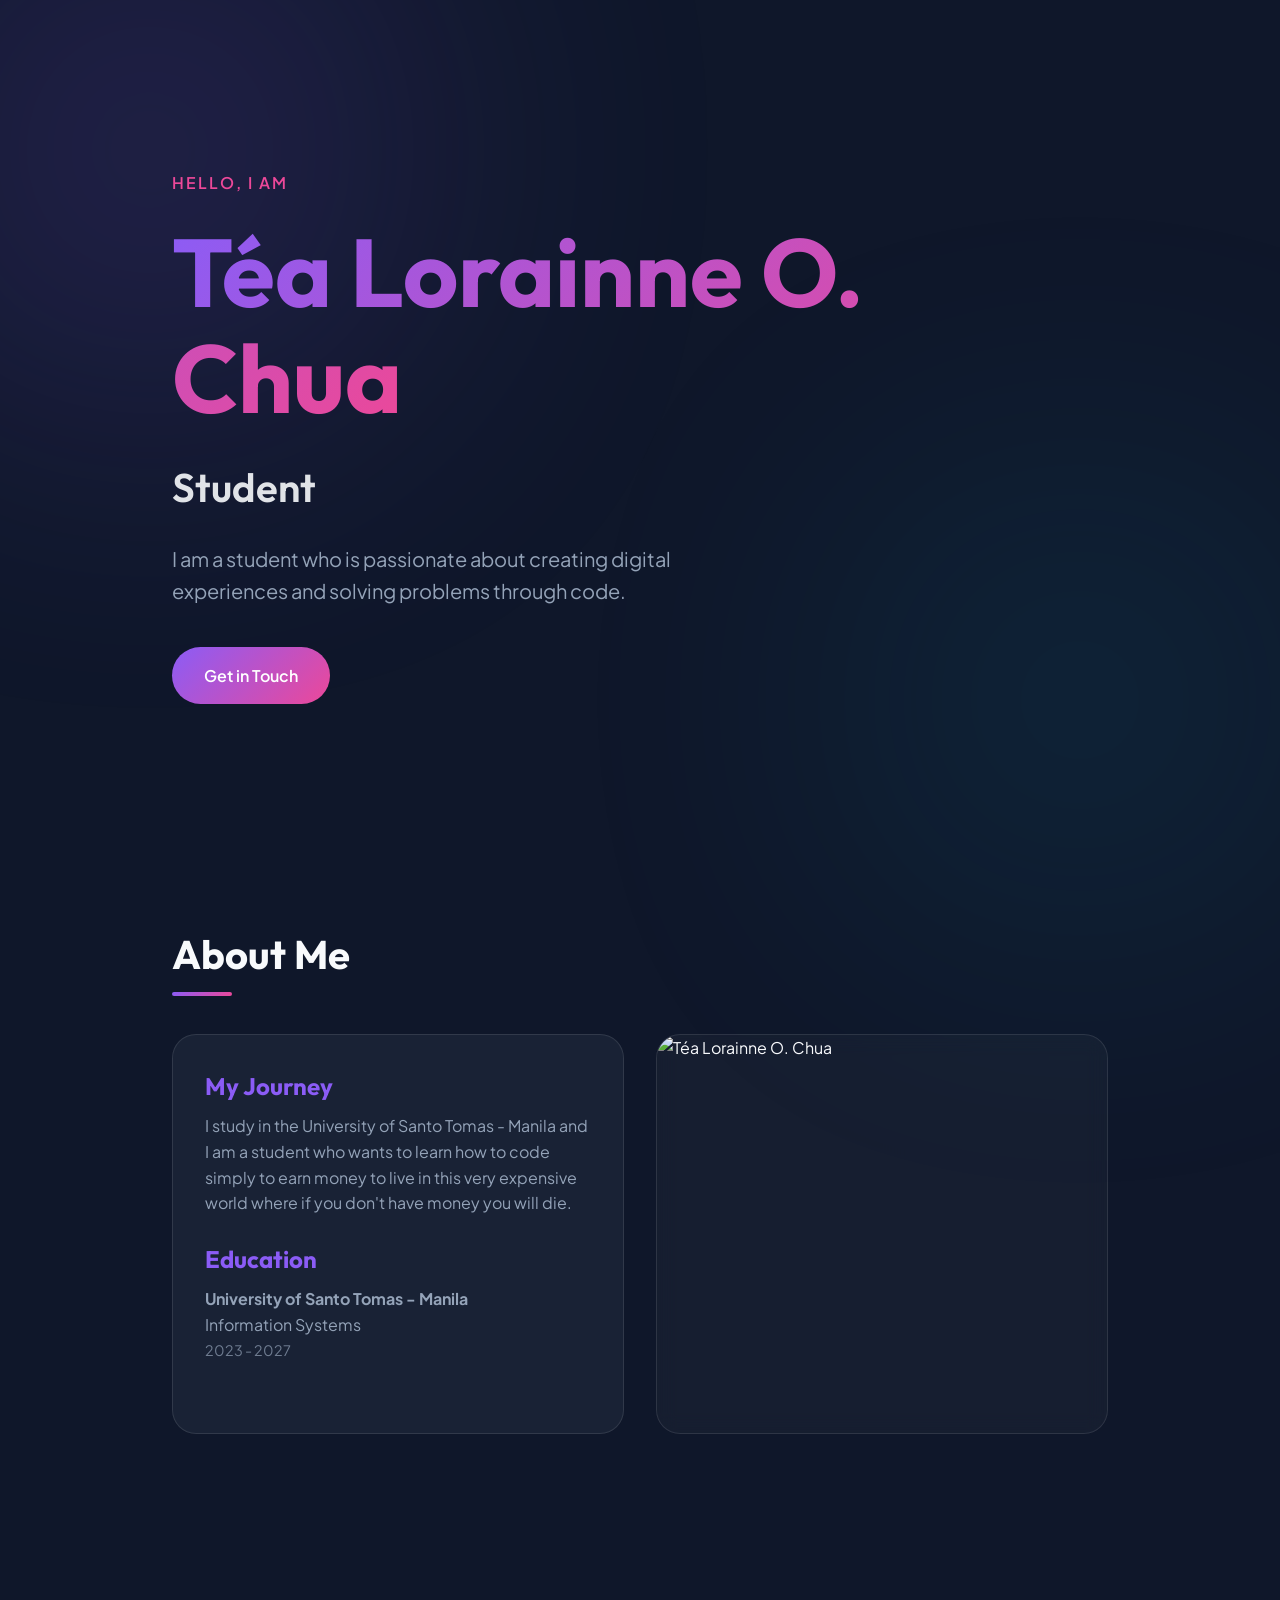
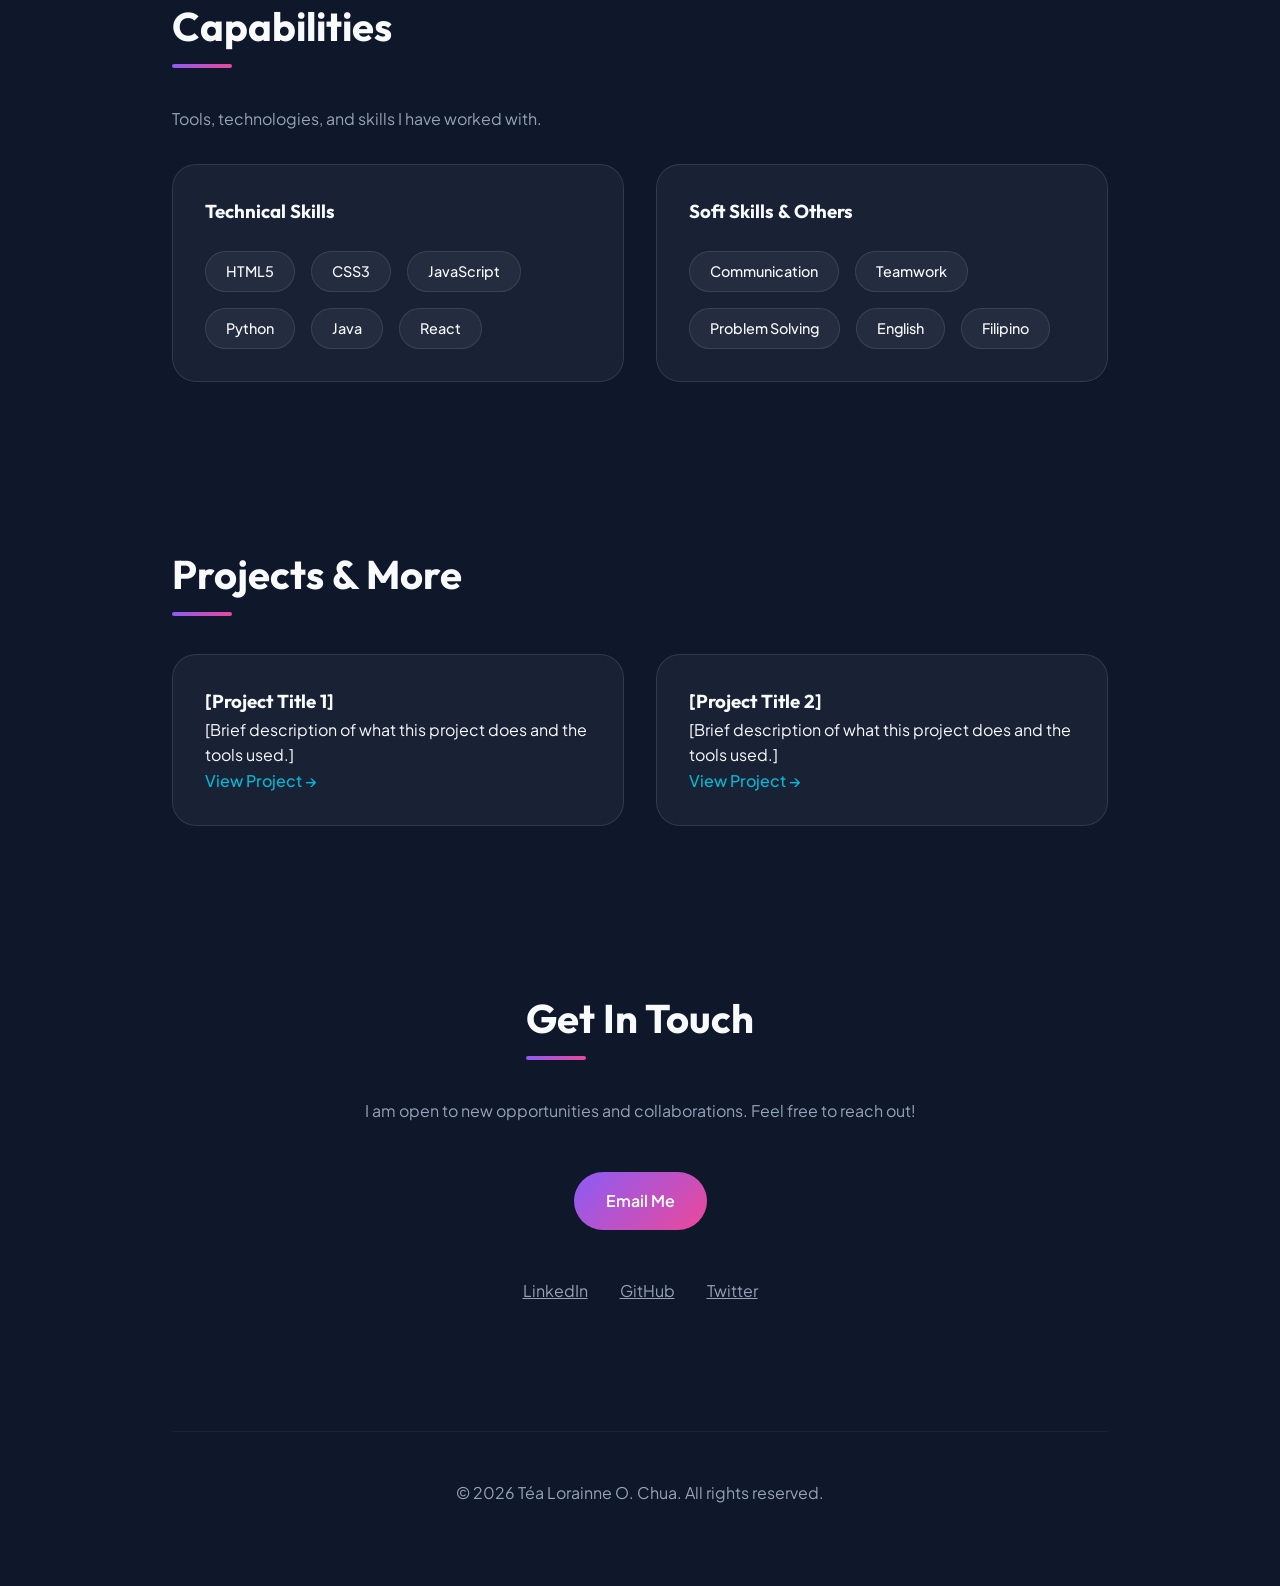
==== index.html @ 501570ed "profile" ====
<!DOCTYPE html>
<html lang="en">

<head>
    <meta charset="UTF-8">
    <meta name="viewport" content="width=device-width, initial-scale=1.0">
    <title>Portfolio - Téa Lorainne O. Chua</title>
    <!-- Using Google Fonts for modern typography -->
    <link rel="preconnect" href="https://fonts.googleapis.com">
    <link rel="preconnect" href="https://fonts.gstatic.com" crossorigin>
    <link
        href="https://fonts.googleapis.com/css2?family=Outfit:wght@300;400;600;700&family=Plus+Jakarta+Sans:wght@400;500;700&display=swap"
        rel="stylesheet">

    <style>
        :root {
            /* Modern Color Palette */
            --bg-dark: #0f172a;
            --bg-card: rgba(30, 41, 59, 0.7);
            --primary: #8b5cf6;
            /* Violet */
            --secondary: #ec4899;
            /* Pink */
            --accent: #06b6d4;
            /* Cyan */
            --text-main: #f8fafc;
            --text-muted: #94a3b8;
            --gradient-main: linear-gradient(135deg, var(--primary), var(--secondary));
        }

        * {
            margin: 0;
            padding: 0;
            box-sizing: border-box;
        }

        body {
            font-family: 'Plus Jakarta Sans', sans-serif;
            background-color: var(--bg-dark);
            color: var(--text-main);
            line-height: 1.6;
            overflow-x: hidden;
        }

        /* Background Effects */
        .bg-glow {
            position: fixed;
            width: 500px;
            height: 500px;
            background: var(--primary);
            filter: blur(150px);
            opacity: 0.2;
            border-radius: 50%;
            z-index: -1;
            top: -100px;
            left: -100px;
            animation: float 10s infinite alternate;
        }

        .bg-glow-2 {
            position: fixed;
            width: 400px;
            height: 400px;
            background: var(--accent);
            filter: blur(150px);
            opacity: 0.15;
            border-radius: 50%;
            z-index: -1;
            bottom: 0;
            right: 0;
            animation: float 12s infinite alternate-reverse;
        }

        @keyframes float {
            0% {
                transform: translate(0, 0);
            }

            100% {
                transform: translate(50px, 50px);
            }
        }

        /* Container */
        .container {
            max-width: 1000px;
            margin: 0 auto;
            padding: 2rem;
        }

        /* Typography */
        h1,
        h2,
        h3 {
            font-family: 'Outfit', sans-serif;
            color: var(--text-main);
        }

        .gradient-text {
            background: var(--gradient-main);
            -webkit-background-clip: text;
            -webkit-text-fill-color: transparent;
            background-clip: text;
        }

        /* Hero Section */
        header {
            min-height: 90vh;
            display: flex;
            flex-direction: column;
            justify-content: center;
            align-items: flex-start;
            gap: 1.5rem;
            animation: fadeIn 1s ease-out;
        }

        header h1 {
            font-size: clamp(3rem, 8vw, 6rem);
            line-height: 1.1;
            font-weight: 700;
        }

        header h2 {
            font-size: clamp(1.5rem, 4vw, 2.5rem);
            font-weight: 600;
            opacity: 0.9;
        }

        header p.tagline {
            font-size: 1.25rem;
            color: var(--text-muted);
            max-width: 600px;
        }

        .cta-button {
            display: inline-block;
            margin-top: 1rem;
            padding: 1rem 2rem;
            background: var(--gradient-main);
            color: white;
            text-decoration: none;
            font-weight: 600;
            border-radius: 50px;
            transition: transform 0.3s ease, box-shadow 0.3s ease;
            border: none;
            cursor: pointer;
        }

        .cta-button:hover {
            transform: translateY(-2px);
            box-shadow: 0 10px 20px rgba(139, 92, 246, 0.3);
        }

        /* Sections General */
        section {
            padding: 5rem 0;
        }

        .section-title {
            font-size: 2.5rem;
            margin-bottom: 3rem;
            position: relative;
            display: inline-block;
        }

        .section-title::after {
            content: '';
            position: absolute;
            left: 0;
            bottom: -10px;
            width: 60px;
            height: 4px;
            background: var(--gradient-main);
            border-radius: 2px;
        }

        /* Grid Layouts */
        .grid-2 {
            display: grid;
            grid-template-columns: repeat(auto-fit, minmax(300px, 1fr));
            gap: 2rem;
        }

        /* Cards */
        .card {
            background: var(--bg-card);
            backdrop-filter: blur(10px);
            border: 1px solid rgba(255, 255, 255, 0.1);
            padding: 2rem;
            border-radius: 1.5rem;
            transition: transform 0.3s ease, border-color 0.3s ease;
        }

        .card:hover {
            transform: translateY(-5px);
            border-color: rgba(139, 92, 246, 0.5);
        }

        /* About & School */
        .info-group h3 {
            font-size: 1.5rem;
            margin-bottom: 0.5rem;
            color: var(--primary);
        }

        .info-group p {
            color: var(--text-muted);
            margin-bottom: 1.5rem;
        }

        /* Capabilities / Skills */
        .skills-container {
            display: flex;
            flex-wrap: wrap;
            gap: 1rem;
        }

        .skill-tag {
            background: rgba(255, 255, 255, 0.05);
            border: 1px solid rgba(255, 255, 255, 0.1);
            padding: 0.5rem 1.25rem;
            border-radius: 50px;
            font-size: 0.9rem;
            font-weight: 500;
            transition: all 0.3s ease;
        }

        .skill-tag:hover {
            background: var(--primary);
            color: white;
            border-color: var(--primary);
        }

        /* Footer */
        footer {
            padding: 3rem 0;
            text-align: center;
            border-top: 1px solid rgba(255, 255, 255, 0.05);
            margin-top: 3rem;
            color: var(--text-muted);
        }

        /* Animations */
        @keyframes fadeIn {
            from {
                opacity: 0;
                transform: translateY(20px);
            }

            to {
                opacity: 1;
                transform: translateY(0);
            }
        }

        /* Responsive Adjustments */
        @media (max-width: 768px) {
            header h1 {
                font-size: 3.5rem;
            }

            .section-title {
                font-size: 2rem;
            }
        }
    </style>
</head>

<body>

    <!-- Ambient Background Effects -->
    <div class="bg-glow"></div>
    <div class="bg-glow-2"></div>

    <div class="container">

        <!-- Hero Section -->
        <header>
            <p style="color: var(--secondary); font-weight: 600; letter-spacing: 2px; text-transform: uppercase;">Hello,
                I am</p>
            <h1><span class="gradient-text">Téa Lorainne O. Chua</span></h1>
            <h2>Student</h2>
            <p class="tagline">
                I am a student who is passionate about creating digital experiences and solving problems through code.
            </p>
            <a href="#contact" class="cta-button">Get in Touch</a>
        </header>

        <!-- About & Education Section -->
        <section id="about">
            <h2 class="section-title">About Me</h2>
            <div class="grid-2">
                <div class="card">
                    <div class="info-group">
                        <h3>My Journey</h3>
                        <p>
                            I study in the University of Santo Tomas - Manila and I am a student who wants to learn how
                            to code simply to earn money to live in this very expensive world where if you don't have
                            money you will die.
                        </p>
                    </div>
                    <div class="info-group">
                        <h3>Education</h3>
                        <p><strong>University of Santo Tomas - Manila</strong><br>
                            Information Systems<br>
                            <span style="font-size: 0.9em; opacity: 0.7;">2023 - 2027</span>
                        </p>
                    </div>
                </div>

                <div class="card"
                    style="display: flex; align-items: center; justify-content: center; min-height: 400px; background: rgba(255,255,255,0.03); overflow: hidden; padding: 0;">
                    <img src="./assets/profile.jpg" alt="Téa Lorainne O. Chua"
                        style="width: 100%; height: 100%; object-fit: cover;">
                </div>
            </div>
        </section>

        <!-- Capabilities / Skills Section -->
        <section id="capabilities">
            <h2 class="section-title">Capabilities</h2>
            <p style="margin-bottom: 2rem; color: var(--text-muted); max-width: 600px;">
                Tools, technologies, and skills I have worked with.
            </p>

            <div class="grid-2">
                <div class="card">
                    <h3>Technical Skills</h3>
                    <div class="skills-container" style="margin-top: 1.5rem;">
                        <span class="skill-tag">HTML5</span>
                        <span class="skill-tag">CSS3</span>
                        <span class="skill-tag">JavaScript</span>
                        <span class="skill-tag">Python</span>
                        <span class="skill-tag">Java</span>
                        <span class="skill-tag">React</span>
                    </div>
                </div>

                <div class="card">
                    <h3>Soft Skills & Others</h3>
                    <div class="skills-container" style="margin-top: 1.5rem;">
                        <span class="skill-tag">Communication</span>
                        <span class="skill-tag">Teamwork</span>
                        <span class="skill-tag">Problem Solving</span>
                        <span class="skill-tag">English</span>
                        <span class="skill-tag">Filipino</span>
                    </div>
                </div>
            </div>
        </section>

        <!-- More / Portfolio Section -->
        <section id="projects">
            <h2 class="section-title">Projects & More</h2>
            <div class="grid-2">
                <!-- Project Card 1 -->
                <div class="card">
                    <h3>[Project Title 1]</h3>
                    <p>[Brief description of what this project does and the tools used.]</p>
                    <a href="#" style="color: var(--accent); text-decoration: none; font-weight: 500;">View Project
                        &rarr;</a>
                </div>

                <!-- Project Card 2 -->
                <div class="card">
                    <h3>[Project Title 2]</h3>
                    <p>[Brief description of what this project does and the tools used.]</p>
                    <a href="#" style="color: var(--accent); text-decoration: none; font-weight: 500;">View Project
                        &rarr;</a>
                </div>
            </div>
        </section>

        <!-- Contact Section -->
        <section id="contact" style="text-align: center; max-width: 600px; margin: 0 auto;">
            <h2 class="section-title">Get In Touch</h2>
            <p style="color: var(--text-muted); margin-bottom: 2rem;">
                I am open to new opportunities and collaborations. Feel free to reach out!
            </p>
            <a href="mailto:tealorainne.chua.cics@ust.edu.ph" class="cta-button">Email Me</a>

            <div style="margin-top: 3rem; display: flex; justify-content: center; gap: 2rem;">
                <!-- Social Links Placeholders -->
                <a href="#" style="color: var(--text-muted); transition: color 0.3s;"
                    onmouseover="this.style.color='var(--text-main)'"
                    onmouseout="this.style.color='var(--text-muted)'">LinkedIn</a>
                <a href="#" style="color: var(--text-muted); transition: color 0.3s;"
                    onmouseover="this.style.color='var(--text-main)'"
                    onmouseout="this.style.color='var(--text-muted)'">GitHub</a>
                <a href="#" style="color: var(--text-muted); transition: color 0.3s;"
                    onmouseover="this.style.color='var(--text-main)'"
                    onmouseout="this.style.color='var(--text-muted)'">Twitter</a>
            </div>
        </section>

        <footer>
            <p>&copy; 2026 Téa Lorainne O. Chua. All rights reserved.</p>
        </footer>

    </div>

</body>

</html>
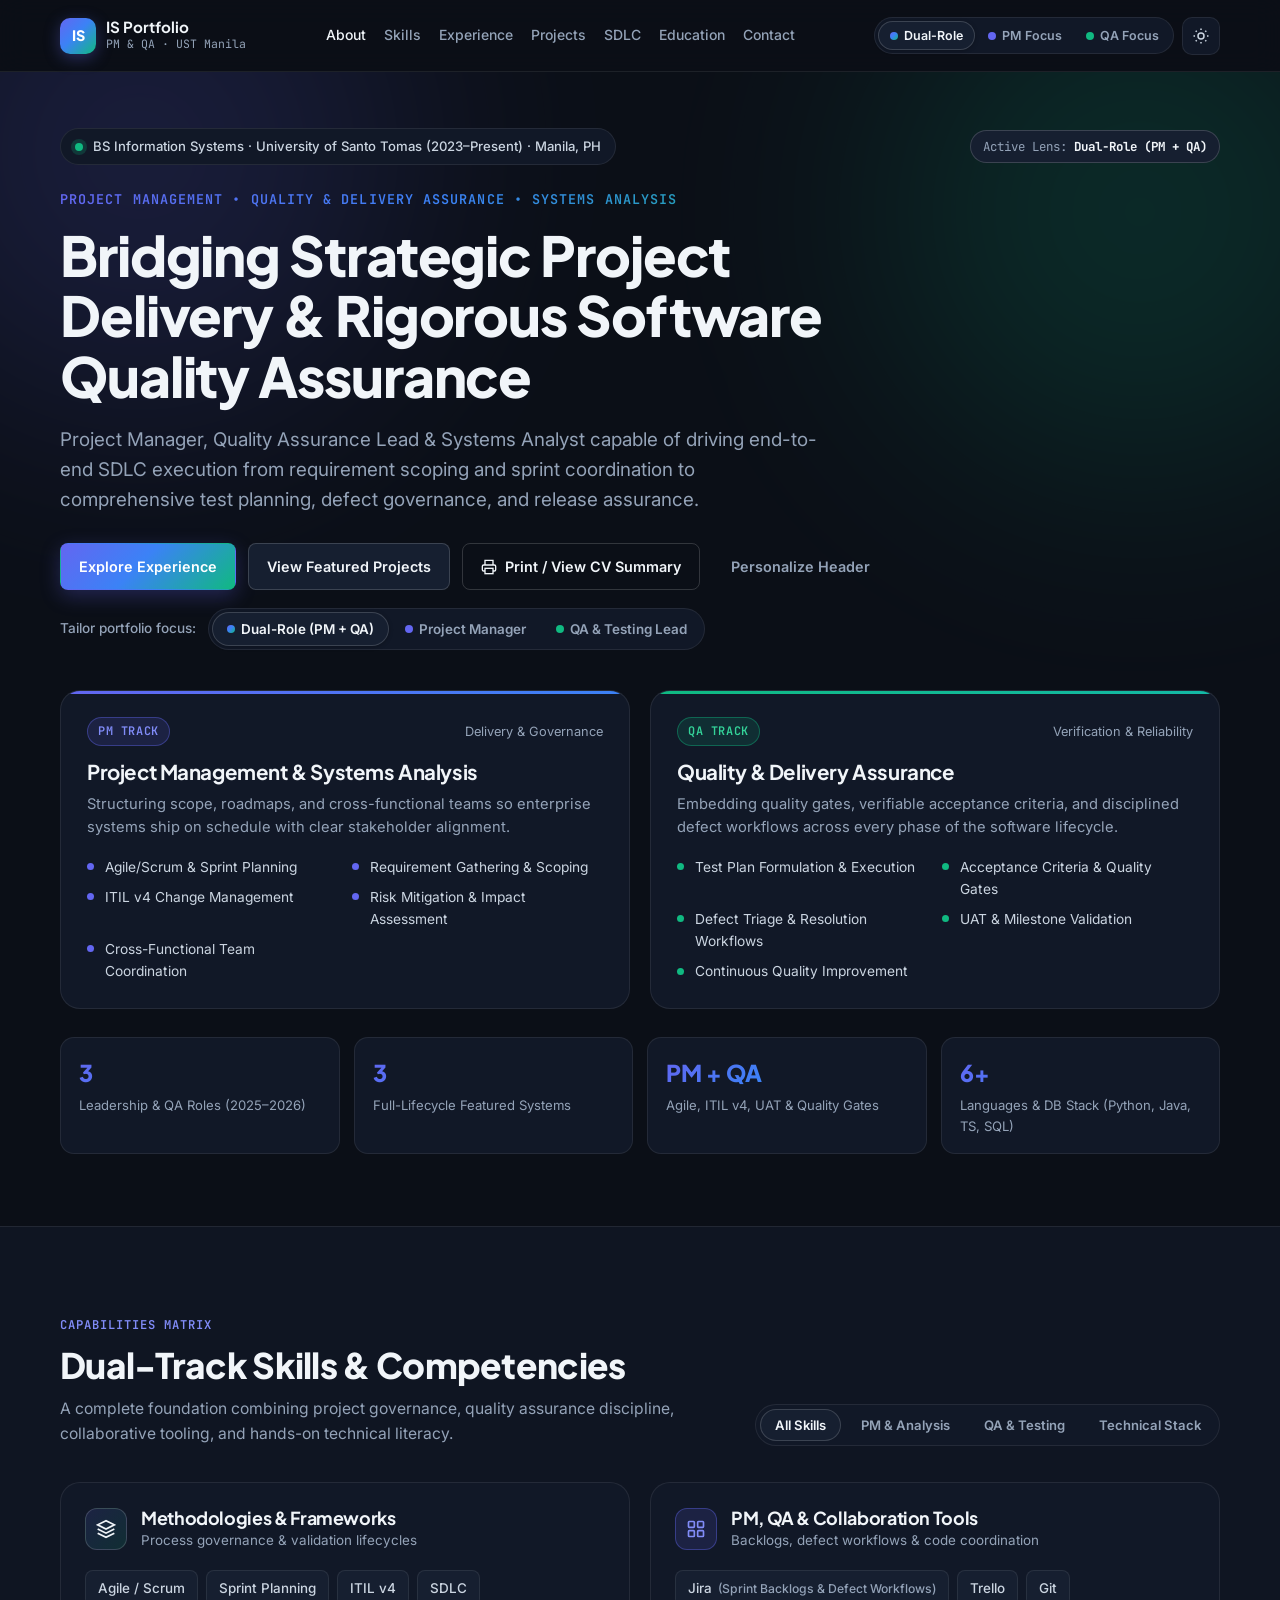
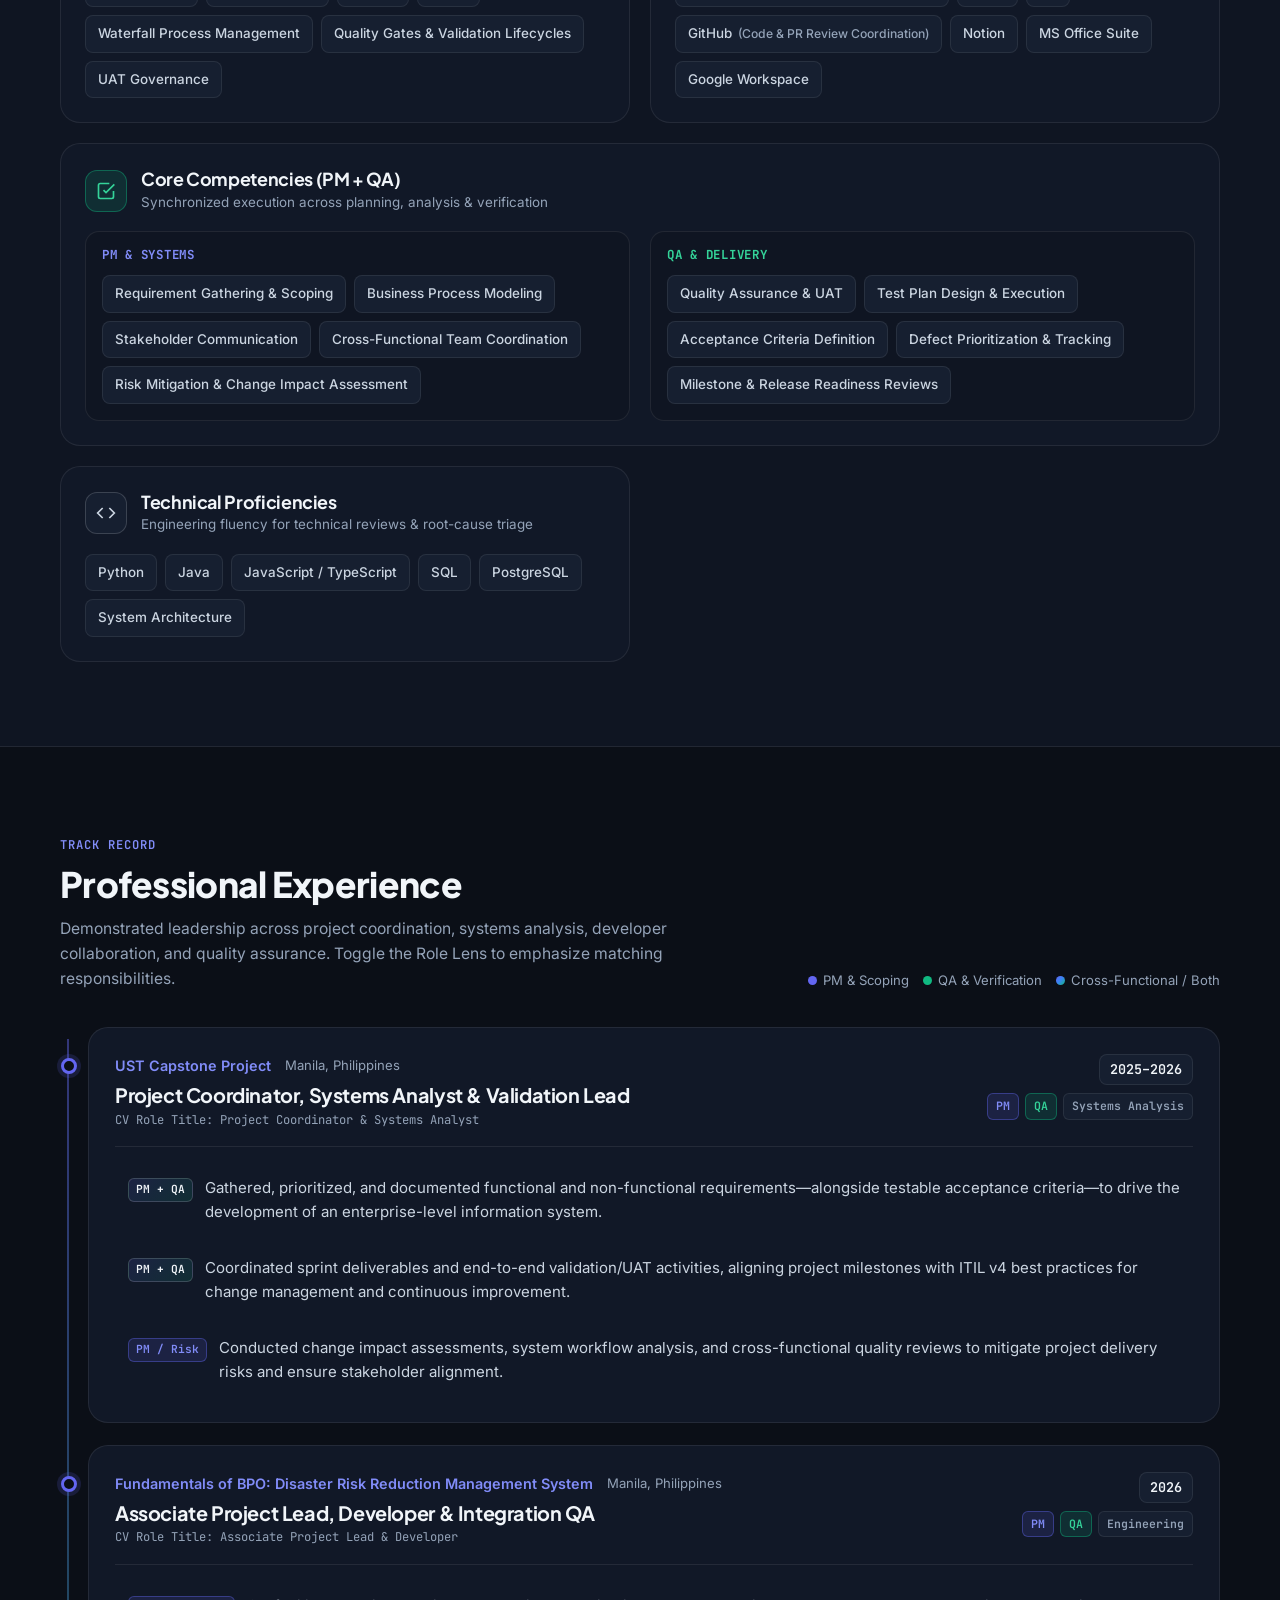
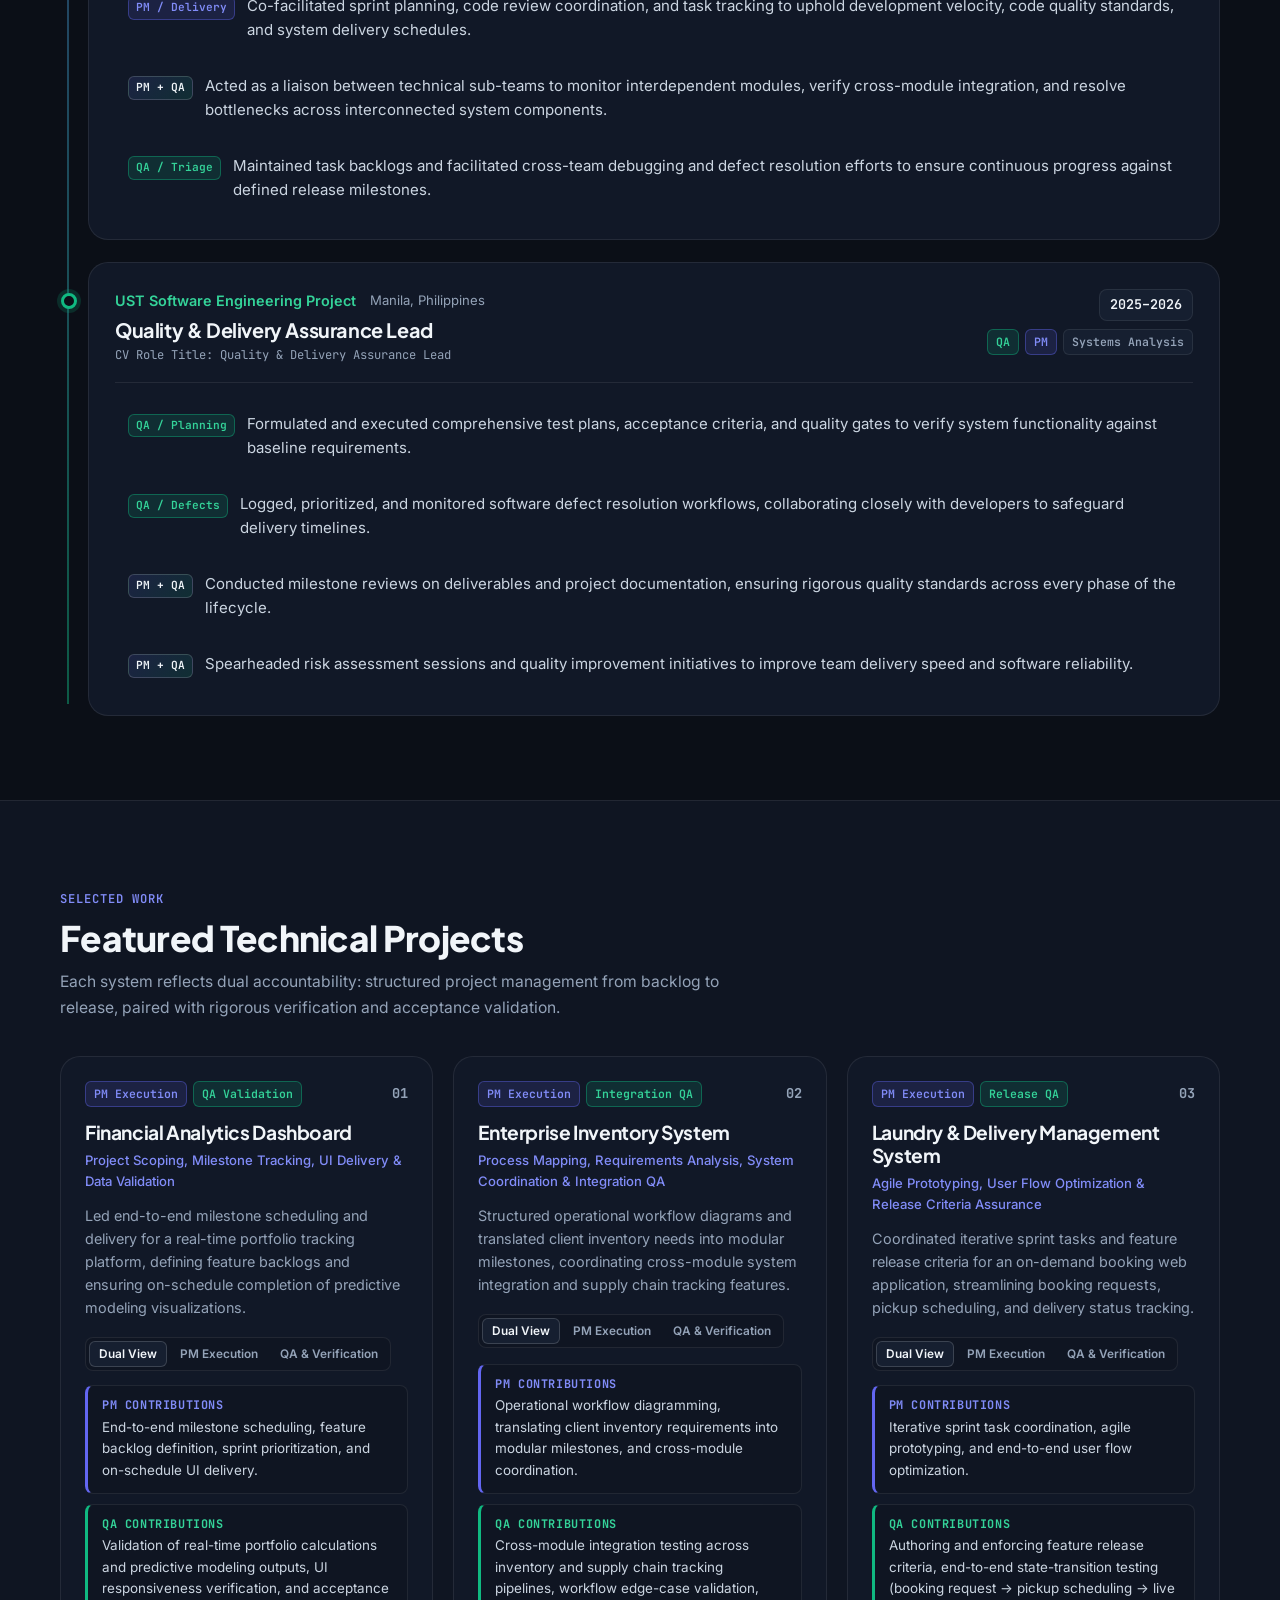
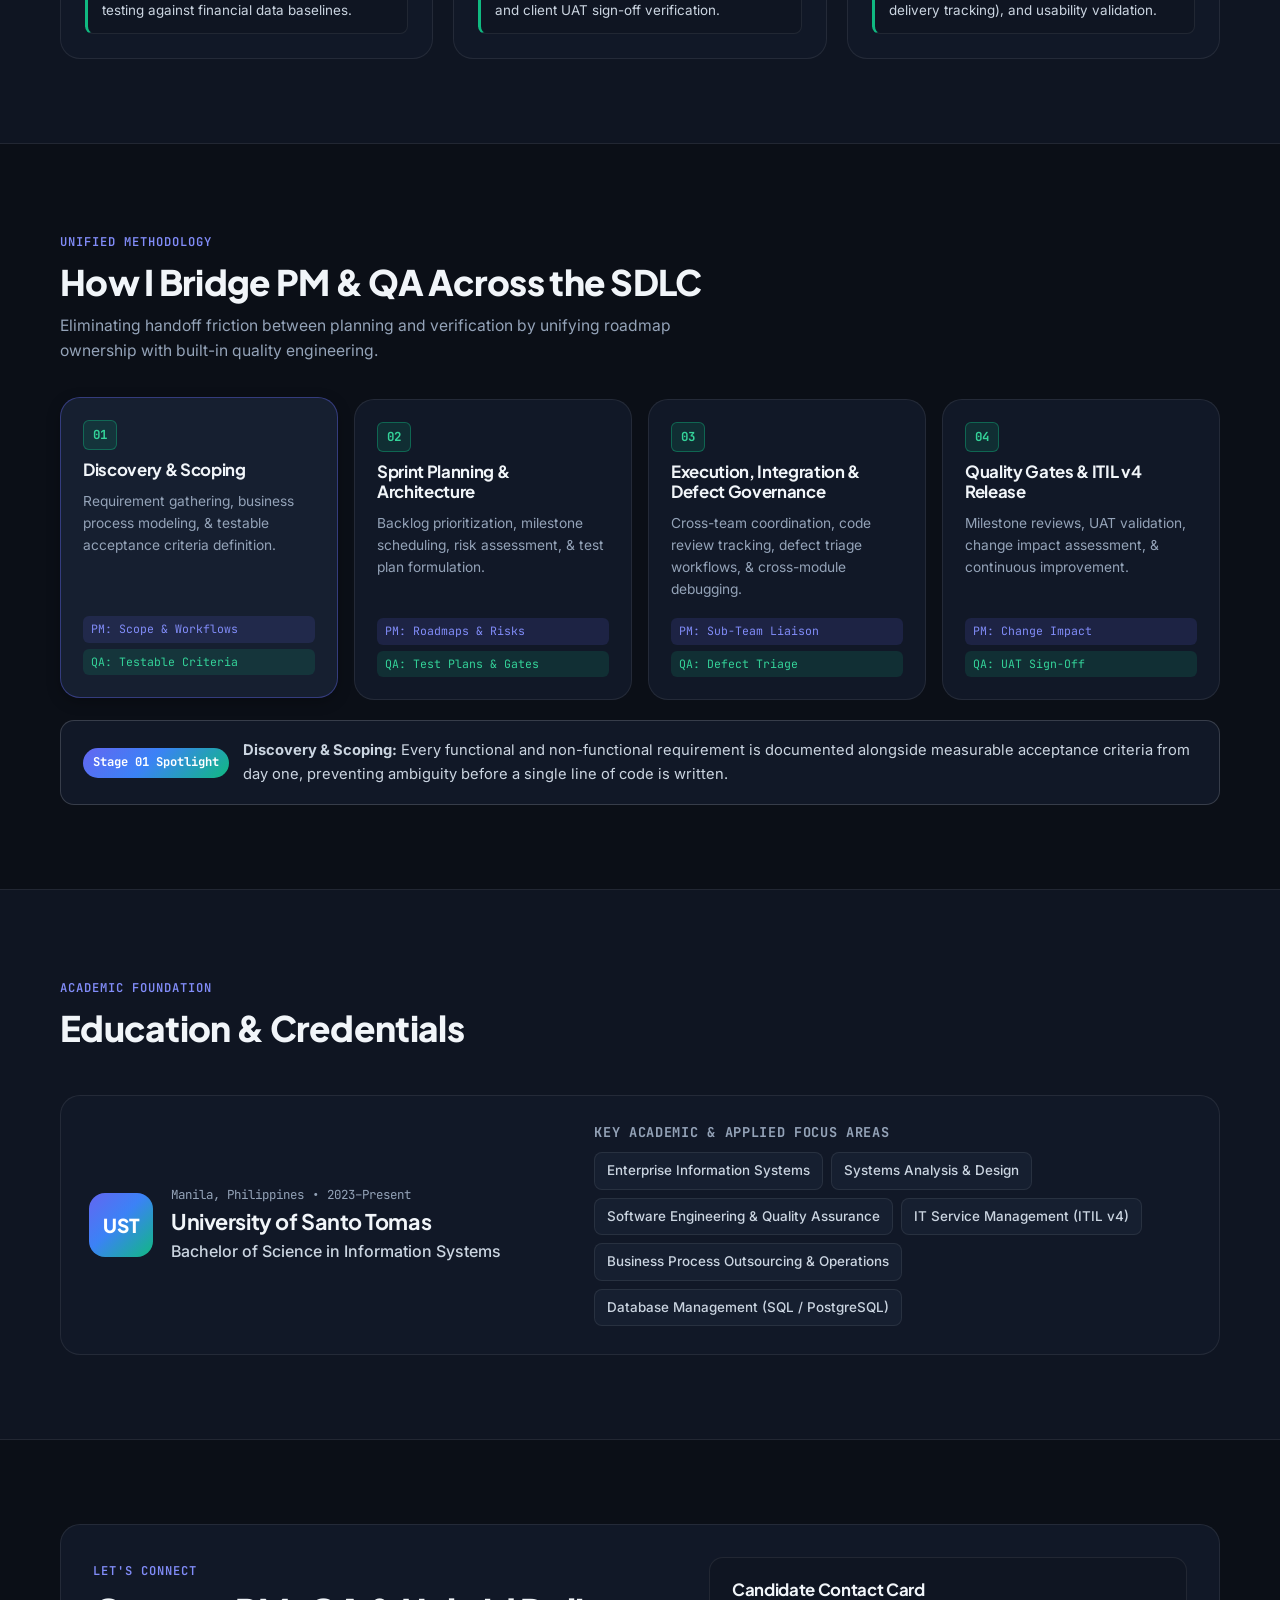
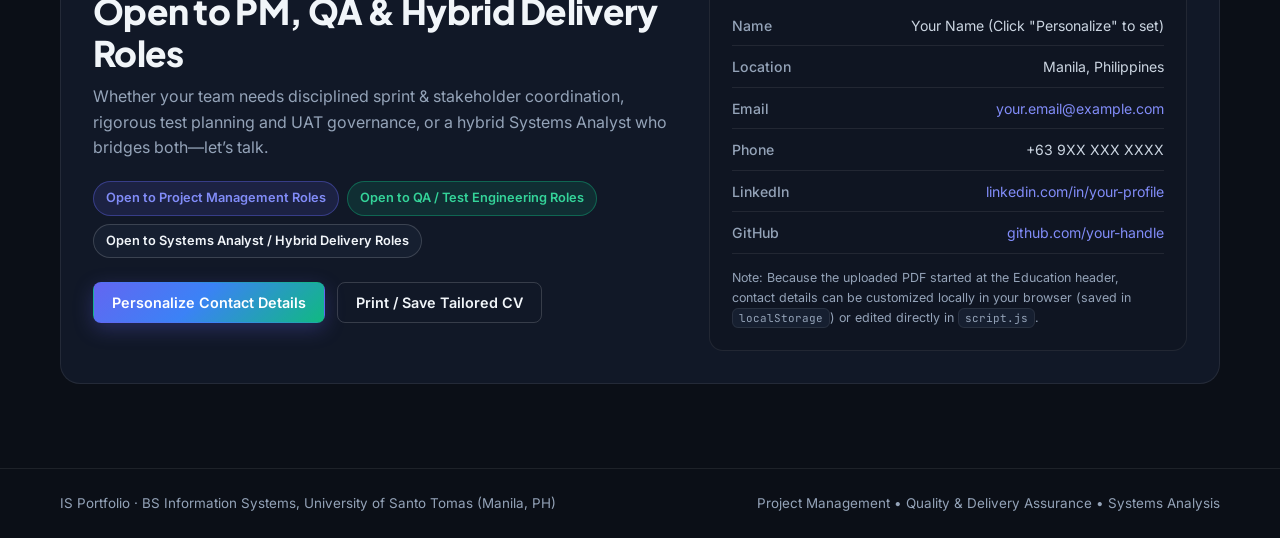
==== commit 7e99f8bc: "portfolio" ====
--- a/index.html
+++ b/index.html
@@ -1,404 +1,882 @@
 <!DOCTYPE html>
-<html lang="en">
-
+<html lang="en" data-theme="dark" data-lens="both">
 <head>
-    <meta charset="UTF-8">
-    <meta name="viewport" content="width=device-width, initial-scale=1.0">
-    <title>Portfolio - Téa Lorainne O. Chua</title>
-    <!-- Using Google Fonts for modern typography -->
-    <link rel="preconnect" href="https://fonts.googleapis.com">
-    <link rel="preconnect" href="https://fonts.gstatic.com" crossorigin>
-    <link
-        href="https://fonts.googleapis.com/css2?family=Outfit:wght@300;400;600;700&family=Plus+Jakarta+Sans:wght@400;500;700&display=swap"
-        rel="stylesheet">
-
-    <style>
-        :root {
-            /* Modern Color Palette */
-            --bg-dark: #0f172a;
-            --bg-card: rgba(30, 41, 59, 0.7);
-            --primary: #8b5cf6;
-            /* Violet */
-            --secondary: #ec4899;
-            /* Pink */
-            --accent: #06b6d4;
-            /* Cyan */
-            --text-main: #f8fafc;
-            --text-muted: #94a3b8;
-            --gradient-main: linear-gradient(135deg, var(--primary), var(--secondary));
-        }
-
-        * {
-            margin: 0;
-            padding: 0;
-            box-sizing: border-box;
-        }
-
-        body {
-            font-family: 'Plus Jakarta Sans', sans-serif;
-            background-color: var(--bg-dark);
-            color: var(--text-main);
-            line-height: 1.6;
-            overflow-x: hidden;
-        }
-
-        /* Background Effects */
-        .bg-glow {
-            position: fixed;
-            width: 500px;
-            height: 500px;
-            background: var(--primary);
-            filter: blur(150px);
-            opacity: 0.2;
-            border-radius: 50%;
-            z-index: -1;
-            top: -100px;
-            left: -100px;
-            animation: float 10s infinite alternate;
-        }
-
-        .bg-glow-2 {
-            position: fixed;
-            width: 400px;
-            height: 400px;
-            background: var(--accent);
-            filter: blur(150px);
-            opacity: 0.15;
-            border-radius: 50%;
-            z-index: -1;
-            bottom: 0;
-            right: 0;
-            animation: float 12s infinite alternate-reverse;
-        }
-
-        @keyframes float {
-            0% {
-                transform: translate(0, 0);
-            }
-
-            100% {
-                transform: translate(50px, 50px);
-            }
-        }
-
-        /* Container */
-        .container {
-            max-width: 1000px;
-            margin: 0 auto;
-            padding: 2rem;
-        }
-
-        /* Typography */
-        h1,
-        h2,
-        h3 {
-            font-family: 'Outfit', sans-serif;
-            color: var(--text-main);
-        }
-
-        .gradient-text {
-            background: var(--gradient-main);
-            -webkit-background-clip: text;
-            -webkit-text-fill-color: transparent;
-            background-clip: text;
-        }
-
-        /* Hero Section */
-        header {
-            min-height: 90vh;
-            display: flex;
-            flex-direction: column;
-            justify-content: center;
-            align-items: flex-start;
-            gap: 1.5rem;
-            animation: fadeIn 1s ease-out;
-        }
-
-        header h1 {
-            font-size: clamp(3rem, 8vw, 6rem);
-            line-height: 1.1;
-            font-weight: 700;
-        }
-
-        header h2 {
-            font-size: clamp(1.5rem, 4vw, 2.5rem);
-            font-weight: 600;
-            opacity: 0.9;
-        }
-
-        header p.tagline {
-            font-size: 1.25rem;
-            color: var(--text-muted);
-            max-width: 600px;
-        }
-
-        .cta-button {
-            display: inline-block;
-            margin-top: 1rem;
-            padding: 1rem 2rem;
-            background: var(--gradient-main);
-            color: white;
-            text-decoration: none;
-            font-weight: 600;
-            border-radius: 50px;
-            transition: transform 0.3s ease, box-shadow 0.3s ease;
-            border: none;
-            cursor: pointer;
-        }
-
-        .cta-button:hover {
-            transform: translateY(-2px);
-            box-shadow: 0 10px 20px rgba(139, 92, 246, 0.3);
-        }
-
-        /* Sections General */
-        section {
-            padding: 5rem 0;
-        }
-
-        .section-title {
-            font-size: 2.5rem;
-            margin-bottom: 3rem;
-            position: relative;
-            display: inline-block;
-        }
-
-        .section-title::after {
-            content: '';
-            position: absolute;
-            left: 0;
-            bottom: -10px;
-            width: 60px;
-            height: 4px;
-            background: var(--gradient-main);
-            border-radius: 2px;
-        }
-
-        /* Grid Layouts */
-        .grid-2 {
-            display: grid;
-            grid-template-columns: repeat(auto-fit, minmax(300px, 1fr));
-            gap: 2rem;
-        }
-
-        /* Cards */
-        .card {
-            background: var(--bg-card);
-            backdrop-filter: blur(10px);
-            border: 1px solid rgba(255, 255, 255, 0.1);
-            padding: 2rem;
-            border-radius: 1.5rem;
-            transition: transform 0.3s ease, border-color 0.3s ease;
-        }
-
-        .card:hover {
-            transform: translateY(-5px);
-            border-color: rgba(139, 92, 246, 0.5);
-        }
-
-        /* About & School */
-        .info-group h3 {
-            font-size: 1.5rem;
-            margin-bottom: 0.5rem;
-            color: var(--primary);
-        }
-
-        .info-group p {
-            color: var(--text-muted);
-            margin-bottom: 1.5rem;
-        }
-
-        /* Capabilities / Skills */
-        .skills-container {
-            display: flex;
-            flex-wrap: wrap;
-            gap: 1rem;
-        }
-
-        .skill-tag {
-            background: rgba(255, 255, 255, 0.05);
-            border: 1px solid rgba(255, 255, 255, 0.1);
-            padding: 0.5rem 1.25rem;
-            border-radius: 50px;
-            font-size: 0.9rem;
-            font-weight: 500;
-            transition: all 0.3s ease;
-        }
-
-        .skill-tag:hover {
-            background: var(--primary);
-            color: white;
-            border-color: var(--primary);
-        }
-
-        /* Footer */
-        footer {
-            padding: 3rem 0;
-            text-align: center;
-            border-top: 1px solid rgba(255, 255, 255, 0.05);
-            margin-top: 3rem;
-            color: var(--text-muted);
-        }
-
-        /* Animations */
-        @keyframes fadeIn {
-            from {
-                opacity: 0;
-                transform: translateY(20px);
-            }
-
-            to {
-                opacity: 1;
-                transform: translateY(0);
-            }
-        }
-
-        /* Responsive Adjustments */
-        @media (max-width: 768px) {
-            header h1 {
-                font-size: 3.5rem;
-            }
-
-            .section-title {
-                font-size: 2rem;
-            }
-        }
-    </style>
+  <meta charset="UTF-8" />
+  <meta name="viewport" content="width=device-width, initial-scale=1.0" />
+  <title>Portfolio · Project Management &amp; Quality Assurance</title>
+  <meta
+    name="description"
+    content="Dual-role portfolio showcasing expertise in Project Management, Systems Analysis, and Quality &amp; Delivery Assurance. BS Information Systems at University of Santo Tomas, Manila."
+  />
+  <link rel="preconnect" href="https://fonts.googleapis.com" />
+  <link rel="preconnect" href="https://fonts.gstatic.com" crossorigin />
+  <link
+    href="https://fonts.googleapis.com/css2?family=Inter:wght@400;500;600;700&family=Plus+Jakarta+Sans:wght@600;700;800&family=JetBrains+Mono:wght@400;500;600&display=swap"
+    rel="stylesheet"
+  />
+  <link rel="stylesheet" href="styles.css" />
 </head>
-
 <body>
-
-    <!-- Ambient Background Effects -->
-    <div class="bg-glow"></div>
-    <div class="bg-glow-2"></div>
-
-    <div class="container">
-
-        <!-- Hero Section -->
-        <header>
-            <p style="color: var(--secondary); font-weight: 600; letter-spacing: 2px; text-transform: uppercase;">Hello,
-                I am</p>
-            <h1><span class="gradient-text">Téa Lorainne O. Chua</span></h1>
-            <h2>Student</h2>
-            <p class="tagline">
-                I am a student who is passionate about creating digital experiences and solving problems through code.
-            </p>
-            <a href="#contact" class="cta-button">Get in Touch</a>
-        </header>
-
-        <!-- About & Education Section -->
-        <section id="about">
-            <h2 class="section-title">About Me</h2>
-            <div class="grid-2">
-                <div class="card">
-                    <div class="info-group">
-                        <h3>My Journey</h3>
-                        <p>
-                            I study in the University of Santo Tomas - Manila and I am a student who wants to learn how
-                            to code simply to earn money to live in this very expensive world where if you don't have
-                            money you will die.
-                        </p>
-                    </div>
-                    <div class="info-group">
-                        <h3>Education</h3>
-                        <p><strong>University of Santo Tomas - Manila</strong><br>
-                            Information Systems<br>
-                            <span style="font-size: 0.9em; opacity: 0.7;">2023 - 2027</span>
-                        </p>
-                    </div>
+  <a class="skip-link" href="#main-content">Skip to content</a>
+
+  <!-- Sticky Top Navigation Bar -->
+  <header class="site-header" id="site-header">
+    <div class="container header-inner">
+      <a href="#about" class="brand" aria-label="Portfolio Home">
+        <span class="brand-mark" aria-hidden="true">IS</span>
+        <span class="brand-text">
+          <span class="brand-name" data-profile="displayName">IS Portfolio</span>
+          <span class="brand-sub">PM &amp; QA · UST Manila</span>
+        </span>
+      </a>
+
+      <nav class="main-nav" aria-label="Primary Navigation">
+        <a href="#about">About</a>
+        <a href="#competencies">Skills</a>
+        <a href="#experience">Experience</a>
+        <a href="#projects">Projects</a>
+        <a href="#lifecycle">SDLC</a>
+        <a href="#education">Education</a>
+        <a href="#contact">Contact</a>
+      </nav>
+
+      <div class="header-controls">
+        <!-- Global Role Lens Switcher -->
+        <div class="lens-switcher" role="group" aria-label="Role Perspective Switcher">
+          <button type="button" class="lens-btn is-active" data-lens-target="both" aria-pressed="true">
+            <span class="lens-dot lens-dot-both" aria-hidden="true"></span>
+            <span>Dual-Role</span>
+          </button>
+          <button type="button" class="lens-btn" data-lens-target="pm" aria-pressed="false">
+            <span class="lens-dot lens-dot-pm" aria-hidden="true"></span>
+            <span>PM Focus</span>
+          </button>
+          <button type="button" class="lens-btn" data-lens-target="qa" aria-pressed="false">
+            <span class="lens-dot lens-dot-qa" aria-hidden="true"></span>
+            <span>QA Focus</span>
+          </button>
+        </div>
+
+        <button
+          type="button"
+          class="icon-btn"
+          id="theme-toggle"
+          aria-label="Toggle dark or light theme"
+          title="Toggle theme"
+        >
+          <svg class="icon-sun" viewBox="0 0 24 24" fill="none" stroke="currentColor" stroke-width="2" aria-hidden="true">
+            <circle cx="12" cy="12" r="4"></circle>
+            <path d="M12 2v2M12 20v2M4.93 4.93l1.41 1.41M17.66 17.66l1.41 1.41M2 12h2M20 12h2M6.34 17.66l-1.41 1.41M19.07 4.93l-1.41 1.41"></path>
+          </svg>
+          <svg class="icon-moon" viewBox="0 0 24 24" fill="none" stroke="currentColor" stroke-width="2" aria-hidden="true">
+            <path d="M21 12.79A9 9 0 1 1 11.21 3 7 7 0 0 0 21 12.79z"></path>
+          </svg>
+        </button>
+
+        <button
+          type="button"
+          class="icon-btn mobile-menu-btn"
+          id="mobile-menu-toggle"
+          aria-label="Open navigation menu"
+          aria-expanded="false"
+          aria-controls="mobile-drawer"
+        >
+          <svg viewBox="0 0 24 24" fill="none" stroke="currentColor" stroke-width="2" aria-hidden="true">
+            <path d="M4 6h16M4 12h16M4 18h16"></path>
+          </svg>
+        </button>
+      </div>
+    </div>
+
+    <!-- Mobile Navigation Drawer -->
+    <div class="mobile-drawer" id="mobile-drawer" hidden>
+      <div class="container mobile-drawer-inner">
+        <nav class="mobile-nav" aria-label="Mobile Navigation">
+          <a href="#about">About</a>
+          <a href="#competencies">Skills &amp; Competencies</a>
+          <a href="#experience">Professional Experience</a>
+          <a href="#projects">Featured Projects</a>
+          <a href="#lifecycle">PM &times; QA Workflow</a>
+          <a href="#education">Education</a>
+          <a href="#contact">Contact &amp; Customize</a>
+        </nav>
+      </div>
+    </div>
+  </header>
+
+  <main id="main-content">
+    <!-- Hero Section -->
+    <section class="hero section" id="about">
+      <div class="hero-glow hero-glow-pm" aria-hidden="true"></div>
+      <div class="hero-glow hero-glow-qa" aria-hidden="true"></div>
+
+      <div class="container">
+        <div class="hero-top">
+          <div class="status-pill">
+            <span class="pulse-dot" aria-hidden="true"></span>
+            <span>BS Information Systems &middot; University of Santo Tomas (2023&ndash;Present) &middot; Manila, PH</span>
+          </div>
+
+          <div class="hero-lens-pill" id="hero-lens-badge">
+            Active Lens: <strong id="active-lens-label">Dual-Role (PM + QA)</strong>
+          </div>
+        </div>
+
+        <div class="hero-content">
+          <p class="hero-eyebrow" id="hero-eyebrow">
+            Project Management &bull; Quality &amp; Delivery Assurance &bull; Systems Analysis
+          </p>
+          <h1 class="hero-title" id="hero-title">
+            Bridging Strategic Project Delivery &amp; Rigorous Software Quality Assurance
+          </h1>
+          <p class="hero-subtitle" id="hero-subtitle">
+            Project Manager, Quality Assurance Lead &amp; Systems Analyst capable of driving end-to-end SDLC execution from requirement scoping and sprint coordination to comprehensive test planning, defect governance, and release assurance.
+          </p>
+
+          <!-- Hero Role Lens Switcher (accessible inline mirror) -->
+          <div class="hero-controls">
+            <div class="cta-group">
+              <a href="#experience" class="btn btn-primary">Explore Experience</a>
+              <a href="#projects" class="btn btn-secondary">View Featured Projects</a>
+              <button type="button" class="btn btn-outline" id="hero-print-btn">
+                <svg viewBox="0 0 24 24" fill="none" stroke="currentColor" stroke-width="2" aria-hidden="true">
+                  <path d="M6 9V2h12v7"></path>
+                  <path d="M6 18H4a2 2 0 0 1-2-2v-5a2 2 0 0 1 2-2h16a2 2 0 0 1 2 2v5a2 2 0 0 1-2 2h-2"></path>
+                  <rect x="6" y="14" width="12" height="8"></rect>
+                </svg>
+                <span>Print / View CV Summary</span>
+              </button>
+              <button type="button" class="btn btn-ghost" id="open-customizer-hero">
+                Personalize Header
+              </button>
+            </div>
+
+            <div class="inline-lens-bar" aria-label="Switch Role Focus">
+              <span class="inline-lens-label">Tailor portfolio focus:</span>
+              <div class="lens-switcher lens-switcher-lg" role="group" aria-label="Hero Role Perspective Switcher">
+                <button type="button" class="lens-btn is-active" data-lens-target="both" aria-pressed="true">
+                  <span class="lens-dot lens-dot-both" aria-hidden="true"></span>
+                  <span>Dual-Role (PM + QA)</span>
+                </button>
+                <button type="button" class="lens-btn" data-lens-target="pm" aria-pressed="false">
+                  <span class="lens-dot lens-dot-pm" aria-hidden="true"></span>
+                  <span>Project Manager</span>
+                </button>
+                <button type="button" class="lens-btn" data-lens-target="qa" aria-pressed="false">
+                  <span class="lens-dot lens-dot-qa" aria-hidden="true"></span>
+                  <span>QA &amp; Testing Lead</span>
+                </button>
+              </div>
+            </div>
+          </div>
+        </div>
+
+        <!-- Dual-Value Proposition Cards -->
+        <div class="value-prop-grid">
+          <article class="prop-card prop-card-pm" data-prop-role="pm">
+            <div class="prop-header">
+              <span class="role-badge role-badge-pm">PM Track</span>
+              <span class="prop-meta">Delivery &amp; Governance</span>
+            </div>
+            <h2>Project Management &amp; Systems Analysis</h2>
+            <p class="prop-desc">
+              Structuring scope, roadmaps, and cross-functional teams so enterprise systems ship on schedule with clear stakeholder alignment.
+            </p>
+            <ul class="prop-list">
+              <li>Agile/Scrum &amp; Sprint Planning</li>
+              <li>Requirement Gathering &amp; Scoping</li>
+              <li>ITIL v4 Change Management</li>
+              <li>Risk Mitigation &amp; Impact Assessment</li>
+              <li>Cross-Functional Team Coordination</li>
+            </ul>
+          </article>
+
+          <article class="prop-card prop-card-qa" data-prop-role="qa">
+            <div class="prop-header">
+              <span class="role-badge role-badge-qa">QA Track</span>
+              <span class="prop-meta">Verification &amp; Reliability</span>
+            </div>
+            <h2>Quality &amp; Delivery Assurance</h2>
+            <p class="prop-desc">
+              Embedding quality gates, verifiable acceptance criteria, and disciplined defect workflows across every phase of the software lifecycle.
+            </p>
+            <ul class="prop-list">
+              <li>Test Plan Formulation &amp; Execution</li>
+              <li>Acceptance Criteria &amp; Quality Gates</li>
+              <li>Defect Triage &amp; Resolution Workflows</li>
+              <li>UAT &amp; Milestone Validation</li>
+              <li>Continuous Quality Improvement</li>
+            </ul>
+          </article>
+        </div>
+
+        <!-- Quick Snapshot Metrics Strip -->
+        <div class="metrics-strip" aria-label="Portfolio Highlights">
+          <div class="metric-item">
+            <span class="metric-value">3</span>
+            <span class="metric-label">Leadership &amp; QA Roles (2025&ndash;2026)</span>
+          </div>
+          <div class="metric-item">
+            <span class="metric-value">3</span>
+            <span class="metric-label">Full-Lifecycle Featured Systems</span>
+          </div>
+          <div class="metric-item">
+            <span class="metric-value">PM + QA</span>
+            <span class="metric-label">Agile, ITIL v4, UAT &amp; Quality Gates</span>
+          </div>
+          <div class="metric-item">
+            <span class="metric-value">6+</span>
+            <span class="metric-label">Languages &amp; DB Stack (Python, Java, TS, SQL)</span>
+          </div>
+        </div>
+      </div>
+    </section>
+
+    <!-- Dual-Track Technical Skills & Competencies -->
+    <section class="section section-alt" id="competencies">
+      <div class="container">
+        <div class="section-header">
+          <div>
+            <span class="section-tag">Capabilities Matrix</span>
+            <h2 class="section-title">Dual-Track Skills &amp; Competencies</h2>
+            <p class="section-subtitle">
+              A complete foundation combining project governance, quality assurance discipline, collaborative tooling, and hands-on technical literacy.
+            </p>
+          </div>
+
+          <!-- Skill Filter Controls -->
+          <div class="filter-bar" role="group" aria-label="Filter skills by domain">
+            <button type="button" class="filter-btn is-active" data-skill-filter="all" aria-pressed="true">All Skills</button>
+            <button type="button" class="filter-btn" data-skill-filter="pm" aria-pressed="false">PM &amp; Analysis</button>
+            <button type="button" class="filter-btn" data-skill-filter="qa" aria-pressed="false">QA &amp; Testing</button>
+            <button type="button" class="filter-btn" data-skill-filter="tech" aria-pressed="false">Technical Stack</button>
+          </div>
+        </div>
+
+        <div class="skills-grid">
+          <!-- 1. Methodologies & Frameworks -->
+          <article class="skill-card" data-skill-card="methodologies">
+            <div class="skill-card-head">
+              <div class="skill-icon skill-icon-hybrid" aria-hidden="true">
+                <svg viewBox="0 0 24 24" fill="none" stroke="currentColor" stroke-width="2">
+                  <path d="M12 2L2 7l10 5 10-5-10-5z"></path>
+                  <path d="M2 17l10 5 10-5"></path>
+                  <path d="M2 12l10 5 10-5"></path>
+                </svg>
+              </div>
+              <div>
+                <h3>Methodologies &amp; Frameworks</h3>
+                <p>Process governance &amp; validation lifecycles</p>
+              </div>
+            </div>
+            <div class="pill-group">
+              <span class="skill-pill" data-track="pm">Agile / Scrum</span>
+              <span class="skill-pill" data-track="pm">Sprint Planning</span>
+              <span class="skill-pill" data-track="both">ITIL v4</span>
+              <span class="skill-pill" data-track="both">SDLC</span>
+              <span class="skill-pill" data-track="pm">Waterfall Process Management</span>
+              <span class="skill-pill" data-track="qa">Quality Gates &amp; Validation Lifecycles</span>
+              <span class="skill-pill" data-track="qa">UAT Governance</span>
+            </div>
+          </article>
+
+          <!-- 2. Project Management, QA & Collaboration Tools -->
+          <article class="skill-card" data-skill-card="tools">
+            <div class="skill-card-head">
+              <div class="skill-icon skill-icon-pm" aria-hidden="true">
+                <svg viewBox="0 0 24 24" fill="none" stroke="currentColor" stroke-width="2">
+                  <rect x="3" y="3" width="7" height="7" rx="1"></rect>
+                  <rect x="14" y="3" width="7" height="7" rx="1"></rect>
+                  <rect x="3" y="14" width="7" height="7" rx="1"></rect>
+                  <rect x="14" y="14" width="7" height="7" rx="1"></rect>
+                </svg>
+              </div>
+              <div>
+                <h3>PM, QA &amp; Collaboration Tools</h3>
+                <p>Backlogs, defect workflows &amp; code coordination</p>
+              </div>
+            </div>
+            <div class="pill-group">
+              <span class="skill-pill" data-track="both">Jira <small>(Sprint Backlogs &amp; Defect Workflows)</small></span>
+              <span class="skill-pill" data-track="pm">Trello</span>
+              <span class="skill-pill" data-track="tech">Git</span>
+              <span class="skill-pill" data-track="both">GitHub <small>(Code &amp; PR Review Coordination)</small></span>
+              <span class="skill-pill" data-track="both">Notion</span>
+              <span class="skill-pill" data-track="pm">MS Office Suite</span>
+              <span class="skill-pill" data-track="pm">Google Workspace</span>
+            </div>
+          </article>
+
+          <!-- 3. Core Competencies (PM + QA) -->
+          <article class="skill-card skill-card-wide" data-skill-card="competencies">
+            <div class="skill-card-head">
+              <div class="skill-icon skill-icon-qa" aria-hidden="true">
+                <svg viewBox="0 0 24 24" fill="none" stroke="currentColor" stroke-width="2">
+                  <path d="M9 11l3 3L22 4"></path>
+                  <path d="M21 12v7a2 2 0 0 1-2 2H5a2 2 0 0 1-2-2V5a2 2 0 0 1 2-2h11"></path>
+                </svg>
+              </div>
+              <div>
+                <h3>Core Competencies (PM + QA)</h3>
+                <p>Synchronized execution across planning, analysis &amp; verification</p>
+              </div>
+            </div>
+
+            <div class="competency-split">
+              <div class="competency-col" data-subtrack="pm">
+                <h4 class="competency-label competency-label-pm">PM &amp; Systems</h4>
+                <div class="pill-group">
+                  <span class="skill-pill" data-track="pm">Requirement Gathering &amp; Scoping</span>
+                  <span class="skill-pill" data-track="pm">Business Process Modeling</span>
+                  <span class="skill-pill" data-track="pm">Stakeholder Communication</span>
+                  <span class="skill-pill" data-track="pm">Cross-Functional Team Coordination</span>
+                  <span class="skill-pill" data-track="both">Risk Mitigation &amp; Change Impact Assessment</span>
                 </div>
-
-                <div class="card"
-                    style="display: flex; align-items: center; justify-content: center; min-height: 400px; background: rgba(255,255,255,0.03); overflow: hidden; padding: 0;">
-                    <img src="./assets/profile.jpg" alt="Téa Lorainne O. Chua"
-                        style="width: 100%; height: 100%; object-fit: cover;">
+              </div>
+              <div class="competency-col" data-subtrack="qa">
+                <h4 class="competency-label competency-label-qa">QA &amp; Delivery</h4>
+                <div class="pill-group">
+                  <span class="skill-pill" data-track="qa">Quality Assurance &amp; UAT</span>
+                  <span class="skill-pill" data-track="qa">Test Plan Design &amp; Execution</span>
+                  <span class="skill-pill" data-track="qa">Acceptance Criteria Definition</span>
+                  <span class="skill-pill" data-track="qa">Defect Prioritization &amp; Tracking</span>
+                  <span class="skill-pill" data-track="both">Milestone &amp; Release Readiness Reviews</span>
                 </div>
-            </div>
-        </section>
-
-        <!-- Capabilities / Skills Section -->
-        <section id="capabilities">
-            <h2 class="section-title">Capabilities</h2>
-            <p style="margin-bottom: 2rem; color: var(--text-muted); max-width: 600px;">
-                Tools, technologies, and skills I have worked with.
-            </p>
-
-            <div class="grid-2">
-                <div class="card">
-                    <h3>Technical Skills</h3>
-                    <div class="skills-container" style="margin-top: 1.5rem;">
-                        <span class="skill-tag">HTML5</span>
-                        <span class="skill-tag">CSS3</span>
-                        <span class="skill-tag">JavaScript</span>
-                        <span class="skill-tag">Python</span>
-                        <span class="skill-tag">Java</span>
-                        <span class="skill-tag">React</span>
-                    </div>
+              </div>
+            </div>
+          </article>
+
+          <!-- 4. Technical Proficiencies -->
+          <article class="skill-card" data-skill-card="technical">
+            <div class="skill-card-head">
+              <div class="skill-icon skill-icon-tech" aria-hidden="true">
+                <svg viewBox="0 0 24 24" fill="none" stroke="currentColor" stroke-width="2">
+                  <polyline points="16 18 22 12 16 6"></polyline>
+                  <polyline points="8 6 2 12 8 18"></polyline>
+                </svg>
+              </div>
+              <div>
+                <h3>Technical Proficiencies</h3>
+                <p>Engineering fluency for technical reviews &amp; root-cause triage</p>
+              </div>
+            </div>
+            <div class="pill-group">
+              <span class="skill-pill" data-track="tech">Python</span>
+              <span class="skill-pill" data-track="tech">Java</span>
+              <span class="skill-pill" data-track="tech">JavaScript / TypeScript</span>
+              <span class="skill-pill" data-track="tech">SQL</span>
+              <span class="skill-pill" data-track="tech">PostgreSQL</span>
+              <span class="skill-pill" data-track="tech">System Architecture</span>
+            </div>
+          </article>
+        </div>
+      </div>
+    </section>
+
+    <!-- Professional Experience Timeline -->
+    <section class="section" id="experience">
+      <div class="container">
+        <div class="section-header">
+          <div>
+            <span class="section-tag">Track Record</span>
+            <h2 class="section-title">Professional Experience</h2>
+            <p class="section-subtitle">
+              Demonstrated leadership across project coordination, systems analysis, developer collaboration, and quality assurance. Toggle the Role Lens to emphasize matching responsibilities.
+            </p>
+          </div>
+          <div class="legend-pills" aria-label="Role highlight legend">
+            <span class="legend-item"><span class="legend-dot legend-dot-pm"></span>PM &amp; Scoping</span>
+            <span class="legend-item"><span class="legend-dot legend-dot-qa"></span>QA &amp; Verification</span>
+            <span class="legend-item"><span class="legend-dot legend-dot-both"></span>Cross-Functional / Both</span>
+          </div>
+        </div>
+
+        <div class="timeline">
+          <!-- Experience 1: UST Capstone Project -->
+          <article class="timeline-card" data-exp-tags="pm,qa,systems">
+            <div class="timeline-marker" aria-hidden="true"></div>
+            <div class="timeline-header">
+              <div>
+                <div class="timeline-meta-row">
+                  <span class="timeline-org">UST Capstone Project</span>
+                  <span class="timeline-loc">Manila, Philippines</span>
                 </div>
-
-                <div class="card">
-                    <h3>Soft Skills & Others</h3>
-                    <div class="skills-container" style="margin-top: 1.5rem;">
-                        <span class="skill-tag">Communication</span>
-                        <span class="skill-tag">Teamwork</span>
-                        <span class="skill-tag">Problem Solving</span>
-                        <span class="skill-tag">English</span>
-                        <span class="skill-tag">Filipino</span>
-                    </div>
+                <h3 class="timeline-role">
+                  Project Coordinator, Systems Analyst &amp; Validation Lead
+                </h3>
+                <p class="timeline-pdf-note">CV Role Title: Project Coordinator &amp; Systems Analyst</p>
+              </div>
+              <div class="timeline-right">
+                <span class="timeline-date">2025&ndash;2026</span>
+                <div class="role-tag-row">
+                  <span class="role-tag role-tag-pm">PM</span>
+                  <span class="role-tag role-tag-qa">QA</span>
+                  <span class="role-tag role-tag-neutral">Systems Analysis</span>
                 </div>
-            </div>
-        </section>
-
-        <!-- More / Portfolio Section -->
-        <section id="projects">
-            <h2 class="section-title">Projects & More</h2>
-            <div class="grid-2">
-                <!-- Project Card 1 -->
-                <div class="card">
-                    <h3>[Project Title 1]</h3>
-                    <p>[Brief description of what this project does and the tools used.]</p>
-                    <a href="#" style="color: var(--accent); text-decoration: none; font-weight: 500;">View Project
-                        &rarr;</a>
+              </div>
+            </div>
+
+            <ul class="exp-bullets">
+              <li class="exp-bullet" data-role="both">
+                <span class="bullet-badge">PM + QA</span>
+                <span>Gathered, prioritized, and documented functional and non-functional requirements&mdash;alongside testable acceptance criteria&mdash;to drive the development of an enterprise-level information system.</span>
+              </li>
+              <li class="exp-bullet" data-role="both">
+                <span class="bullet-badge">PM + QA</span>
+                <span>Coordinated sprint deliverables and end-to-end validation/UAT activities, aligning project milestones with ITIL v4 best practices for change management and continuous improvement.</span>
+              </li>
+              <li class="exp-bullet" data-role="pm">
+                <span class="bullet-badge">PM / Risk</span>
+                <span>Conducted change impact assessments, system workflow analysis, and cross-functional quality reviews to mitigate project delivery risks and ensure stakeholder alignment.</span>
+              </li>
+            </ul>
+          </article>
+
+          <!-- Experience 2: Fundamentals of BPO -->
+          <article class="timeline-card" data-exp-tags="pm,qa,engineering">
+            <div class="timeline-marker" aria-hidden="true"></div>
+            <div class="timeline-header">
+              <div>
+                <div class="timeline-meta-row">
+                  <span class="timeline-org">Fundamentals of BPO: Disaster Risk Reduction Management System</span>
+                  <span class="timeline-loc">Manila, Philippines</span>
                 </div>
-
-                <!-- Project Card 2 -->
-                <div class="card">
-                    <h3>[Project Title 2]</h3>
-                    <p>[Brief description of what this project does and the tools used.]</p>
-                    <a href="#" style="color: var(--accent); text-decoration: none; font-weight: 500;">View Project
-                        &rarr;</a>
+                <h3 class="timeline-role">
+                  Associate Project Lead, Developer &amp; Integration QA
+                </h3>
+                <p class="timeline-pdf-note">CV Role Title: Associate Project Lead &amp; Developer</p>
+              </div>
+              <div class="timeline-right">
+                <span class="timeline-date">2026</span>
+                <div class="role-tag-row">
+                  <span class="role-tag role-tag-pm">PM</span>
+                  <span class="role-tag role-tag-qa">QA</span>
+                  <span class="role-tag role-tag-neutral">Engineering</span>
                 </div>
-            </div>
-        </section>
-
-        <!-- Contact Section -->
-        <section id="contact" style="text-align: center; max-width: 600px; margin: 0 auto;">
-            <h2 class="section-title">Get In Touch</h2>
-            <p style="color: var(--text-muted); margin-bottom: 2rem;">
-                I am open to new opportunities and collaborations. Feel free to reach out!
-            </p>
-            <a href="mailto:tealorainne.chua.cics@ust.edu.ph" class="cta-button">Email Me</a>
-
-            <div style="margin-top: 3rem; display: flex; justify-content: center; gap: 2rem;">
-                <!-- Social Links Placeholders -->
-                <a href="#" style="color: var(--text-muted); transition: color 0.3s;"
-                    onmouseover="this.style.color='var(--text-main)'"
-                    onmouseout="this.style.color='var(--text-muted)'">LinkedIn</a>
-                <a href="#" style="color: var(--text-muted); transition: color 0.3s;"
-                    onmouseover="this.style.color='var(--text-main)'"
-                    onmouseout="this.style.color='var(--text-muted)'">GitHub</a>
-                <a href="#" style="color: var(--text-muted); transition: color 0.3s;"
-                    onmouseover="this.style.color='var(--text-main)'"
-                    onmouseout="this.style.color='var(--text-muted)'">Twitter</a>
-            </div>
-        </section>
-
-        <footer>
-            <p>&copy; 2026 Téa Lorainne O. Chua. All rights reserved.</p>
-        </footer>
-
+              </div>
+            </div>
+
+            <ul class="exp-bullets">
+              <li class="exp-bullet" data-role="pm">
+                <span class="bullet-badge">PM / Delivery</span>
+                <span>Co-facilitated sprint planning, code review coordination, and task tracking to uphold development velocity, code quality standards, and system delivery schedules.</span>
+              </li>
+              <li class="exp-bullet" data-role="both">
+                <span class="bullet-badge">PM + QA</span>
+                <span>Acted as a liaison between technical sub-teams to monitor interdependent modules, verify cross-module integration, and resolve bottlenecks across interconnected system components.</span>
+              </li>
+              <li class="exp-bullet" data-role="qa">
+                <span class="bullet-badge">QA / Triage</span>
+                <span>Maintained task backlogs and facilitated cross-team debugging and defect resolution efforts to ensure continuous progress against defined release milestones.</span>
+              </li>
+            </ul>
+          </article>
+
+          <!-- Experience 3: UST Software Engineering Project -->
+          <article class="timeline-card timeline-card-qa-anchor" data-exp-tags="qa,pm">
+            <div class="timeline-marker" aria-hidden="true"></div>
+            <div class="timeline-header">
+              <div>
+                <div class="timeline-meta-row">
+                  <span class="timeline-org">UST Software Engineering Project</span>
+                  <span class="timeline-loc">Manila, Philippines</span>
+                </div>
+                <h3 class="timeline-role">
+                  Quality &amp; Delivery Assurance Lead
+                </h3>
+                <p class="timeline-pdf-note">CV Role Title: Quality &amp; Delivery Assurance Lead</p>
+              </div>
+              <div class="timeline-right">
+                <span class="timeline-date">2025&ndash;2026</span>
+                <div class="role-tag-row">
+                  <span class="role-tag role-tag-qa">QA</span>
+                  <span class="role-tag role-tag-pm">PM</span>
+                  <span class="role-tag role-tag-neutral">Systems Analysis</span>
+                </div>
+              </div>
+            </div>
+
+            <ul class="exp-bullets">
+              <li class="exp-bullet" data-role="qa">
+                <span class="bullet-badge">QA / Planning</span>
+                <span>Formulated and executed comprehensive test plans, acceptance criteria, and quality gates to verify system functionality against baseline requirements.</span>
+              </li>
+              <li class="exp-bullet" data-role="qa">
+                <span class="bullet-badge">QA / Defects</span>
+                <span>Logged, prioritized, and monitored software defect resolution workflows, collaborating closely with developers to safeguard delivery timelines.</span>
+              </li>
+              <li class="exp-bullet" data-role="both">
+                <span class="bullet-badge">PM + QA</span>
+                <span>Conducted milestone reviews on deliverables and project documentation, ensuring rigorous quality standards across every phase of the lifecycle.</span>
+              </li>
+              <li class="exp-bullet" data-role="both">
+                <span class="bullet-badge">PM + QA</span>
+                <span>Spearheaded risk assessment sessions and quality improvement initiatives to improve team delivery speed and software reliability.</span>
+              </li>
+            </ul>
+          </article>
+        </div>
+      </div>
+    </section>
+
+    <!-- Featured Technical Projects -->
+    <section class="section section-alt" id="projects">
+      <div class="container">
+        <div class="section-header">
+          <div>
+            <span class="section-tag">Selected Work</span>
+            <h2 class="section-title">Featured Technical Projects</h2>
+            <p class="section-subtitle">
+              Each system reflects dual accountability: structured project management from backlog to release, paired with rigorous verification and acceptance validation.
+            </p>
+          </div>
+        </div>
+
+        <div class="projects-grid">
+          <!-- Project 1: Financial Analytics Dashboard -->
+          <article class="project-card" data-project-id="financial">
+            <div class="project-top">
+              <div class="project-badges">
+                <span class="role-tag role-tag-pm">PM Execution</span>
+                <span class="role-tag role-tag-qa">QA Validation</span>
+              </div>
+              <span class="project-index">01</span>
+            </div>
+
+            <h3 class="project-title">Financial Analytics Dashboard</h3>
+            <p class="project-subtitle">Project Scoping, Milestone Tracking, UI Delivery &amp; Data Validation</p>
+            <p class="project-summary">
+              Led end-to-end milestone scheduling and delivery for a real-time portfolio tracking platform, defining feature backlogs and ensuring on-schedule completion of predictive modeling visualizations.
+            </p>
+
+            <div class="project-tabs" role="tablist" aria-label="Financial Analytics Dashboard contributions">
+              <button type="button" class="proj-tab is-active" data-proj-tab="both" role="tab" aria-selected="true">Dual View</button>
+              <button type="button" class="proj-tab" data-proj-tab="pm" role="tab" aria-selected="false">PM Execution</button>
+              <button type="button" class="proj-tab" data-proj-tab="qa" role="tab" aria-selected="false">QA &amp; Verification</button>
+            </div>
+
+            <div class="project-breakdown">
+              <div class="breakdown-panel breakdown-pm" data-panel="pm">
+                <h4>PM Contributions</h4>
+                <p>End-to-end milestone scheduling, feature backlog definition, sprint prioritization, and on-schedule UI delivery.</p>
+              </div>
+              <div class="breakdown-panel breakdown-qa" data-panel="qa">
+                <h4>QA Contributions</h4>
+                <p>Validation of real-time portfolio calculations and predictive modeling outputs, UI responsiveness verification, and acceptance testing against financial data baselines.</p>
+              </div>
+            </div>
+          </article>
+
+          <!-- Project 2: Enterprise Inventory System -->
+          <article class="project-card" data-project-id="inventory">
+            <div class="project-top">
+              <div class="project-badges">
+                <span class="role-tag role-tag-pm">PM Execution</span>
+                <span class="role-tag role-tag-qa">Integration QA</span>
+              </div>
+              <span class="project-index">02</span>
+            </div>
+
+            <h3 class="project-title">Enterprise Inventory System</h3>
+            <p class="project-subtitle">Process Mapping, Requirements Analysis, System Coordination &amp; Integration QA</p>
+            <p class="project-summary">
+              Structured operational workflow diagrams and translated client inventory needs into modular milestones, coordinating cross-module system integration and supply chain tracking features.
+            </p>
+
+            <div class="project-tabs" role="tablist" aria-label="Enterprise Inventory System contributions">
+              <button type="button" class="proj-tab is-active" data-proj-tab="both" role="tab" aria-selected="true">Dual View</button>
+              <button type="button" class="proj-tab" data-proj-tab="pm" role="tab" aria-selected="false">PM Execution</button>
+              <button type="button" class="proj-tab" data-proj-tab="qa" role="tab" aria-selected="false">QA &amp; Verification</button>
+            </div>
+
+            <div class="project-breakdown">
+              <div class="breakdown-panel breakdown-pm" data-panel="pm">
+                <h4>PM Contributions</h4>
+                <p>Operational workflow diagramming, translating client inventory requirements into modular milestones, and cross-module coordination.</p>
+              </div>
+              <div class="breakdown-panel breakdown-qa" data-panel="qa">
+                <h4>QA Contributions</h4>
+                <p>Cross-module integration testing across inventory and supply chain tracking pipelines, workflow edge-case validation, and client UAT sign-off verification.</p>
+              </div>
+            </div>
+          </article>
+
+          <!-- Project 3: Laundry & Delivery Management System -->
+          <article class="project-card" data-project-id="laundry">
+            <div class="project-top">
+              <div class="project-badges">
+                <span class="role-tag role-tag-pm">PM Execution</span>
+                <span class="role-tag role-tag-qa">Release QA</span>
+              </div>
+              <span class="project-index">03</span>
+            </div>
+
+            <h3 class="project-title">Laundry &amp; Delivery Management System</h3>
+            <p class="project-subtitle">Agile Prototyping, User Flow Optimization &amp; Release Criteria Assurance</p>
+            <p class="project-summary">
+              Coordinated iterative sprint tasks and feature release criteria for an on-demand booking web application, streamlining booking requests, pickup scheduling, and delivery status tracking.
+            </p>
+
+            <div class="project-tabs" role="tablist" aria-label="Laundry & Delivery Management System contributions">
+              <button type="button" class="proj-tab is-active" data-proj-tab="both" role="tab" aria-selected="true">Dual View</button>
+              <button type="button" class="proj-tab" data-proj-tab="pm" role="tab" aria-selected="false">PM Execution</button>
+              <button type="button" class="proj-tab" data-proj-tab="qa" role="tab" aria-selected="false">QA &amp; Verification</button>
+            </div>
+
+            <div class="project-breakdown">
+              <div class="breakdown-panel breakdown-pm" data-panel="pm">
+                <h4>PM Contributions</h4>
+                <p>Iterative sprint task coordination, agile prototyping, and end-to-end user flow optimization.</p>
+              </div>
+              <div class="breakdown-panel breakdown-qa" data-panel="qa">
+                <h4>QA Contributions</h4>
+                <p>Authoring and enforcing feature release criteria, end-to-end state-transition testing (booking request &rarr; pickup scheduling &rarr; live delivery tracking), and usability validation.</p>
+              </div>
+            </div>
+          </article>
+        </div>
+      </div>
+    </section>
+
+    <!-- How I Bridge PM & QA — SDLC Workflow Section -->
+    <section class="section" id="lifecycle">
+      <div class="container">
+        <div class="section-header">
+          <div>
+            <span class="section-tag">Unified Methodology</span>
+            <h2 class="section-title">How I Bridge PM &amp; QA Across the SDLC</h2>
+            <p class="section-subtitle">
+              Eliminating handoff friction between planning and verification by unifying roadmap ownership with built-in quality engineering.
+            </p>
+          </div>
+        </div>
+
+        <div class="lifecycle-grid">
+          <article class="stage-card is-active" data-stage="1" tabindex="0">
+            <div class="stage-num">01</div>
+            <h3>Discovery &amp; Scoping</h3>
+            <p class="stage-copy">Requirement gathering, business process modeling, &amp; testable acceptance criteria definition.</p>
+            <div class="stage-split">
+              <span class="stage-chip chip-pm">PM: Scope &amp; Workflows</span>
+              <span class="stage-chip chip-qa">QA: Testable Criteria</span>
+            </div>
+          </article>
+
+          <article class="stage-card" data-stage="2" tabindex="0">
+            <div class="stage-num">02</div>
+            <h3>Sprint Planning &amp; Architecture</h3>
+            <p class="stage-copy">Backlog prioritization, milestone scheduling, risk assessment, &amp; test plan formulation.</p>
+            <div class="stage-split">
+              <span class="stage-chip chip-pm">PM: Roadmaps &amp; Risks</span>
+              <span class="stage-chip chip-qa">QA: Test Plans &amp; Gates</span>
+            </div>
+          </article>
+
+          <article class="stage-card" data-stage="3" tabindex="0">
+            <div class="stage-num">03</div>
+            <h3>Execution, Integration &amp; Defect Governance</h3>
+            <p class="stage-copy">Cross-team coordination, code review tracking, defect triage workflows, &amp; cross-module debugging.</p>
+            <div class="stage-split">
+              <span class="stage-chip chip-pm">PM: Sub-Team Liaison</span>
+              <span class="stage-chip chip-qa">QA: Defect Triage</span>
+            </div>
+          </article>
+
+          <article class="stage-card" data-stage="4" tabindex="0">
+            <div class="stage-num">04</div>
+            <h3>Quality Gates &amp; ITIL v4 Release</h3>
+            <p class="stage-copy">Milestone reviews, UAT validation, change impact assessment, &amp; continuous improvement.</p>
+            <div class="stage-split">
+              <span class="stage-chip chip-pm">PM: Change Impact</span>
+              <span class="stage-chip chip-qa">QA: UAT Sign-Off</span>
+            </div>
+          </article>
+        </div>
+
+        <!-- Interactive Stage Detail Bar -->
+        <div class="stage-detail-bar" id="stage-detail-bar" aria-live="polite">
+          <div class="stage-detail-badge">Stage 01 Spotlight</div>
+          <p id="stage-detail-text">
+            <strong>Discovery &amp; Scoping:</strong> Every functional and non-functional requirement is documented alongside measurable acceptance criteria from day one, preventing ambiguity before a single line of code is written.
+          </p>
+        </div>
+      </div>
+    </section>
+
+    <!-- Education & Credentials -->
+    <section class="section section-alt" id="education">
+      <div class="container">
+        <div class="section-header">
+          <div>
+            <span class="section-tag">Academic Foundation</span>
+            <h2 class="section-title">Education &amp; Credentials</h2>
+          </div>
+        </div>
+
+        <article class="edu-card">
+          <div class="edu-main">
+            <div class="edu-crest" aria-hidden="true">UST</div>
+            <div>
+              <div class="edu-meta">
+                <span>Manila, Philippines</span>
+                <span aria-hidden="true">&bull;</span>
+                <span>2023&ndash;Present</span>
+              </div>
+              <h3 class="edu-school">University of Santo Tomas</h3>
+              <p class="edu-degree">Bachelor of Science in Information Systems</p>
+            </div>
+          </div>
+
+          <div class="edu-focus">
+            <h4>Key Academic &amp; Applied Focus Areas</h4>
+            <div class="pill-group">
+              <span class="skill-pill">Enterprise Information Systems</span>
+              <span class="skill-pill">Systems Analysis &amp; Design</span>
+              <span class="skill-pill">Software Engineering &amp; Quality Assurance</span>
+              <span class="skill-pill">IT Service Management (ITIL v4)</span>
+              <span class="skill-pill">Business Process Outsourcing &amp; Operations</span>
+              <span class="skill-pill">Database Management (SQL / PostgreSQL)</span>
+            </div>
+          </div>
+        </article>
+      </div>
+    </section>
+
+    <!-- Contact & Profile Customizer Section -->
+    <section class="section" id="contact">
+      <div class="container">
+        <div class="contact-card">
+          <div class="contact-info">
+            <span class="section-tag">Let's Connect</span>
+            <h2 class="section-title">Open to PM, QA &amp; Hybrid Delivery Roles</h2>
+            <p class="contact-lead">
+              Whether your team needs disciplined sprint &amp; stakeholder coordination, rigorous test planning and UAT governance, or a hybrid Systems Analyst who bridges both&mdash;let&rsquo;s talk.
+            </p>
+
+            <div class="availability-badges">
+              <span class="avail-badge avail-pm">Open to Project Management Roles</span>
+              <span class="avail-badge avail-qa">Open to QA / Test Engineering Roles</span>
+              <span class="avail-badge avail-hybrid">Open to Systems Analyst / Hybrid Delivery Roles</span>
+            </div>
+
+            <div class="contact-actions">
+              <button type="button" class="btn btn-primary" id="open-customizer-btn">
+                Personalize Contact Details
+              </button>
+              <button type="button" class="btn btn-outline" id="contact-print-btn">
+                Print / Save Tailored CV
+              </button>
+            </div>
+          </div>
+
+          <div class="contact-details-panel">
+            <h3>Candidate Contact Card</h3>
+            <dl class="contact-list">
+              <div class="contact-row">
+                <dt>Name</dt>
+                <dd data-profile="fullName">Your Name (Click &ldquo;Personalize&rdquo; to set)</dd>
+              </div>
+              <div class="contact-row">
+                <dt>Location</dt>
+                <dd data-profile="location">Manila, Philippines</dd>
+              </div>
+              <div class="contact-row">
+                <dt>Email</dt>
+                <dd>
+                  <a href="#contact" id="profile-email-link" data-profile="email">your.email@example.com</a>
+                </dd>
+              </div>
+              <div class="contact-row">
+                <dt>Phone</dt>
+                <dd data-profile="phone">+63 9XX XXX XXXX</dd>
+              </div>
+              <div class="contact-row">
+                <dt>LinkedIn</dt>
+                <dd>
+                  <a href="#contact" id="profile-linkedin-link" target="_blank" rel="noopener noreferrer" data-profile="linkedin">linkedin.com/in/your-profile</a>
+                </dd>
+              </div>
+              <div class="contact-row">
+                <dt>GitHub</dt>
+                <dd>
+                  <a href="#contact" id="profile-github-link" target="_blank" rel="noopener noreferrer" data-profile="github">github.com/your-handle</a>
+                </dd>
+              </div>
+            </dl>
+            <p class="contact-note">
+              Note: Because the uploaded PDF started at the Education header, contact details can be customized locally in your browser (saved in <code>localStorage</code>) or edited directly in <code>script.js</code>.
+            </p>
+          </div>
+        </div>
+      </div>
+    </section>
+  </main>
+
+  <footer class="site-footer">
+    <div class="container footer-inner">
+      <p>
+        <span data-profile="displayName">IS Portfolio</span> &middot; BS Information Systems, University of Santo Tomas (Manila, PH)
+      </p>
+      <p class="footer-roles">
+        Project Management &bull; Quality &amp; Delivery Assurance &bull; Systems Analysis
+      </p>
     </div>
-
+  </footer>
+
+  <!-- Personalize Contact Details Modal -->
+  <div class="modal-backdrop" id="customizer-modal" hidden role="dialog" aria-modal="true" aria-labelledby="modal-title">
+    <div class="modal-dialog">
+      <div class="modal-header">
+        <div>
+          <h2 id="modal-title">Personalize Contact Details</h2>
+          <p>Updates are saved locally in your browser so you can print or share immediately.</p>
+        </div>
+        <button type="button" class="icon-btn" id="close-customizer-btn" aria-label="Close modal">
+          <svg viewBox="0 0 24 24" fill="none" stroke="currentColor" stroke-width="2" aria-hidden="true">
+            <path d="M18 6L6 18M6 6l12 12"></path>
+          </svg>
+        </button>
+      </div>
+
+      <form id="customizer-form" class="modal-form">
+        <div class="form-grid">
+          <label class="form-field">
+            <span>Full Name</span>
+            <input type="text" name="fullName" id="input-fullName" placeholder="e.g., Juan Dela Cruz" />
+          </label>
+          <label class="form-field">
+            <span>Location</span>
+            <input type="text" name="location" id="input-location" placeholder="Manila, Philippines" />
+          </label>
+          <label class="form-field">
+            <span>Email Address</span>
+            <input type="email" name="email" id="input-email" placeholder="name@example.com" />
+          </label>
+          <label class="form-field">
+            <span>Phone Number</span>
+            <input type="text" name="phone" id="input-phone" placeholder="+63 9XX XXX XXXX" />
+          </label>
+          <label class="form-field">
+            <span>LinkedIn URL</span>
+            <input type="url" name="linkedin" id="input-linkedin" placeholder="https://linkedin.com/in/username" />
+          </label>
+          <label class="form-field">
+            <span>GitHub URL</span>
+            <input type="url" name="github" id="input-github" placeholder="https://github.com/username" />
+          </label>
+        </div>
+
+        <div class="modal-actions">
+          <button type="button" class="btn btn-ghost" id="reset-profile-btn">Reset Defaults</button>
+          <div class="modal-actions-right">
+            <button type="button" class="btn btn-secondary" id="cancel-customizer-btn">Cancel</button>
+            <button type="submit" class="btn btn-primary">Save Details</button>
+          </div>
+        </div>
+      </form>
+    </div>
+  </div>
+
+  <script src="script.js"></script>
 </body>
-
 </html>
--- a/styles.css
+++ b/styles.css
@@ -0,0 +1,1860 @@
+/* ==========================================================================
+   Dual-Role Portfolio Design System (PM & QA)
+   ========================================================================== */
+
+:root {
+  /* Dark Theme (Default) */
+  --bg: #0b0f17;
+  --bg-alt: #0f1522;
+  --surface: #111827;
+  --surface-elevated: #161f30;
+  --surface-hover: #1c273c;
+  --text: #f1f5f9;
+  --text-muted: #94a3b8;
+  --text-soft: #cbd5e1;
+  --border: rgba(255, 255, 255, 0.08);
+  --border-strong: rgba(255, 255, 255, 0.16);
+
+  /* Dual Role Accents */
+  --pm: #6366f1;
+  --pm-bright: #818cf8;
+  --pm-blue: #3b82f6;
+  --pm-soft: rgba(99, 102, 241, 0.14);
+  --pm-border: rgba(99, 102, 241, 0.4);
+
+  --qa: #10b981;
+  --qa-bright: #34d399;
+  --qa-teal: #14b8a6;
+  --qa-soft: rgba(16, 185, 129, 0.14);
+  --qa-border: rgba(16, 185, 129, 0.4);
+
+  --hybrid-grad: linear-gradient(135deg, #6366f1 0%, #3b82f6 45%, #10b981 100%);
+  --pm-grad: linear-gradient(135deg, #6366f1 0%, #3b82f6 100%);
+  --qa-grad: linear-gradient(135deg, #10b981 0%, #14b8a6 100%);
+
+  --shadow-sm: 0 4px 14px rgba(0, 0, 0, 0.25);
+  --shadow-md: 0 12px 32px rgba(0, 0, 0, 0.35);
+  --shadow-lg: 0 24px 60px rgba(0, 0, 0, 0.48);
+
+  --radius-sm: 8px;
+  --radius-md: 14px;
+  --radius-lg: 20px;
+  --radius-pill: 999px;
+
+  --font-sans: "Inter", -apple-system, BlinkMacSystemFont, "Segoe UI", Roboto, sans-serif;
+  --font-display: "Plus Jakarta Sans", "Inter", sans-serif;
+  --font-mono: "JetBrains Mono", ui-monospace, SFMono-Regular, Menlo, monospace;
+
+  --header-height: 72px;
+  --transition: 220ms cubic-bezier(0.22, 1, 0.36, 1);
+}
+
+[data-theme="light"] {
+  --bg: #f8fafc;
+  --bg-alt: #f1f5f9;
+  --surface: #ffffff;
+  --surface-elevated: #ffffff;
+  --surface-hover: #f8fafc;
+  --text: #0f172a;
+  --text-muted: #475569;
+  --text-soft: #334155;
+  --border: rgba(15, 23, 42, 0.1);
+  --border-strong: rgba(15, 23, 42, 0.2);
+
+  --pm: #4f46e5;
+  --pm-bright: #4338ca;
+  --pm-soft: rgba(79, 70, 229, 0.1);
+  --pm-border: rgba(79, 70, 229, 0.35);
+
+  --qa: #059669;
+  --qa-bright: #047857;
+  --qa-soft: rgba(5, 150, 105, 0.1);
+  --qa-border: rgba(5, 150, 105, 0.35);
+
+  --shadow-sm: 0 2px 10px rgba(15, 23, 42, 0.06);
+  --shadow-md: 0 10px 28px rgba(15, 23, 42, 0.08);
+  --shadow-lg: 0 20px 44px rgba(15, 23, 42, 0.12);
+}
+
+*,
+*::before,
+*::after {
+  box-sizing: border-box;
+}
+
+html {
+  scroll-behavior: smooth;
+  scroll-padding-top: calc(var(--header-height) + 18px);
+}
+
+body {
+  margin: 0;
+  font-family: var(--font-sans);
+  background-color: var(--bg);
+  color: var(--text);
+  line-height: 1.6;
+  -webkit-font-smoothing: antialiased;
+  overflow-x: hidden;
+  transition: background-color var(--transition), color var(--transition);
+}
+
+h1, h2, h3, h4 {
+  font-family: var(--font-display);
+  margin: 0;
+  line-height: 1.2;
+  letter-spacing: -0.02em;
+}
+
+p {
+  margin: 0;
+}
+
+a {
+  color: inherit;
+  text-decoration: none;
+}
+
+button {
+  font-family: inherit;
+  cursor: pointer;
+}
+
+code {
+  font-family: var(--font-mono);
+  font-size: 0.88em;
+  padding: 2px 6px;
+  border-radius: 6px;
+  background: var(--surface-elevated);
+  border: 1px solid var(--border);
+}
+
+.skip-link {
+  position: absolute;
+  left: -9999px;
+  top: 0;
+  z-index: 1000;
+  background: var(--pm);
+  color: #ffffff;
+  padding: 10px 16px;
+  border-radius: var(--radius-sm);
+}
+
+.skip-link:focus {
+  left: 16px;
+  top: 16px;
+}
+
+.container {
+  width: min(1160px, 100% - 40px);
+  margin-inline: auto;
+}
+
+.section {
+  padding: 84px 0;
+  position: relative;
+}
+
+.section-alt {
+  background-color: var(--bg-alt);
+  border-top: 1px solid var(--border);
+  border-bottom: 1px solid var(--border);
+}
+
+/* ==========================================================================
+   Header & Navigation
+   ========================================================================== */
+
+.site-header {
+  position: sticky;
+  top: 0;
+  z-index: 100;
+  height: var(--header-height);
+  background: rgba(11, 15, 23, 0.82);
+  backdrop-filter: blur(14px);
+  -webkit-backdrop-filter: blur(14px);
+  border-bottom: 1px solid var(--border);
+}
+
+[data-theme="light"] .site-header {
+  background: rgba(248, 250, 252, 0.88);
+}
+
+.header-inner {
+  height: 100%;
+  display: flex;
+  align-items: center;
+  justify-content: space-between;
+  gap: 16px;
+}
+
+.brand {
+  display: inline-flex;
+  align-items: center;
+  gap: 10px;
+  flex-shrink: 0;
+}
+
+.brand-mark {
+  width: 36px;
+  height: 36px;
+  border-radius: 10px;
+  background: var(--hybrid-grad);
+  color: #ffffff;
+  font-family: var(--font-display);
+  font-weight: 800;
+  font-size: 0.9rem;
+  display: grid;
+  place-items: center;
+  box-shadow: 0 4px 16px rgba(99, 102, 241, 0.35);
+}
+
+.brand-text {
+  display: flex;
+  flex-direction: column;
+}
+
+.brand-name {
+  font-family: var(--font-display);
+  font-weight: 700;
+  font-size: 0.95rem;
+  line-height: 1.15;
+}
+
+.brand-sub {
+  font-size: 0.72rem;
+  color: var(--text-muted);
+  font-family: var(--font-mono);
+}
+
+.main-nav {
+  display: flex;
+  align-items: center;
+  gap: 18px;
+}
+
+.main-nav a {
+  font-size: 0.875rem;
+  font-weight: 500;
+  color: var(--text-muted);
+  transition: color var(--transition);
+  white-space: nowrap;
+}
+
+.main-nav a:hover,
+.main-nav a.is-active {
+  color: var(--text);
+}
+
+.header-controls {
+  display: flex;
+  align-items: center;
+  gap: 8px;
+}
+
+/* Role Lens Switcher */
+.lens-switcher {
+  display: inline-flex;
+  align-items: center;
+  padding: 3px;
+  background: var(--surface);
+  border: 1px solid var(--border);
+  border-radius: var(--radius-pill);
+  gap: 2px;
+}
+
+.lens-btn {
+  display: inline-flex;
+  align-items: center;
+  gap: 6px;
+  border: none;
+  background: transparent;
+  color: var(--text-muted);
+  font-size: 0.78rem;
+  font-weight: 600;
+  padding: 6px 11px;
+  border-radius: var(--radius-pill);
+  transition: all var(--transition);
+  white-space: nowrap;
+}
+
+.lens-btn:hover {
+  color: var(--text);
+}
+
+.lens-btn.is-active {
+  background: var(--surface-elevated);
+  color: var(--text);
+  box-shadow: 0 1px 4px rgba(0, 0, 0, 0.25);
+  border: 1px solid var(--border-strong);
+}
+
+.lens-switcher-lg .lens-btn {
+  padding: 8px 14px;
+  font-size: 0.84rem;
+}
+
+.lens-dot {
+  width: 8px;
+  height: 8px;
+  border-radius: 50%;
+  flex-shrink: 0;
+}
+
+.lens-dot-both {
+  background: var(--hybrid-grad);
+}
+
+.lens-dot-pm {
+  background: var(--pm);
+}
+
+.lens-dot-qa {
+  background: var(--qa);
+}
+
+.icon-btn {
+  width: 38px;
+  height: 38px;
+  border-radius: 10px;
+  border: 1px solid var(--border);
+  background: var(--surface);
+  color: var(--text-soft);
+  display: grid;
+  place-items: center;
+  transition: all var(--transition);
+}
+
+.icon-btn:hover {
+  background: var(--surface-elevated);
+  color: var(--text);
+  border-color: var(--border-strong);
+}
+
+.icon-btn svg {
+  width: 18px;
+  height: 18px;
+}
+
+[data-theme="dark"] .icon-sun { display: block; }
+[data-theme="dark"] .icon-moon { display: none; }
+[data-theme="light"] .icon-sun { display: none; }
+[data-theme="light"] .icon-moon { display: block; }
+
+.mobile-menu-btn {
+  display: none;
+}
+
+.mobile-drawer {
+  background: var(--surface);
+  border-bottom: 1px solid var(--border);
+  padding: 16px 0;
+}
+
+.mobile-nav {
+  display: flex;
+  flex-direction: column;
+  gap: 10px;
+}
+
+.mobile-nav a {
+  padding: 8px 12px;
+  border-radius: var(--radius-sm);
+  font-weight: 500;
+  color: var(--text-soft);
+}
+
+.mobile-nav a:hover {
+  background: var(--surface-elevated);
+  color: var(--text);
+}
+
+/* ==========================================================================
+   Buttons
+   ========================================================================== */
+
+.btn {
+  display: inline-flex;
+  align-items: center;
+  justify-content: center;
+  gap: 8px;
+  font-size: 0.9rem;
+  font-weight: 600;
+  padding: 11px 18px;
+  border-radius: var(--radius-sm);
+  border: 1px solid transparent;
+  transition: all var(--transition);
+  white-space: nowrap;
+}
+
+.btn svg {
+  width: 16px;
+  height: 16px;
+}
+
+.btn-primary {
+  background: var(--hybrid-grad);
+  color: #ffffff;
+  box-shadow: 0 6px 20px rgba(99, 102, 241, 0.28);
+}
+
+[data-lens="pm"] .btn-primary {
+  background: var(--pm-grad);
+}
+
+[data-lens="qa"] .btn-primary {
+  background: var(--qa-grad);
+}
+
+.btn-primary:hover {
+  transform: translateY(-1px);
+  filter: brightness(1.06);
+}
+
+.btn-secondary {
+  background: var(--surface-elevated);
+  color: var(--text);
+  border-color: var(--border-strong);
+}
+
+.btn-secondary:hover {
+  background: var(--surface-hover);
+  transform: translateY(-1px);
+}
+
+.btn-outline {
+  background: transparent;
+  color: var(--text);
+  border-color: var(--border-strong);
+}
+
+.btn-outline:hover {
+  background: var(--surface);
+}
+
+.btn-ghost {
+  background: transparent;
+  color: var(--text-muted);
+}
+
+.btn-ghost:hover {
+  color: var(--text);
+  background: var(--surface);
+}
+
+/* ==========================================================================
+   Hero Section
+   ========================================================================== */
+
+.hero {
+  padding-top: 56px;
+  padding-bottom: 72px;
+  overflow: hidden;
+}
+
+.hero-glow {
+  position: absolute;
+  width: 520px;
+  height: 520px;
+  border-radius: 50%;
+  filter: blur(120px);
+  opacity: 0.16;
+  pointer-events: none;
+  z-index: 0;
+  transition: opacity var(--transition);
+}
+
+.hero-glow-pm {
+  top: -180px;
+  left: -120px;
+  background: var(--pm);
+}
+
+.hero-glow-qa {
+  top: -120px;
+  right: -120px;
+  background: var(--qa);
+}
+
+[data-lens="pm"] .hero-glow-qa { opacity: 0.05; }
+[data-lens="qa"] .hero-glow-pm { opacity: 0.05; }
+[data-theme="light"] .hero-glow { opacity: 0.1; }
+
+.hero .container {
+  position: relative;
+  z-index: 1;
+}
+
+.hero-top {
+  display: flex;
+  flex-wrap: wrap;
+  align-items: center;
+  justify-content: space-between;
+  gap: 12px;
+  margin-bottom: 24px;
+}
+
+.status-pill {
+  display: inline-flex;
+  align-items: center;
+  gap: 10px;
+  padding: 7px 14px;
+  border-radius: var(--radius-pill);
+  background: var(--surface);
+  border: 1px solid var(--border);
+  font-size: 0.82rem;
+  color: var(--text-soft);
+  font-weight: 500;
+}
+
+.pulse-dot {
+  width: 8px;
+  height: 8px;
+  border-radius: 50%;
+  background: var(--qa);
+  box-shadow: 0 0 0 4px rgba(16, 185, 129, 0.2);
+}
+
+.hero-lens-pill {
+  font-family: var(--font-mono);
+  font-size: 0.78rem;
+  padding: 6px 12px;
+  border-radius: var(--radius-pill);
+  background: var(--surface-elevated);
+  border: 1px solid var(--border-strong);
+  color: var(--text-muted);
+}
+
+.hero-lens-pill strong {
+  color: var(--text);
+}
+
+.hero-content {
+  max-width: 860px;
+}
+
+.hero-eyebrow {
+  font-family: var(--font-mono);
+  font-size: 0.84rem;
+  font-weight: 600;
+  text-transform: uppercase;
+  letter-spacing: 0.08em;
+  background: var(--hybrid-grad);
+  -webkit-background-clip: text;
+  background-clip: text;
+  color: transparent;
+  margin-bottom: 14px;
+}
+
+[data-lens="pm"] .hero-eyebrow {
+  background: var(--pm-grad);
+  -webkit-background-clip: text;
+  background-clip: text;
+}
+
+[data-lens="qa"] .hero-eyebrow {
+  background: var(--qa-grad);
+  -webkit-background-clip: text;
+  background-clip: text;
+}
+
+.hero-title {
+  font-size: clamp(2.1rem, 4.4vw, 3.45rem);
+  font-weight: 800;
+  line-height: 1.1;
+  margin-bottom: 18px;
+}
+
+.hero-subtitle {
+  font-size: clamp(1.02rem, 1.5vw, 1.18rem);
+  color: var(--text-muted);
+  max-width: 760px;
+  margin-bottom: 28px;
+}
+
+.hero-controls {
+  display: flex;
+  flex-direction: column;
+  gap: 18px;
+  margin-bottom: 40px;
+}
+
+.cta-group {
+  display: flex;
+  flex-wrap: wrap;
+  gap: 12px;
+}
+
+.inline-lens-bar {
+  display: flex;
+  flex-wrap: wrap;
+  align-items: center;
+  gap: 12px;
+}
+
+.inline-lens-label {
+  font-size: 0.85rem;
+  font-weight: 500;
+  color: var(--text-muted);
+}
+
+/* Value Proposition Grid */
+.value-prop-grid {
+  display: grid;
+  grid-template-columns: repeat(2, minmax(0, 1fr));
+  gap: 20px;
+  margin-bottom: 28px;
+}
+
+.prop-card {
+  background: var(--surface);
+  border: 1px solid var(--border);
+  border-radius: var(--radius-lg);
+  padding: 26px;
+  position: relative;
+  overflow: hidden;
+  transition: transform var(--transition), border-color var(--transition), opacity var(--transition), box-shadow var(--transition);
+}
+
+.prop-card::before {
+  content: "";
+  position: absolute;
+  inset: 0 0 auto 0;
+  height: 3px;
+}
+
+.prop-card-pm::before {
+  background: var(--pm-grad);
+}
+
+.prop-card-qa::before {
+  background: var(--qa-grad);
+}
+
+.prop-card:hover {
+  transform: translateY(-2px);
+  box-shadow: var(--shadow-md);
+}
+
+.prop-header {
+  display: flex;
+  align-items: center;
+  justify-content: space-between;
+  gap: 10px;
+  margin-bottom: 14px;
+}
+
+.role-badge {
+  font-family: var(--font-mono);
+  font-size: 0.74rem;
+  font-weight: 600;
+  padding: 4px 10px;
+  border-radius: var(--radius-pill);
+  text-transform: uppercase;
+  letter-spacing: 0.05em;
+}
+
+.role-badge-pm {
+  background: var(--pm-soft);
+  color: var(--pm-bright);
+  border: 1px solid var(--pm-border);
+}
+
+.role-badge-qa {
+  background: var(--qa-soft);
+  color: var(--qa-bright);
+  border: 1px solid var(--qa-border);
+}
+
+.prop-meta {
+  font-size: 0.8rem;
+  color: var(--text-muted);
+}
+
+.prop-card h2 {
+  font-size: 1.28rem;
+  margin-bottom: 8px;
+}
+
+.prop-desc {
+  font-size: 0.92rem;
+  color: var(--text-muted);
+  margin-bottom: 16px;
+}
+
+.prop-list {
+  margin: 0;
+  padding: 0;
+  list-style: none;
+  display: grid;
+  grid-template-columns: repeat(auto-fit, minmax(210px, 1fr));
+  gap: 8px 14px;
+}
+
+.prop-list li {
+  font-size: 0.86rem;
+  color: var(--text-soft);
+  padding-left: 18px;
+  position: relative;
+}
+
+.prop-list li::before {
+  content: "";
+  position: absolute;
+  left: 0;
+  top: 0.55em;
+  width: 7px;
+  height: 7px;
+  border-radius: 50%;
+}
+
+.prop-card-pm .prop-list li::before { background: var(--pm); }
+.prop-card-qa .prop-list li::before { background: var(--qa); }
+
+/* Lens emphasis on Value Prop cards */
+[data-lens="pm"] .prop-card-pm {
+  border-color: var(--pm-border);
+  box-shadow: 0 0 0 1px var(--pm-border), var(--shadow-md);
+}
+[data-lens="pm"] .prop-card-qa {
+  opacity: 0.62;
+}
+[data-lens="qa"] .prop-card-qa {
+  border-color: var(--qa-border);
+  box-shadow: 0 0 0 1px var(--qa-border), var(--shadow-md);
+}
+[data-lens="qa"] .prop-card-pm {
+  opacity: 0.62;
+}
+
+/* Metrics Strip */
+.metrics-strip {
+  display: grid;
+  grid-template-columns: repeat(4, minmax(0, 1fr));
+  gap: 14px;
+}
+
+.metric-item {
+  background: var(--surface);
+  border: 1px solid var(--border);
+  border-radius: var(--radius-md);
+  padding: 16px 18px;
+  display: flex;
+  flex-direction: column;
+  gap: 4px;
+}
+
+.metric-value {
+  font-family: var(--font-display);
+  font-size: 1.45rem;
+  font-weight: 800;
+  background: var(--hybrid-grad);
+  -webkit-background-clip: text;
+  background-clip: text;
+  color: transparent;
+}
+
+.metric-label {
+  font-size: 0.82rem;
+  color: var(--text-muted);
+}
+
+/* ==========================================================================
+   Section Headers & Filters
+   ========================================================================== */
+
+.section-header {
+  display: flex;
+  flex-wrap: wrap;
+  align-items: flex-end;
+  justify-content: space-between;
+  gap: 20px;
+  margin-bottom: 36px;
+}
+
+.section-tag {
+  display: inline-block;
+  font-family: var(--font-mono);
+  font-size: 0.76rem;
+  font-weight: 600;
+  text-transform: uppercase;
+  letter-spacing: 0.08em;
+  color: var(--pm-bright);
+  margin-bottom: 8px;
+}
+
+.section-title {
+  font-size: clamp(1.65rem, 2.8vw, 2.2rem);
+  font-weight: 800;
+  margin-bottom: 10px;
+}
+
+.section-subtitle {
+  max-width: 660px;
+  color: var(--text-muted);
+  font-size: 0.98rem;
+}
+
+.filter-bar {
+  display: inline-flex;
+  flex-wrap: wrap;
+  gap: 6px;
+  padding: 4px;
+  background: var(--surface);
+  border: 1px solid var(--border);
+  border-radius: var(--radius-pill);
+}
+
+.filter-btn {
+  border: none;
+  background: transparent;
+  color: var(--text-muted);
+  font-size: 0.82rem;
+  font-weight: 600;
+  padding: 7px 14px;
+  border-radius: var(--radius-pill);
+  transition: all var(--transition);
+}
+
+.filter-btn:hover {
+  color: var(--text);
+}
+
+.filter-btn.is-active {
+  background: var(--surface-elevated);
+  color: var(--text);
+  border: 1px solid var(--border-strong);
+}
+
+/* ==========================================================================
+   Skills Matrix
+   ========================================================================== */
+
+.skills-grid {
+  display: grid;
+  grid-template-columns: repeat(2, minmax(0, 1fr));
+  gap: 20px;
+}
+
+.skill-card {
+  background: var(--surface);
+  border: 1px solid var(--border);
+  border-radius: var(--radius-lg);
+  padding: 24px;
+  transition: border-color var(--transition), opacity var(--transition);
+}
+
+.skill-card-wide {
+  grid-column: span 2;
+}
+
+.skill-card-head {
+  display: flex;
+  align-items: center;
+  gap: 14px;
+  margin-bottom: 18px;
+}
+
+.skill-icon {
+  width: 42px;
+  height: 42px;
+  border-radius: 12px;
+  display: grid;
+  place-items: center;
+  flex-shrink: 0;
+}
+
+.skill-icon svg {
+  width: 20px;
+  height: 20px;
+}
+
+.skill-icon-hybrid {
+  background: linear-gradient(135deg, var(--pm-soft), var(--qa-soft));
+  color: var(--text);
+  border: 1px solid var(--border-strong);
+}
+
+.skill-icon-pm {
+  background: var(--pm-soft);
+  color: var(--pm-bright);
+  border: 1px solid var(--pm-border);
+}
+
+.skill-icon-qa {
+  background: var(--qa-soft);
+  color: var(--qa-bright);
+  border: 1px solid var(--qa-border);
+}
+
+.skill-icon-tech {
+  background: var(--surface-elevated);
+  color: var(--text-soft);
+  border: 1px solid var(--border-strong);
+}
+
+.skill-card-head h3 {
+  font-size: 1.12rem;
+  margin-bottom: 2px;
+}
+
+.skill-card-head p {
+  font-size: 0.84rem;
+  color: var(--text-muted);
+}
+
+.pill-group {
+  display: flex;
+  flex-wrap: wrap;
+  gap: 8px;
+}
+
+.skill-pill {
+  display: inline-flex;
+  align-items: center;
+  gap: 6px;
+  padding: 7px 12px;
+  border-radius: var(--radius-sm);
+  background: var(--surface-elevated);
+  border: 1px solid var(--border);
+  font-size: 0.84rem;
+  font-weight: 500;
+  color: var(--text-soft);
+  transition: all var(--transition);
+}
+
+.skill-pill small {
+  color: var(--text-muted);
+  font-size: 0.76rem;
+}
+
+.skill-pill.is-dimmed {
+  opacity: 0.3;
+}
+
+.skill-pill.is-highlighted-pm {
+  border-color: var(--pm-border);
+  background: var(--pm-soft);
+  color: var(--text);
+}
+
+.skill-pill.is-highlighted-qa {
+  border-color: var(--qa-border);
+  background: var(--qa-soft);
+  color: var(--text);
+}
+
+.competency-split {
+  display: grid;
+  grid-template-columns: repeat(2, minmax(0, 1fr));
+  gap: 20px;
+}
+
+.competency-col {
+  background: var(--bg-alt);
+  border: 1px solid var(--border);
+  border-radius: var(--radius-md);
+  padding: 16px;
+}
+
+.competency-label {
+  font-family: var(--font-mono);
+  font-size: 0.78rem;
+  text-transform: uppercase;
+  letter-spacing: 0.06em;
+  margin-bottom: 12px;
+}
+
+.competency-label-pm { color: var(--pm-bright); }
+.competency-label-qa { color: var(--qa-bright); }
+
+/* ==========================================================================
+   Experience Timeline
+   ========================================================================== */
+
+.legend-pills {
+  display: flex;
+  flex-wrap: wrap;
+  gap: 14px;
+  font-size: 0.82rem;
+  color: var(--text-muted);
+}
+
+.legend-item {
+  display: inline-flex;
+  align-items: center;
+  gap: 6px;
+}
+
+.legend-dot {
+  width: 9px;
+  height: 9px;
+  border-radius: 50%;
+}
+
+.legend-dot-pm { background: var(--pm); }
+.legend-dot-qa { background: var(--qa); }
+.legend-dot-both { background: var(--hybrid-grad); }
+
+.timeline {
+  position: relative;
+  display: flex;
+  flex-direction: column;
+  gap: 22px;
+  padding-left: 28px;
+}
+
+.timeline::before {
+  content: "";
+  position: absolute;
+  left: 7px;
+  top: 12px;
+  bottom: 12px;
+  width: 2px;
+  background: linear-gradient(180deg, var(--pm), var(--qa));
+  opacity: 0.45;
+}
+
+.timeline-card {
+  position: relative;
+  background: var(--surface);
+  border: 1px solid var(--border);
+  border-radius: var(--radius-lg);
+  padding: 26px;
+  transition: border-color var(--transition), box-shadow var(--transition);
+}
+
+.timeline-card:hover {
+  border-color: var(--border-strong);
+  box-shadow: var(--shadow-md);
+}
+
+.timeline-marker {
+  position: absolute;
+  left: -28px;
+  top: 30px;
+  width: 16px;
+  height: 16px;
+  border-radius: 50%;
+  background: var(--bg);
+  border: 3px solid var(--pm);
+  box-shadow: 0 0 0 4px rgba(99, 102, 241, 0.16);
+}
+
+.timeline-card-qa-anchor .timeline-marker {
+  border-color: var(--qa);
+  box-shadow: 0 0 0 4px rgba(16, 185, 129, 0.18);
+}
+
+.timeline-header {
+  display: flex;
+  flex-wrap: wrap;
+  justify-content: space-between;
+  align-items: flex-start;
+  gap: 14px;
+  margin-bottom: 18px;
+  padding-bottom: 16px;
+  border-bottom: 1px solid var(--border);
+}
+
+.timeline-meta-row {
+  display: flex;
+  flex-wrap: wrap;
+  align-items: center;
+  gap: 8px 14px;
+  margin-bottom: 6px;
+}
+
+.timeline-org {
+  font-size: 0.9rem;
+  font-weight: 600;
+  color: var(--pm-bright);
+}
+
+.timeline-card-qa-anchor .timeline-org {
+  color: var(--qa-bright);
+}
+
+.timeline-loc {
+  font-size: 0.82rem;
+  color: var(--text-muted);
+}
+
+.timeline-role {
+  font-size: 1.24rem;
+  font-weight: 700;
+  margin-bottom: 4px;
+}
+
+.timeline-pdf-note {
+  font-family: var(--font-mono);
+  font-size: 0.76rem;
+  color: var(--text-muted);
+}
+
+.timeline-right {
+  display: flex;
+  flex-direction: column;
+  align-items: flex-end;
+  gap: 8px;
+}
+
+.timeline-date {
+  font-family: var(--font-mono);
+  font-size: 0.84rem;
+  font-weight: 600;
+  padding: 4px 10px;
+  border-radius: var(--radius-sm);
+  background: var(--surface-elevated);
+  border: 1px solid var(--border);
+}
+
+.role-tag-row {
+  display: flex;
+  flex-wrap: wrap;
+  gap: 6px;
+}
+
+.role-tag {
+  font-family: var(--font-mono);
+  font-size: 0.72rem;
+  font-weight: 600;
+  padding: 3px 8px;
+  border-radius: 6px;
+}
+
+.role-tag-pm {
+  background: var(--pm-soft);
+  color: var(--pm-bright);
+  border: 1px solid var(--pm-border);
+}
+
+.role-tag-qa {
+  background: var(--qa-soft);
+  color: var(--qa-bright);
+  border: 1px solid var(--qa-border);
+}
+
+.role-tag-neutral {
+  background: var(--surface-elevated);
+  color: var(--text-muted);
+  border: 1px solid var(--border);
+}
+
+.exp-bullets {
+  margin: 0;
+  padding: 0;
+  list-style: none;
+  display: flex;
+  flex-direction: column;
+  gap: 10px;
+}
+
+.exp-bullet {
+  display: flex;
+  align-items: flex-start;
+  gap: 12px;
+  padding: 10px 12px;
+  border-radius: var(--radius-sm);
+  border: 1px solid transparent;
+  font-size: 0.94rem;
+  color: var(--text-soft);
+  transition: all var(--transition);
+}
+
+.bullet-badge {
+  flex-shrink: 0;
+  margin-top: 2px;
+  font-family: var(--font-mono);
+  font-size: 0.7rem;
+  font-weight: 600;
+  padding: 2px 7px;
+  border-radius: 6px;
+  background: var(--surface-elevated);
+  border: 1px solid var(--border);
+  color: var(--text-muted);
+}
+
+.exp-bullet[data-role="pm"] .bullet-badge {
+  color: var(--pm-bright);
+  border-color: var(--pm-border);
+  background: var(--pm-soft);
+}
+
+.exp-bullet[data-role="qa"] .bullet-badge {
+  color: var(--qa-bright);
+  border-color: var(--qa-border);
+  background: var(--qa-soft);
+}
+
+.exp-bullet[data-role="both"] .bullet-badge {
+  color: var(--text);
+  border-color: var(--border-strong);
+  background: linear-gradient(135deg, var(--pm-soft), var(--qa-soft));
+}
+
+/* Role Lens Highlights on Experience Bullets */
+[data-lens="pm"] .exp-bullet[data-role="qa"] {
+  opacity: 0.45;
+}
+[data-lens="pm"] .exp-bullet[data-role="pm"],
+[data-lens="pm"] .exp-bullet[data-role="both"] {
+  background: rgba(99, 102, 241, 0.06);
+  border-color: rgba(99, 102, 241, 0.22);
+}
+
+[data-lens="qa"] .exp-bullet[data-role="pm"] {
+  opacity: 0.45;
+}
+[data-lens="qa"] .exp-bullet[data-role="qa"],
+[data-lens="qa"] .exp-bullet[data-role="both"] {
+  background: rgba(16, 185, 129, 0.06);
+  border-color: rgba(16, 185, 129, 0.22);
+}
+
+/* ==========================================================================
+   Featured Technical Projects
+   ========================================================================== */
+
+.projects-grid {
+  display: grid;
+  grid-template-columns: repeat(3, minmax(0, 1fr));
+  gap: 20px;
+}
+
+.project-card {
+  background: var(--surface);
+  border: 1px solid var(--border);
+  border-radius: var(--radius-lg);
+  padding: 24px;
+  display: flex;
+  flex-direction: column;
+  transition: transform var(--transition), border-color var(--transition), box-shadow var(--transition);
+}
+
+.project-card:hover {
+  transform: translateY(-3px);
+  border-color: var(--border-strong);
+  box-shadow: var(--shadow-md);
+}
+
+.project-top {
+  display: flex;
+  align-items: center;
+  justify-content: space-between;
+  gap: 10px;
+  margin-bottom: 14px;
+}
+
+.project-badges {
+  display: flex;
+  flex-wrap: wrap;
+  gap: 6px;
+}
+
+.project-index {
+  font-family: var(--font-mono);
+  font-size: 0.85rem;
+  font-weight: 700;
+  color: var(--text-muted);
+}
+
+.project-title {
+  font-size: 1.2rem;
+  font-weight: 700;
+  margin-bottom: 6px;
+}
+
+.project-subtitle {
+  font-size: 0.82rem;
+  font-weight: 500;
+  color: var(--pm-bright);
+  margin-bottom: 12px;
+}
+
+.project-summary {
+  font-size: 0.9rem;
+  color: var(--text-muted);
+  margin-bottom: 18px;
+}
+
+.project-tabs {
+  display: inline-flex;
+  gap: 4px;
+  padding: 3px;
+  background: var(--bg-alt);
+  border: 1px solid var(--border);
+  border-radius: var(--radius-sm);
+  margin-bottom: 14px;
+  align-self: flex-start;
+}
+
+.proj-tab {
+  border: none;
+  background: transparent;
+  color: var(--text-muted);
+  font-size: 0.74rem;
+  font-weight: 600;
+  padding: 5px 9px;
+  border-radius: 6px;
+  transition: all var(--transition);
+}
+
+.proj-tab.is-active {
+  background: var(--surface-elevated);
+  color: var(--text);
+  border: 1px solid var(--border-strong);
+}
+
+.project-breakdown {
+  display: flex;
+  flex-direction: column;
+  gap: 10px;
+  margin-top: auto;
+}
+
+.breakdown-panel {
+  border-radius: var(--radius-sm);
+  padding: 12px 14px;
+  border: 1px solid var(--border);
+  background: var(--bg-alt);
+  transition: opacity var(--transition), border-color var(--transition);
+}
+
+.breakdown-panel.is-hidden {
+  display: none;
+}
+
+.breakdown-pm {
+  border-left: 3px solid var(--pm);
+}
+
+.breakdown-qa {
+  border-left: 3px solid var(--qa);
+}
+
+.breakdown-panel h4 {
+  font-family: var(--font-mono);
+  font-size: 0.74rem;
+  text-transform: uppercase;
+  letter-spacing: 0.05em;
+  margin-bottom: 4px;
+}
+
+.breakdown-pm h4 { color: var(--pm-bright); }
+.breakdown-qa h4 { color: var(--qa-bright); }
+
+.breakdown-panel p {
+  font-size: 0.84rem;
+  color: var(--text-soft);
+}
+
+/* ==========================================================================
+   SDLC Workflow Section
+   ========================================================================== */
+
+.lifecycle-grid {
+  display: grid;
+  grid-template-columns: repeat(4, minmax(0, 1fr));
+  gap: 16px;
+  margin-bottom: 20px;
+}
+
+.stage-card {
+  background: var(--surface);
+  border: 1px solid var(--border);
+  border-radius: var(--radius-lg);
+  padding: 22px;
+  cursor: pointer;
+  display: flex;
+  flex-direction: column;
+  gap: 10px;
+  transition: all var(--transition);
+}
+
+.stage-card:hover,
+.stage-card.is-active {
+  border-color: var(--pm-border);
+  background: var(--surface-elevated);
+  transform: translateY(-2px);
+  box-shadow: var(--shadow-sm);
+}
+
+.stage-num {
+  font-family: var(--font-mono);
+  font-size: 0.78rem;
+  font-weight: 700;
+  color: var(--qa-bright);
+  padding: 4px 9px;
+  border-radius: 6px;
+  background: var(--qa-soft);
+  border: 1px solid var(--qa-border);
+  align-self: flex-start;
+}
+
+.stage-card h3 {
+  font-size: 1.05rem;
+}
+
+.stage-copy {
+  font-size: 0.86rem;
+  color: var(--text-muted);
+}
+
+.stage-split {
+  margin-top: auto;
+  display: flex;
+  flex-direction: column;
+  gap: 6px;
+  padding-top: 8px;
+}
+
+.stage-chip {
+  font-family: var(--font-mono);
+  font-size: 0.72rem;
+  padding: 4px 8px;
+  border-radius: 6px;
+}
+
+.chip-pm {
+  background: var(--pm-soft);
+  color: var(--pm-bright);
+}
+
+.chip-qa {
+  background: var(--qa-soft);
+  color: var(--qa-bright);
+}
+
+.stage-detail-bar {
+  display: flex;
+  flex-wrap: wrap;
+  align-items: center;
+  gap: 14px;
+  padding: 18px 22px;
+  border-radius: var(--radius-md);
+  background: var(--surface);
+  border: 1px solid var(--border-strong);
+}
+
+.stage-detail-badge {
+  font-family: var(--font-mono);
+  font-size: 0.76rem;
+  font-weight: 700;
+  padding: 5px 10px;
+  border-radius: var(--radius-pill);
+  background: var(--hybrid-grad);
+  color: #ffffff;
+}
+
+.stage-detail-bar p {
+  font-size: 0.92rem;
+  color: var(--text-soft);
+  flex: 1;
+}
+
+/* ==========================================================================
+   Education Section
+   ========================================================================== */
+
+.edu-card {
+  background: var(--surface);
+  border: 1px solid var(--border);
+  border-radius: var(--radius-lg);
+  padding: 28px;
+  display: grid;
+  grid-template-columns: 1fr 1.25fr;
+  gap: 28px;
+  align-items: center;
+}
+
+.edu-main {
+  display: flex;
+  align-items: center;
+  gap: 18px;
+}
+
+.edu-crest {
+  width: 64px;
+  height: 64px;
+  border-radius: 16px;
+  background: var(--hybrid-grad);
+  color: #ffffff;
+  font-family: var(--font-display);
+  font-weight: 800;
+  font-size: 1.2rem;
+  display: grid;
+  place-items: center;
+  flex-shrink: 0;
+}
+
+.edu-meta {
+  display: flex;
+  gap: 8px;
+  font-family: var(--font-mono);
+  font-size: 0.78rem;
+  color: var(--text-muted);
+  margin-bottom: 4px;
+}
+
+.edu-school {
+  font-size: 1.35rem;
+  margin-bottom: 4px;
+}
+
+.edu-degree {
+  color: var(--text-soft);
+  font-weight: 500;
+}
+
+.edu-focus h4 {
+  font-size: 0.85rem;
+  font-family: var(--font-mono);
+  text-transform: uppercase;
+  letter-spacing: 0.05em;
+  color: var(--text-muted);
+  margin-bottom: 12px;
+}
+
+/* ==========================================================================
+   Contact Section & Modal
+   ========================================================================== */
+
+.contact-card {
+  background: var(--surface);
+  border: 1px solid var(--border);
+  border-radius: var(--radius-lg);
+  padding: 32px;
+  display: grid;
+  grid-template-columns: 1.1fr 0.9fr;
+  gap: 32px;
+  align-items: start;
+}
+
+.contact-lead {
+  color: var(--text-muted);
+  margin-bottom: 20px;
+}
+
+.availability-badges {
+  display: flex;
+  flex-wrap: wrap;
+  gap: 8px;
+  margin-bottom: 24px;
+}
+
+.avail-badge {
+  font-size: 0.8rem;
+  font-weight: 600;
+  padding: 6px 12px;
+  border-radius: var(--radius-pill);
+}
+
+.avail-pm {
+  background: var(--pm-soft);
+  color: var(--pm-bright);
+  border: 1px solid var(--pm-border);
+}
+
+.avail-qa {
+  background: var(--qa-soft);
+  color: var(--qa-bright);
+  border: 1px solid var(--qa-border);
+}
+
+.avail-hybrid {
+  background: var(--surface-elevated);
+  color: var(--text);
+  border: 1px solid var(--border-strong);
+}
+
+.contact-actions {
+  display: flex;
+  flex-wrap: wrap;
+  gap: 12px;
+}
+
+.contact-details-panel {
+  background: var(--bg-alt);
+  border: 1px solid var(--border);
+  border-radius: var(--radius-md);
+  padding: 22px;
+}
+
+.contact-details-panel h3 {
+  font-size: 1.05rem;
+  margin-bottom: 14px;
+}
+
+.contact-list {
+  margin: 0;
+  display: flex;
+  flex-direction: column;
+  gap: 10px;
+}
+
+.contact-row {
+  display: flex;
+  justify-content: space-between;
+  gap: 12px;
+  padding-bottom: 8px;
+  border-bottom: 1px solid var(--border);
+  font-size: 0.88rem;
+}
+
+.contact-row dt {
+  color: var(--text-muted);
+  font-weight: 500;
+}
+
+.contact-row dd {
+  margin: 0;
+  color: var(--text-soft);
+  text-align: right;
+  word-break: break-word;
+}
+
+.contact-row a {
+  color: var(--pm-bright);
+}
+
+.contact-row a:hover {
+  text-decoration: underline;
+}
+
+.contact-note {
+  margin-top: 14px;
+  font-size: 0.78rem;
+  color: var(--text-muted);
+}
+
+.site-footer {
+  border-top: 1px solid var(--border);
+  padding: 24px 0;
+  font-size: 0.84rem;
+  color: var(--text-muted);
+}
+
+.footer-inner {
+  display: flex;
+  flex-wrap: wrap;
+  justify-content: space-between;
+  gap: 10px;
+}
+
+/* Modal */
+.modal-backdrop {
+  position: fixed;
+  inset: 0;
+  z-index: 200;
+  background: rgba(2, 6, 23, 0.75);
+  backdrop-filter: blur(6px);
+  display: grid;
+  place-items: center;
+  padding: 20px;
+}
+
+.modal-backdrop[hidden] {
+  display: none;
+}
+
+.modal-dialog {
+  width: min(580px, 100%);
+  background: var(--surface);
+  border: 1px solid var(--border-strong);
+  border-radius: var(--radius-lg);
+  padding: 26px;
+  box-shadow: var(--shadow-lg);
+}
+
+.modal-header {
+  display: flex;
+  justify-content: space-between;
+  align-items: flex-start;
+  gap: 16px;
+  margin-bottom: 20px;
+}
+
+.modal-header h2 {
+  font-size: 1.25rem;
+  margin-bottom: 4px;
+}
+
+.modal-header p {
+  font-size: 0.84rem;
+  color: var(--text-muted);
+}
+
+.form-grid {
+  display: grid;
+  grid-template-columns: repeat(2, minmax(0, 1fr));
+  gap: 14px;
+  margin-bottom: 22px;
+}
+
+.form-field {
+  display: flex;
+  flex-direction: column;
+  gap: 6px;
+  font-size: 0.82rem;
+  font-weight: 600;
+  color: var(--text-soft);
+}
+
+.form-field input {
+  background: var(--bg-alt);
+  border: 1px solid var(--border-strong);
+  border-radius: var(--radius-sm);
+  padding: 10px 12px;
+  color: var(--text);
+  font-family: var(--font-sans);
+  font-size: 0.9rem;
+}
+
+.form-field input:focus {
+  outline: 2px solid var(--pm);
+  border-color: transparent;
+}
+
+.modal-actions {
+  display: flex;
+  flex-wrap: wrap;
+  justify-content: space-between;
+  align-items: center;
+  gap: 12px;
+}
+
+.modal-actions-right {
+  display: flex;
+  gap: 10px;
+}
+
+/* ==========================================================================
+   Responsive Breakpoints
+   ========================================================================== */
+
+@media (max-width: 1024px) {
+  .main-nav {
+    display: none;
+  }
+
+  .mobile-menu-btn {
+    display: grid;
+  }
+
+  .projects-grid {
+    grid-template-columns: 1fr;
+  }
+
+  .lifecycle-grid {
+    grid-template-columns: repeat(2, minmax(0, 1fr));
+  }
+
+  .edu-card,
+  .contact-card {
+    grid-template-columns: 1fr;
+  }
+}
+
+@media (max-width: 768px) {
+  .section {
+    padding: 60px 0;
+  }
+
+  .header-controls .lens-switcher {
+    display: none;
+  }
+
+  .value-prop-grid,
+  .skills-grid,
+  .competency-split,
+  .lifecycle-grid,
+  .form-grid {
+    grid-template-columns: 1fr;
+  }
+
+  .skill-card-wide {
+    grid-column: span 1;
+  }
+
+  .metrics-strip {
+    grid-template-columns: repeat(2, minmax(0, 1fr));
+  }
+
+  .timeline {
+    padding-left: 20px;
+  }
+
+  .timeline-marker {
+    left: -20px;
+  }
+
+  .timeline-right {
+    align-items: flex-start;
+  }
+}
+
+/* ==========================================================================
+   Print Styles (Clean Tailored CV Export)
+   ========================================================================== */
+
+@media print {
+  :root {
+    --bg: #ffffff;
+    --bg-alt: #ffffff;
+    --surface: #ffffff;
+    --surface-elevated: #f8fafc;
+    --text: #0f172a;
+    --text-muted: #475569;
+    --text-soft: #1e293b;
+    --border: #cbd5e1;
+    --border-strong: #94a3b8;
+  }
+
+  body {
+    background: #ffffff !important;
+    color: #0f172a !important;
+    font-size: 10.5pt;
+  }
+
+  .site-header,
+  .hero-glow,
+  .hero-controls,
+  .filter-bar,
+  .project-tabs,
+  .stage-detail-bar,
+  .contact-actions,
+  .contact-note,
+  .modal-backdrop,
+  .site-footer {
+    display: none !important;
+  }
+
+  .section,
+  .section-alt {
+    padding: 18px 0 !important;
+    border: none !important;
+    background: #ffffff !important;
+  }
+
+  .prop-card,
+  .skill-card,
+  .timeline-card,
+  .project-card,
+  .stage-card,
+  .edu-card,
+  .contact-card {
+    box-shadow: none !important;
+    break-inside: avoid;
+    border: 1px solid #cbd5e1 !important;
+  }
+
+  .projects-grid {
+    grid-template-columns: 1fr !important;
+  }
+
+  .metric-value,
+  .hero-eyebrow {
+    -webkit-text-fill-color: #1e293b;
+    color: #1e293b;
+  }
+}
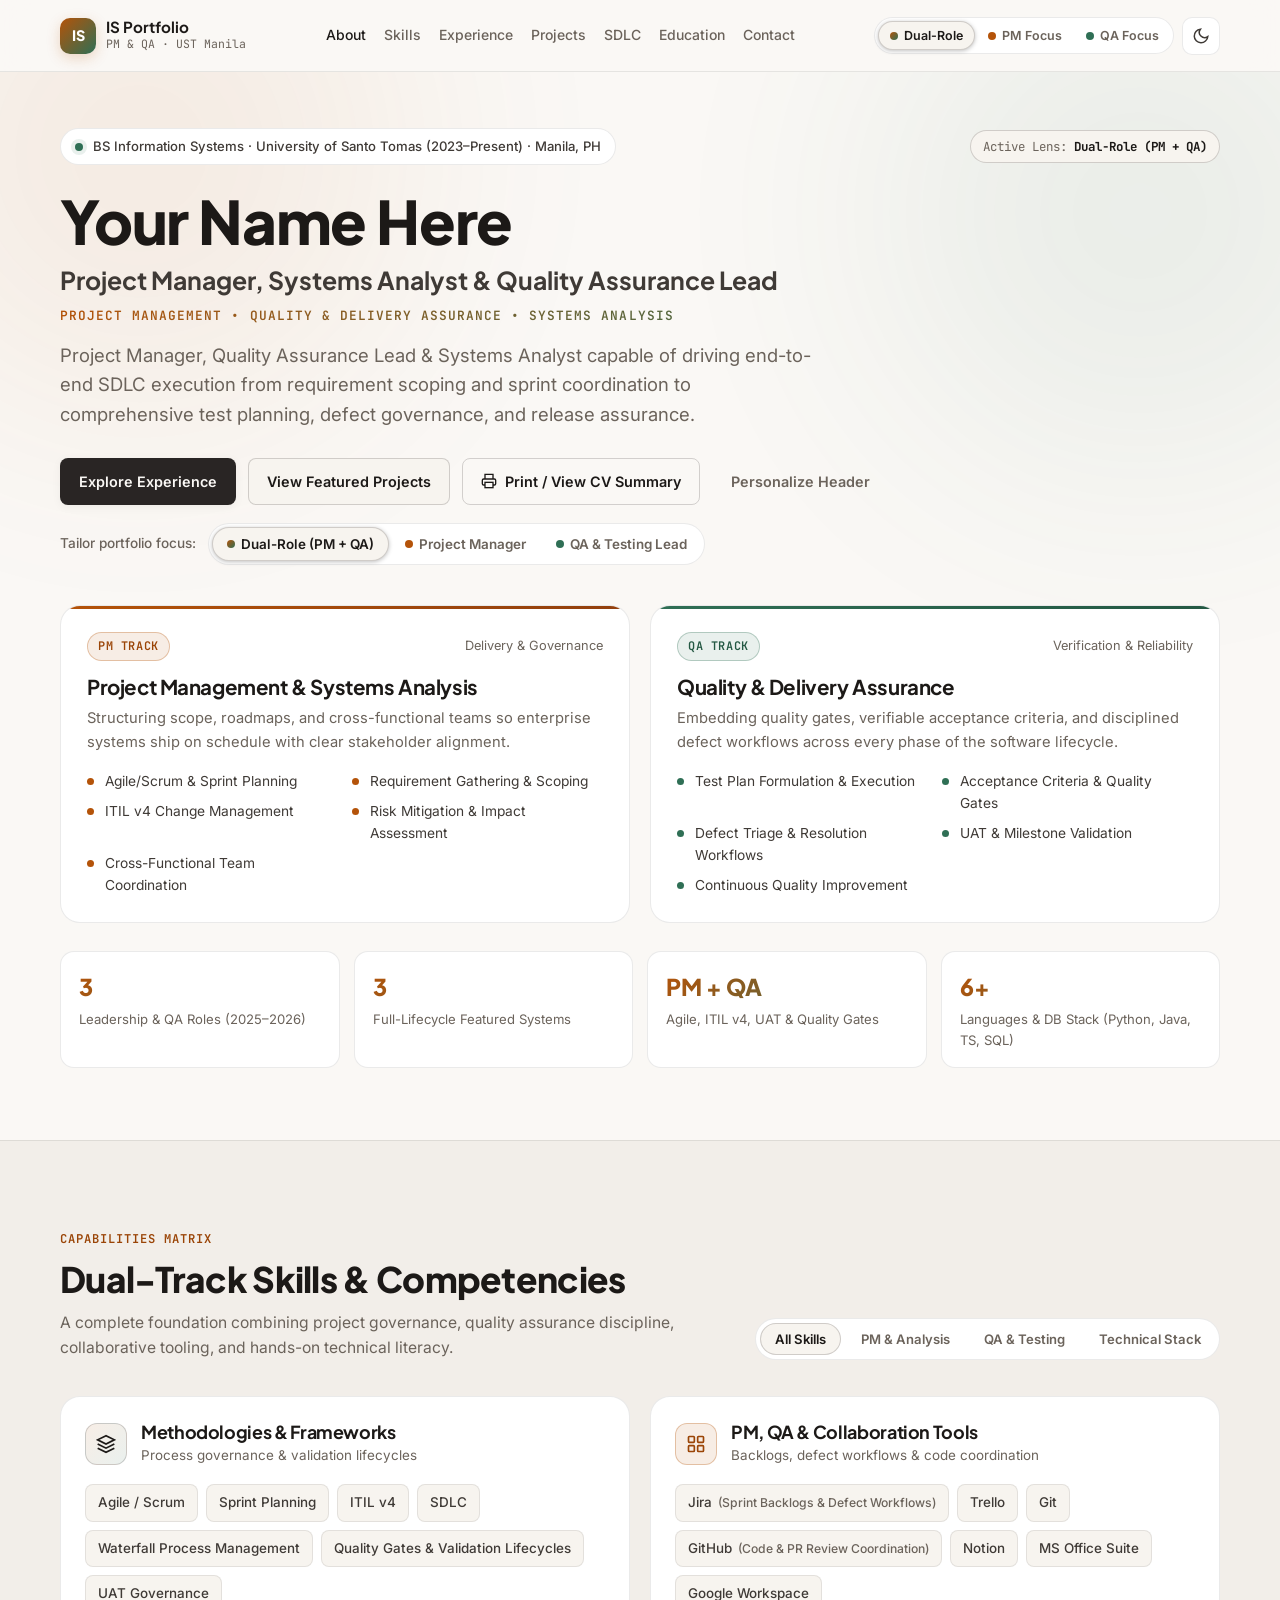
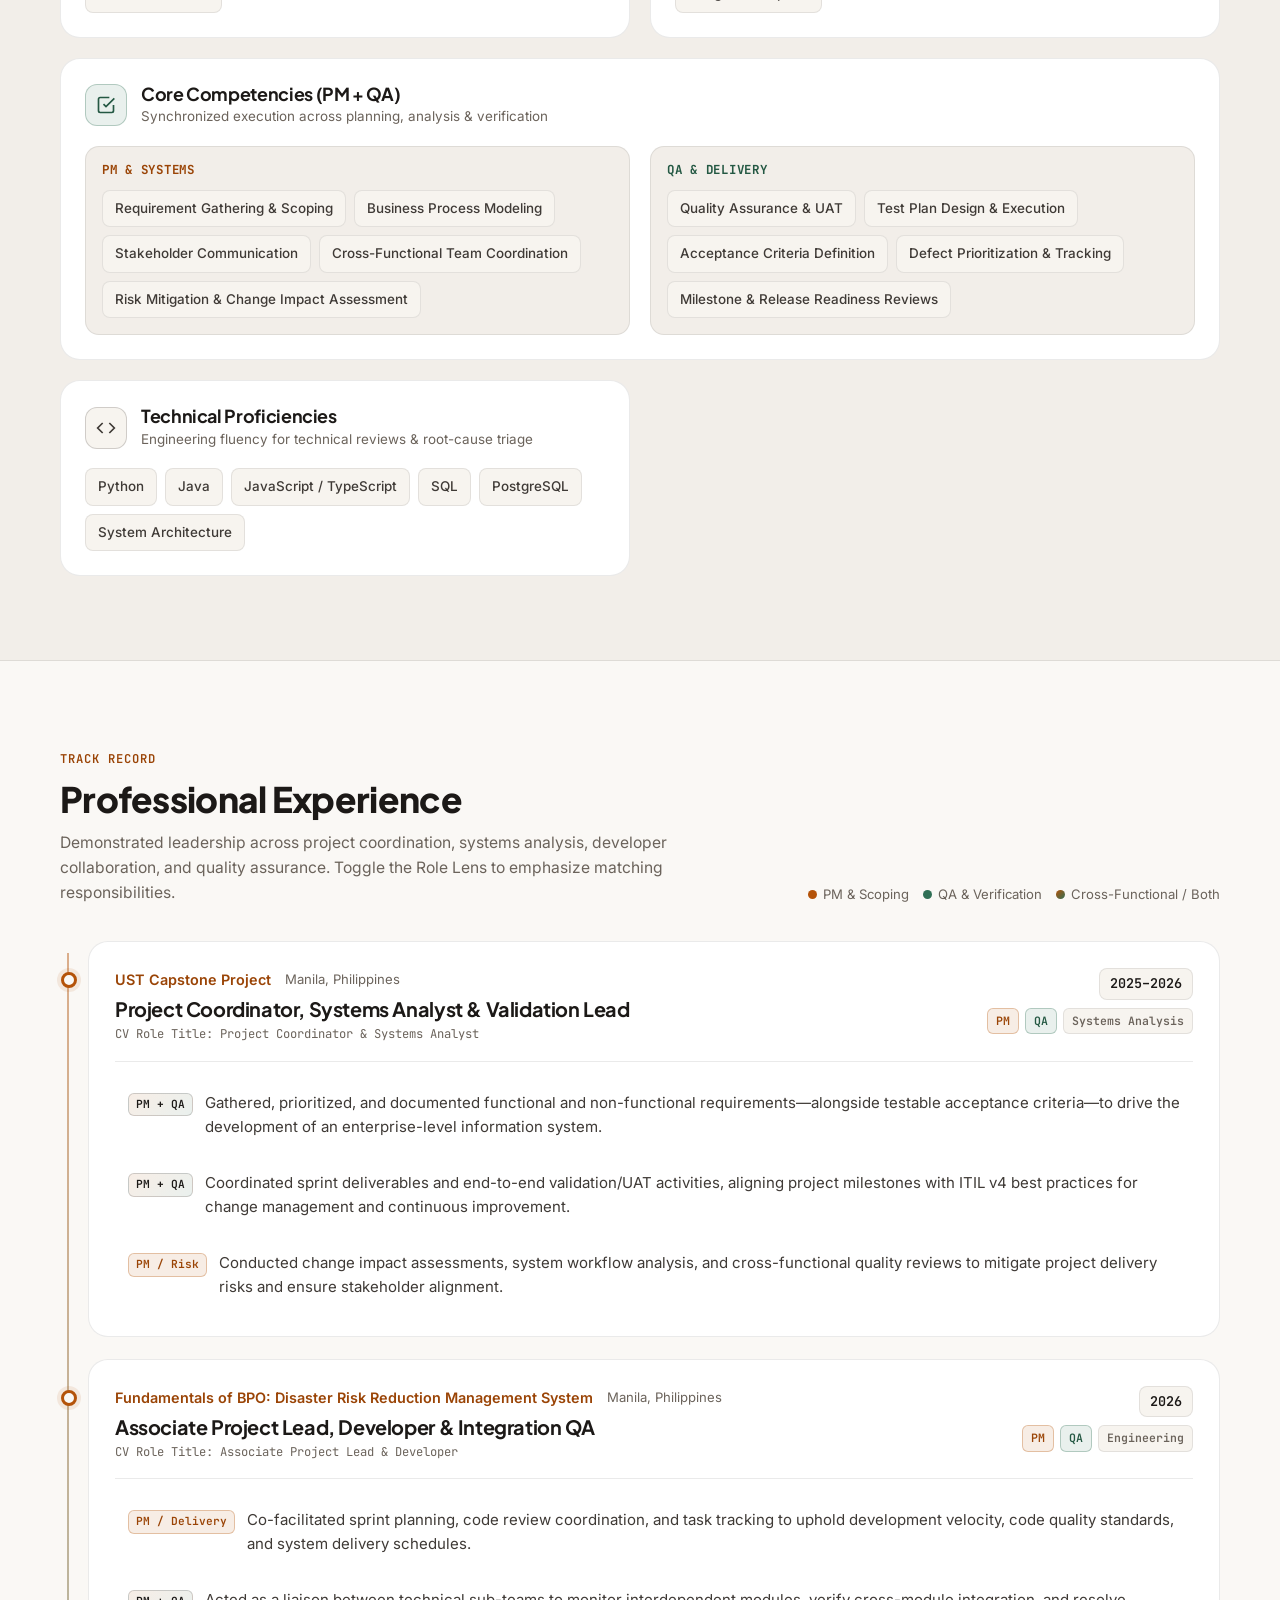
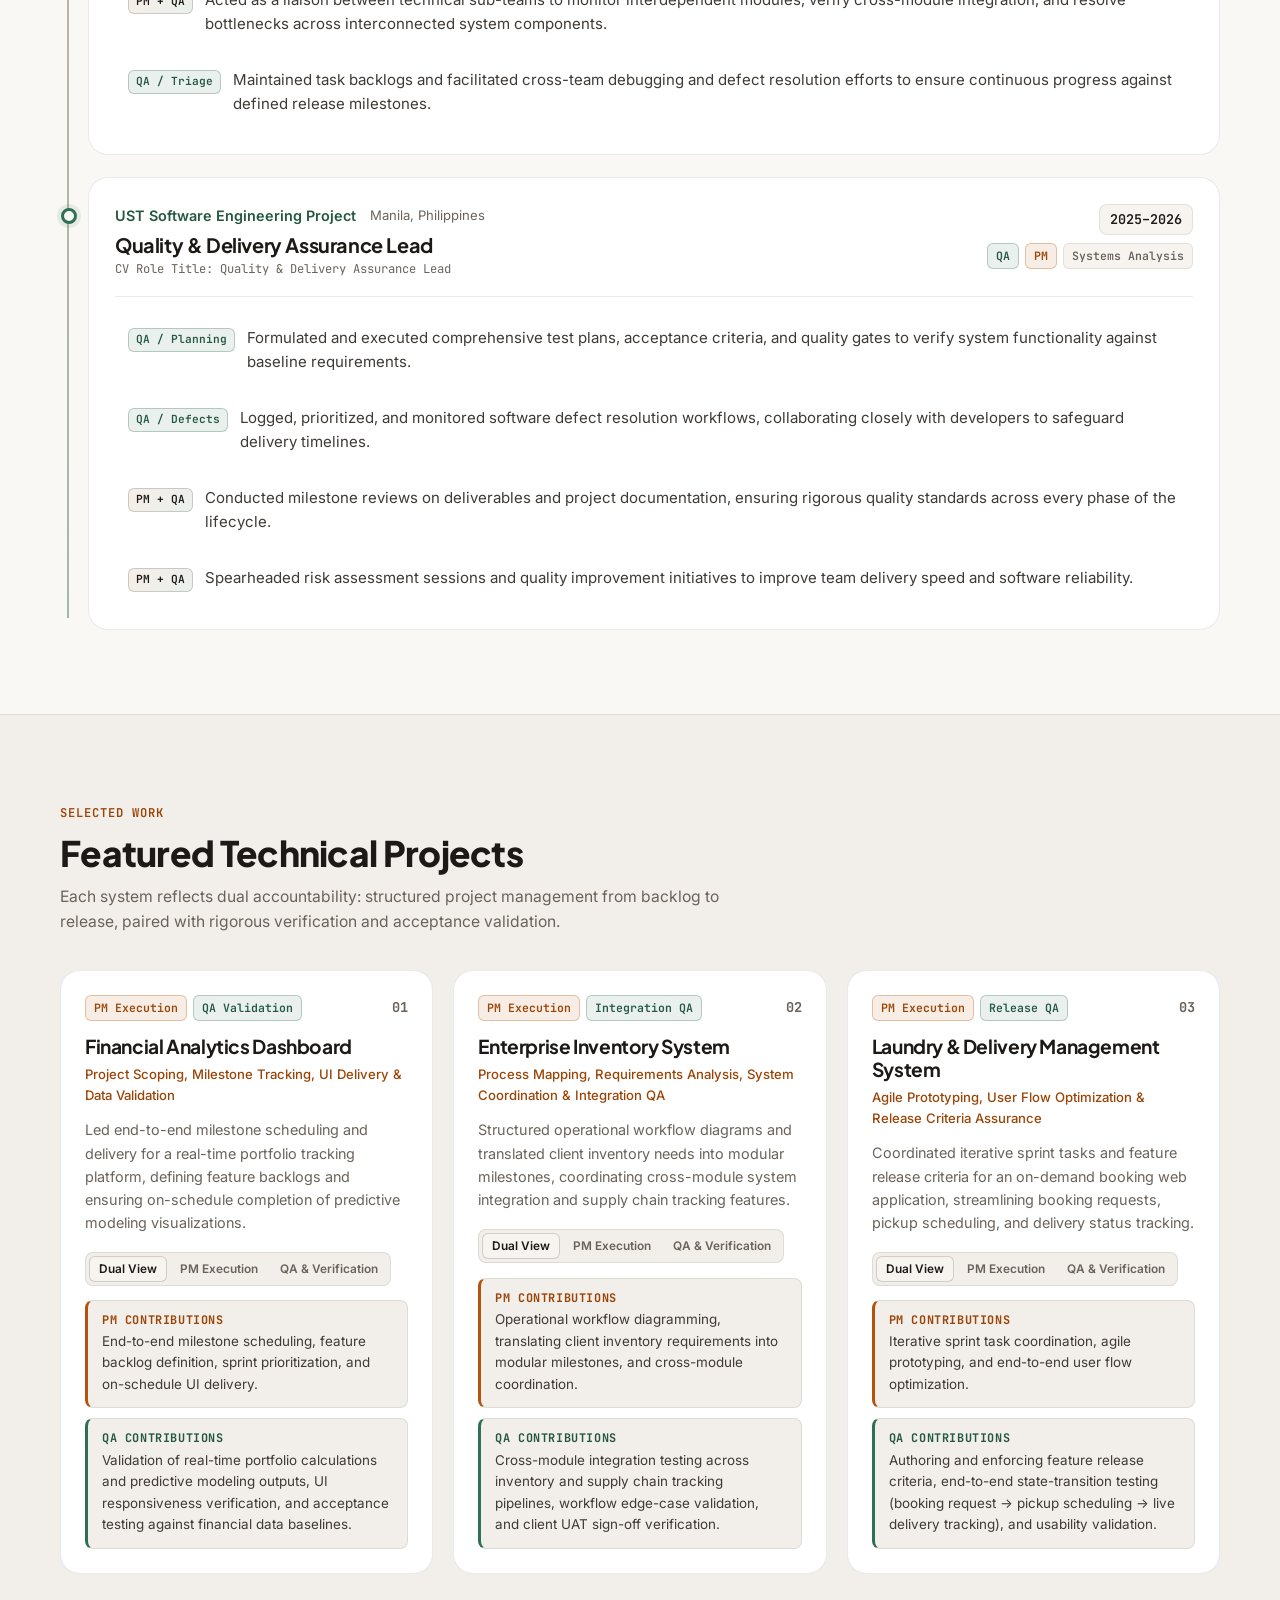
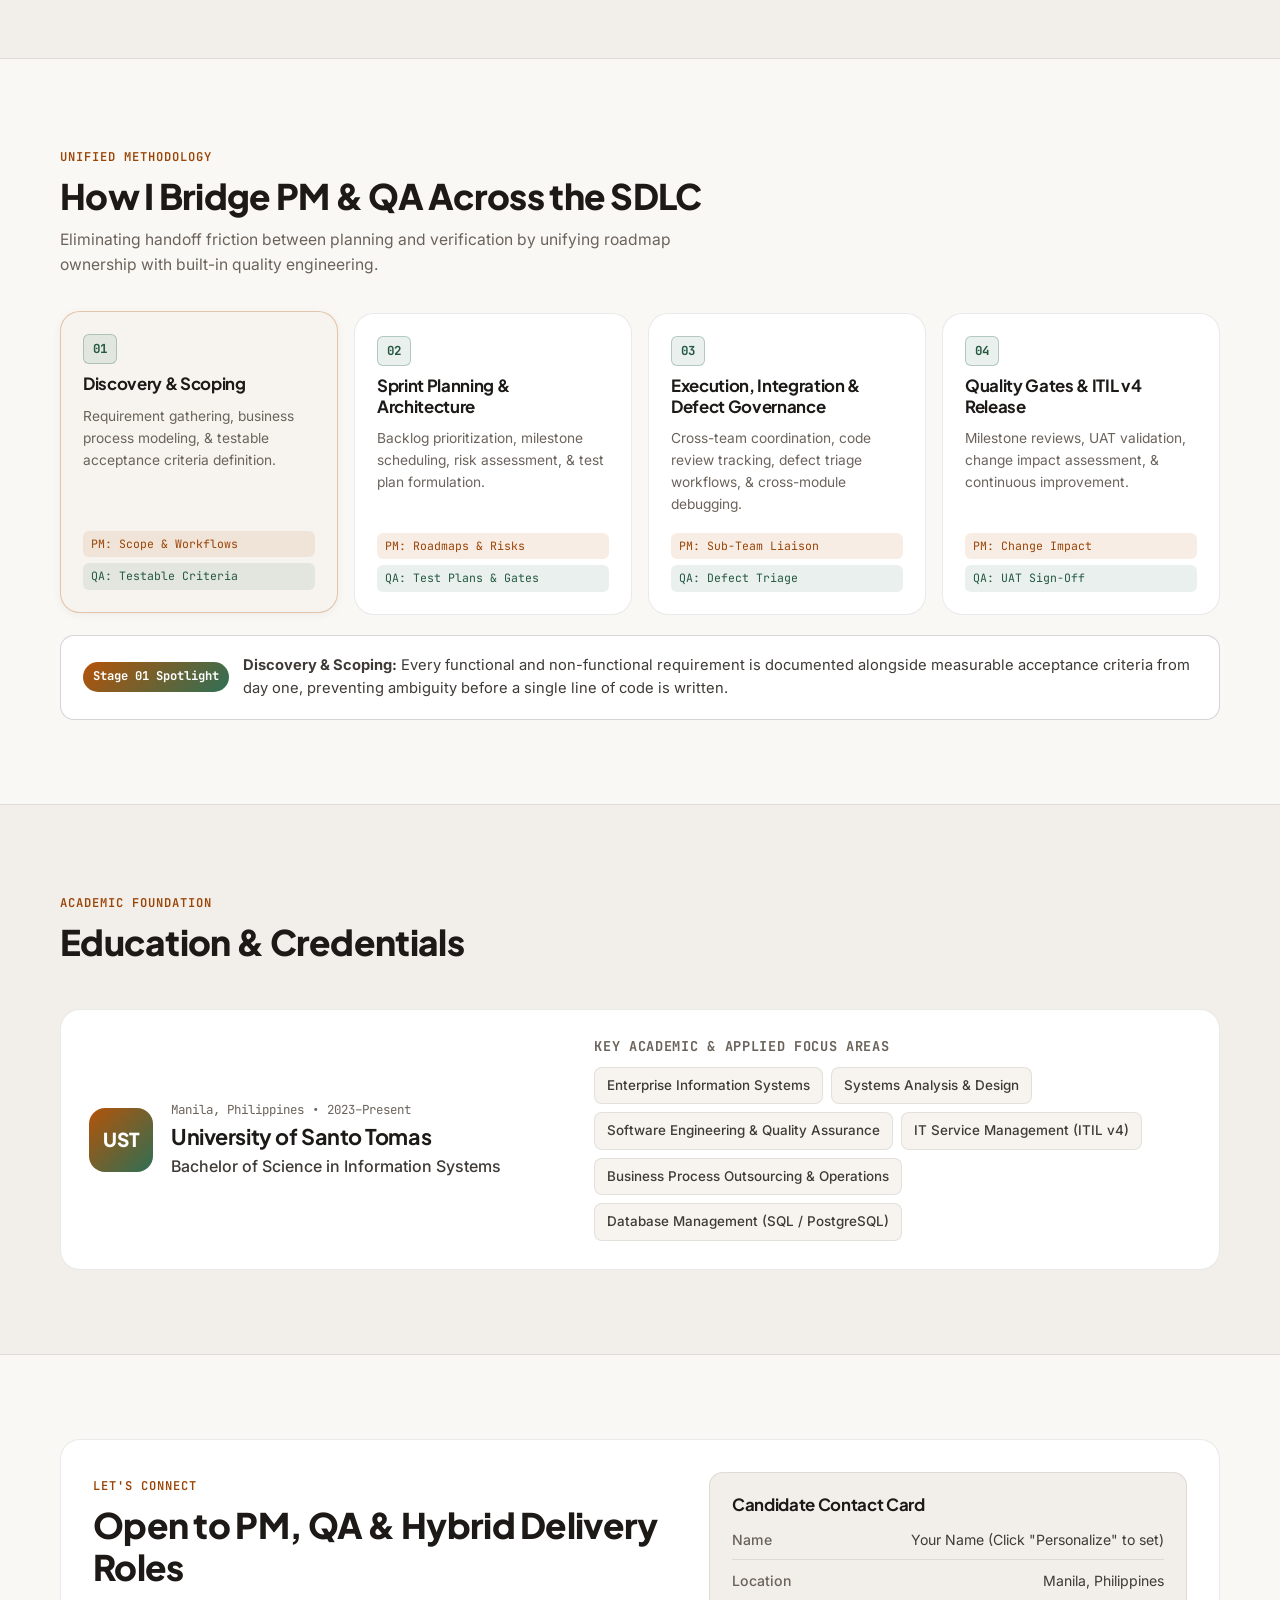
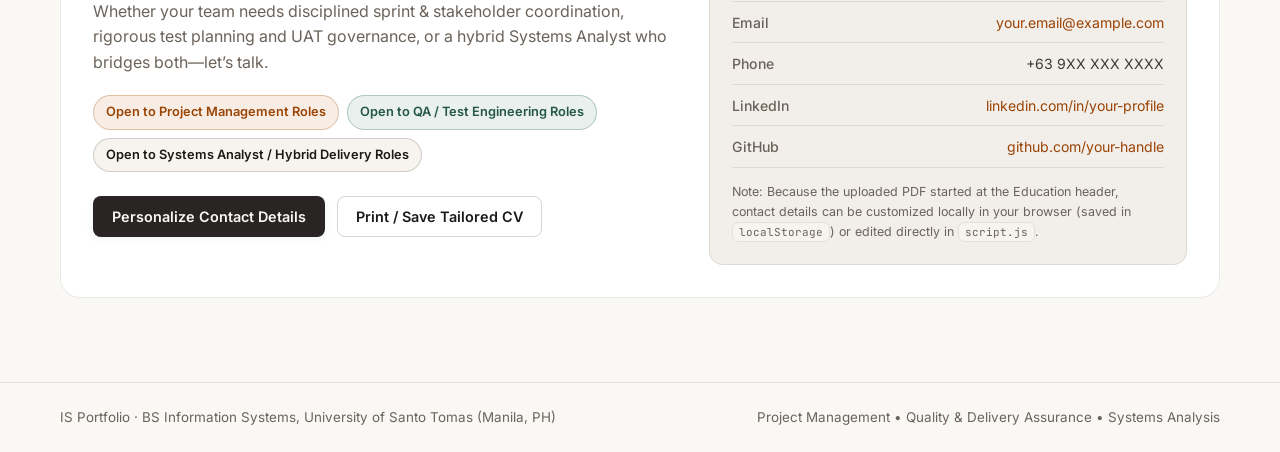
==== commit d638c37d: "design changes" ====
--- a/index.html
+++ b/index.html
@@ -1,5 +1,5 @@
 <!DOCTYPE html>
-<html lang="en" data-theme="dark" data-lens="both">
+<html lang="en" data-theme="light" data-lens="both">
 <head>
   <meta charset="UTF-8" />
   <meta name="viewport" content="width=device-width, initial-scale=1.0" />
@@ -123,12 +123,13 @@
         </div>
 
         <div class="hero-content">
+          <h1 class="hero-name" id="hero-name" data-profile="heroName">Your Name Here</h1>
+          <p class="hero-role-headline" id="hero-title">
+            Project Manager, Systems Analyst &amp; Quality Assurance Lead
+          </p>
           <p class="hero-eyebrow" id="hero-eyebrow">
             Project Management &bull; Quality &amp; Delivery Assurance &bull; Systems Analysis
           </p>
-          <h1 class="hero-title" id="hero-title">
-            Bridging Strategic Project Delivery &amp; Rigorous Software Quality Assurance
-          </h1>
           <p class="hero-subtitle" id="hero-subtitle">
             Project Manager, Quality Assurance Lead &amp; Systems Analyst capable of driving end-to-end SDLC execution from requirement scoping and sprint coordination to comprehensive test planning, defect governance, and release assurance.
           </p>
--- a/styles.css
+++ b/styles.css
@@ -2,39 +2,41 @@
    Dual-Role Portfolio Design System (PM & QA)
    ========================================================================== */
 
-:root {
-  /* Dark Theme (Default) */
-  --bg: #0b0f17;
-  --bg-alt: #0f1522;
-  --surface: #111827;
-  --surface-elevated: #161f30;
-  --surface-hover: #1c273c;
-  --text: #f1f5f9;
-  --text-muted: #94a3b8;
-  --text-soft: #cbd5e1;
-  --border: rgba(255, 255, 255, 0.08);
-  --border-strong: rgba(255, 255, 255, 0.16);
-
-  /* Dual Role Accents */
-  --pm: #6366f1;
-  --pm-bright: #818cf8;
-  --pm-blue: #3b82f6;
-  --pm-soft: rgba(99, 102, 241, 0.14);
-  --pm-border: rgba(99, 102, 241, 0.4);
-
-  --qa: #10b981;
-  --qa-bright: #34d399;
-  --qa-teal: #14b8a6;
-  --qa-soft: rgba(16, 185, 129, 0.14);
-  --qa-border: rgba(16, 185, 129, 0.4);
-
-  --hybrid-grad: linear-gradient(135deg, #6366f1 0%, #3b82f6 45%, #10b981 100%);
-  --pm-grad: linear-gradient(135deg, #6366f1 0%, #3b82f6 100%);
-  --qa-grad: linear-gradient(135deg, #10b981 0%, #14b8a6 100%);
-
-  --shadow-sm: 0 4px 14px rgba(0, 0, 0, 0.25);
-  --shadow-md: 0 12px 32px rgba(0, 0, 0, 0.35);
-  --shadow-lg: 0 24px 60px rgba(0, 0, 0, 0.48);
+:root,
+[data-theme="light"] {
+  /* Warm Easy-on-the-Eyes Light Theme (Default) */
+  --bg: #faf8f5;
+  --bg-alt: #f2eee9;
+  --surface: #ffffff;
+  --surface-elevated: #f7f4ef;
+  --surface-hover: #efeae2;
+  --text: #1c1917;
+  --text-muted: #6b635b;
+  --text-soft: #3f3a36;
+  --border: rgba(28, 25, 23, 0.09);
+  --border-strong: rgba(28, 25, 23, 0.18);
+
+  /* Dual Role Accents: Warm Terracotta (PM) & Soft Sage (QA) */
+  --pm: #b45309;
+  --pm-bright: #9a4406;
+  --pm-soft: rgba(180, 83, 9, 0.1);
+  --pm-border: rgba(180, 83, 9, 0.3);
+
+  --qa: #2f6f55;
+  --qa-bright: #245843;
+  --qa-soft: rgba(47, 111, 85, 0.1);
+  --qa-border: rgba(47, 111, 85, 0.3);
+
+  --hybrid-grad: linear-gradient(135deg, #b45309 0%, #2f6f55 100%);
+  --pm-grad: linear-gradient(135deg, #b45309 0%, #92400e 100%);
+  --qa-grad: linear-gradient(135deg, #2f6f55 0%, #245843 100%);
+
+  --btn-primary-bg: #292524;
+  --btn-primary-text: #faf8f5;
+
+  --shadow-sm: 0 2px 10px rgba(28, 25, 23, 0.05);
+  --shadow-md: 0 10px 26px rgba(28, 25, 23, 0.08);
+  --shadow-lg: 0 20px 44px rgba(28, 25, 23, 0.12);
 
   --radius-sm: 8px;
   --radius-md: 14px;
@@ -49,31 +51,39 @@
   --transition: 220ms cubic-bezier(0.22, 1, 0.36, 1);
 }
 
-[data-theme="light"] {
-  --bg: #f8fafc;
-  --bg-alt: #f1f5f9;
-  --surface: #ffffff;
-  --surface-elevated: #ffffff;
-  --surface-hover: #f8fafc;
-  --text: #0f172a;
-  --text-muted: #475569;
-  --text-soft: #334155;
-  --border: rgba(15, 23, 42, 0.1);
-  --border-strong: rgba(15, 23, 42, 0.2);
-
-  --pm: #4f46e5;
-  --pm-bright: #4338ca;
-  --pm-soft: rgba(79, 70, 229, 0.1);
-  --pm-border: rgba(79, 70, 229, 0.35);
-
-  --qa: #059669;
-  --qa-bright: #047857;
-  --qa-soft: rgba(5, 150, 105, 0.1);
-  --qa-border: rgba(5, 150, 105, 0.35);
-
-  --shadow-sm: 0 2px 10px rgba(15, 23, 42, 0.06);
-  --shadow-md: 0 10px 28px rgba(15, 23, 42, 0.08);
-  --shadow-lg: 0 20px 44px rgba(15, 23, 42, 0.12);
+[data-theme="dark"] {
+  /* Warm Espresso Dark Theme (Optional Toggle, Zero Blue) */
+  --bg: #161412;
+  --bg-alt: #1d1a17;
+  --surface: #221f1c;
+  --surface-elevated: #2b2723;
+  --surface-hover: #332e29;
+  --text: #f5f2ed;
+  --text-muted: #a8a096;
+  --text-soft: #ddd7ce;
+  --border: rgba(245, 242, 237, 0.09);
+  --border-strong: rgba(245, 242, 237, 0.18);
+
+  --pm: #d97736;
+  --pm-bright: #e69156;
+  --pm-soft: rgba(217, 119, 54, 0.14);
+  --pm-border: rgba(217, 119, 54, 0.35);
+
+  --qa: #529e7e;
+  --qa-bright: #6eb898;
+  --qa-soft: rgba(82, 158, 126, 0.14);
+  --qa-border: rgba(82, 158, 126, 0.35);
+
+  --hybrid-grad: linear-gradient(135deg, #d97736 0%, #529e7e 100%);
+  --pm-grad: linear-gradient(135deg, #d97736 0%, #b45309 100%);
+  --qa-grad: linear-gradient(135deg, #529e7e 0%, #2f6f55 100%);
+
+  --btn-primary-bg: #e7e1d8;
+  --btn-primary-text: #161412;
+
+  --shadow-sm: 0 4px 14px rgba(0, 0, 0, 0.25);
+  --shadow-md: 0 12px 32px rgba(0, 0, 0, 0.35);
+  --shadow-lg: 0 24px 60px rgba(0, 0, 0, 0.48);
 }
 
 *,
@@ -169,14 +179,14 @@
   top: 0;
   z-index: 100;
   height: var(--header-height);
-  background: rgba(11, 15, 23, 0.82);
+  background: rgba(250, 248, 245, 0.88);
   backdrop-filter: blur(14px);
   -webkit-backdrop-filter: blur(14px);
   border-bottom: 1px solid var(--border);
 }
 
-[data-theme="light"] .site-header {
-  background: rgba(248, 250, 252, 0.88);
+[data-theme="dark"] .site-header {
+  background: rgba(22, 20, 18, 0.86);
 }
 
 .header-inner {
@@ -205,7 +215,7 @@
   font-size: 0.9rem;
   display: grid;
   place-items: center;
-  box-shadow: 0 4px 16px rgba(99, 102, 241, 0.35);
+  box-shadow: 0 4px 14px rgba(180, 83, 9, 0.22);
 }
 
 .brand-text {
@@ -392,17 +402,19 @@
 }
 
 .btn-primary {
-  background: var(--hybrid-grad);
-  color: #ffffff;
-  box-shadow: 0 6px 20px rgba(99, 102, 241, 0.28);
+  background: var(--btn-primary-bg);
+  color: var(--btn-primary-text);
+  box-shadow: var(--shadow-sm);
 }
 
 [data-lens="pm"] .btn-primary {
   background: var(--pm-grad);
+  color: #ffffff;
 }
 
 [data-lens="qa"] .btn-primary {
   background: var(--qa-grad);
+  color: #ffffff;
 }
 
 .btn-primary:hover {
@@ -456,8 +468,8 @@
   width: 520px;
   height: 520px;
   border-radius: 50%;
-  filter: blur(120px);
-  opacity: 0.16;
+  filter: blur(130px);
+  opacity: 0.08;
   pointer-events: none;
   z-index: 0;
   transition: opacity var(--transition);
@@ -475,9 +487,9 @@
   background: var(--qa);
 }
 
-[data-lens="pm"] .hero-glow-qa { opacity: 0.05; }
-[data-lens="qa"] .hero-glow-pm { opacity: 0.05; }
-[data-theme="light"] .hero-glow { opacity: 0.1; }
+[data-lens="pm"] .hero-glow-qa { opacity: 0.03; }
+[data-lens="qa"] .hero-glow-pm { opacity: 0.03; }
+[data-theme="dark"] .hero-glow { opacity: 0.12; }
 
 .hero .container {
   position: relative;
@@ -511,7 +523,7 @@
   height: 8px;
   border-radius: 50%;
   background: var(--qa);
-  box-shadow: 0 0 0 4px rgba(16, 185, 129, 0.2);
+  box-shadow: 0 0 0 4px var(--qa-soft);
 }
 
 .hero-lens-pill {
@@ -532,9 +544,26 @@
   max-width: 860px;
 }
 
+.hero-name {
+  font-size: clamp(2.35rem, 4.8vw, 3.75rem);
+  font-weight: 800;
+  line-height: 1.08;
+  color: var(--text);
+  margin-bottom: 10px;
+}
+
+.hero-role-headline {
+  font-family: var(--font-display);
+  font-size: clamp(1.18rem, 2.2vw, 1.55rem);
+  font-weight: 700;
+  line-height: 1.3;
+  color: var(--text-soft);
+  margin-bottom: 10px;
+}
+
 .hero-eyebrow {
   font-family: var(--font-mono);
-  font-size: 0.84rem;
+  font-size: 0.8rem;
   font-weight: 600;
   text-transform: uppercase;
   letter-spacing: 0.08em;
@@ -557,15 +586,8 @@
   background-clip: text;
 }
 
-.hero-title {
-  font-size: clamp(2.1rem, 4.4vw, 3.45rem);
-  font-weight: 800;
-  line-height: 1.1;
-  margin-bottom: 18px;
-}
-
 .hero-subtitle {
-  font-size: clamp(1.02rem, 1.5vw, 1.18rem);
+  font-size: clamp(1.02rem, 1.5vw, 1.16rem);
   color: var(--text-muted);
   max-width: 760px;
   margin-bottom: 28px;
@@ -1037,12 +1059,12 @@
   border-radius: 50%;
   background: var(--bg);
   border: 3px solid var(--pm);
-  box-shadow: 0 0 0 4px rgba(99, 102, 241, 0.16);
+  box-shadow: 0 0 0 4px var(--pm-soft);
 }
 
 .timeline-card-qa-anchor .timeline-marker {
   border-color: var(--qa);
-  box-shadow: 0 0 0 4px rgba(16, 185, 129, 0.18);
+  box-shadow: 0 0 0 4px var(--qa-soft);
 }
 
 .timeline-header {
@@ -1198,8 +1220,8 @@
 }
 [data-lens="pm"] .exp-bullet[data-role="pm"],
 [data-lens="pm"] .exp-bullet[data-role="both"] {
-  background: rgba(99, 102, 241, 0.06);
-  border-color: rgba(99, 102, 241, 0.22);
+  background: rgba(180, 83, 9, 0.06);
+  border-color: rgba(180, 83, 9, 0.22);
 }
 
 [data-lens="qa"] .exp-bullet[data-role="pm"] {
@@ -1207,8 +1229,8 @@
 }
 [data-lens="qa"] .exp-bullet[data-role="qa"],
 [data-lens="qa"] .exp-bullet[data-role="both"] {
-  background: rgba(16, 185, 129, 0.06);
-  border-color: rgba(16, 185, 129, 0.22);
+  background: rgba(47, 111, 85, 0.06);
+  border-color: rgba(47, 111, 85, 0.22);
 }
 
 /* ==========================================================================
@@ -1646,7 +1668,7 @@
   position: fixed;
   inset: 0;
   z-index: 200;
-  background: rgba(2, 6, 23, 0.75);
+  background: rgba(28, 25, 23, 0.55);
   backdrop-filter: blur(6px);
   display: grid;
   place-items: center;
@@ -1802,17 +1824,17 @@
     --bg: #ffffff;
     --bg-alt: #ffffff;
     --surface: #ffffff;
-    --surface-elevated: #f8fafc;
-    --text: #0f172a;
-    --text-muted: #475569;
-    --text-soft: #1e293b;
-    --border: #cbd5e1;
-    --border-strong: #94a3b8;
+    --surface-elevated: #faf8f5;
+    --text: #1c1917;
+    --text-muted: #57534e;
+    --text-soft: #292524;
+    --border: #d6d3cd;
+    --border-strong: #a8a29e;
   }
 
   body {
     background: #ffffff !important;
-    color: #0f172a !important;
+    color: #1c1917 !important;
     font-size: 10.5pt;
   }
 
@@ -1845,7 +1867,7 @@
   .contact-card {
     box-shadow: none !important;
     break-inside: avoid;
-    border: 1px solid #cbd5e1 !important;
+    border: 1px solid #d6d3cd !important;
   }
 
   .projects-grid {
@@ -1854,7 +1876,7 @@
 
   .metric-value,
   .hero-eyebrow {
-    -webkit-text-fill-color: #1e293b;
-    color: #1e293b;
-  }
-}
+    -webkit-text-fill-color: #292524;
+    color: #292524;
+  }
+}
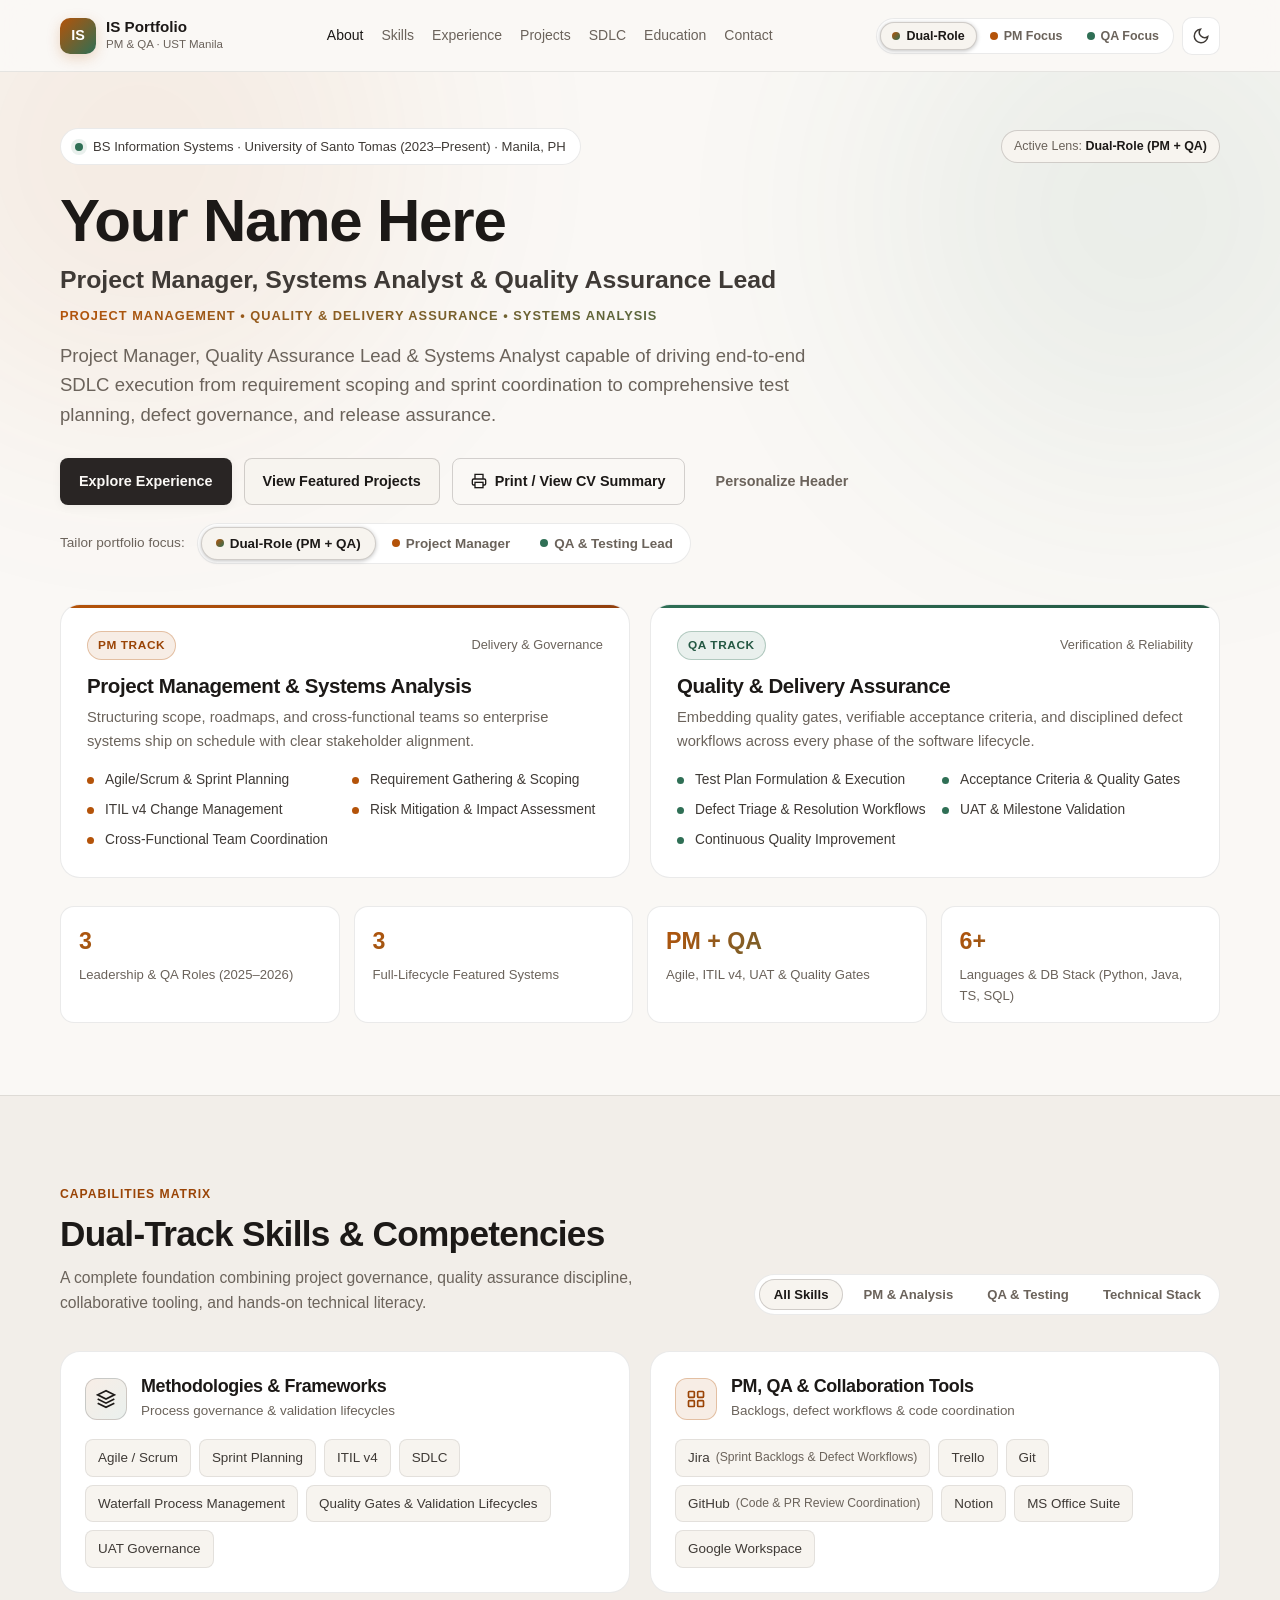
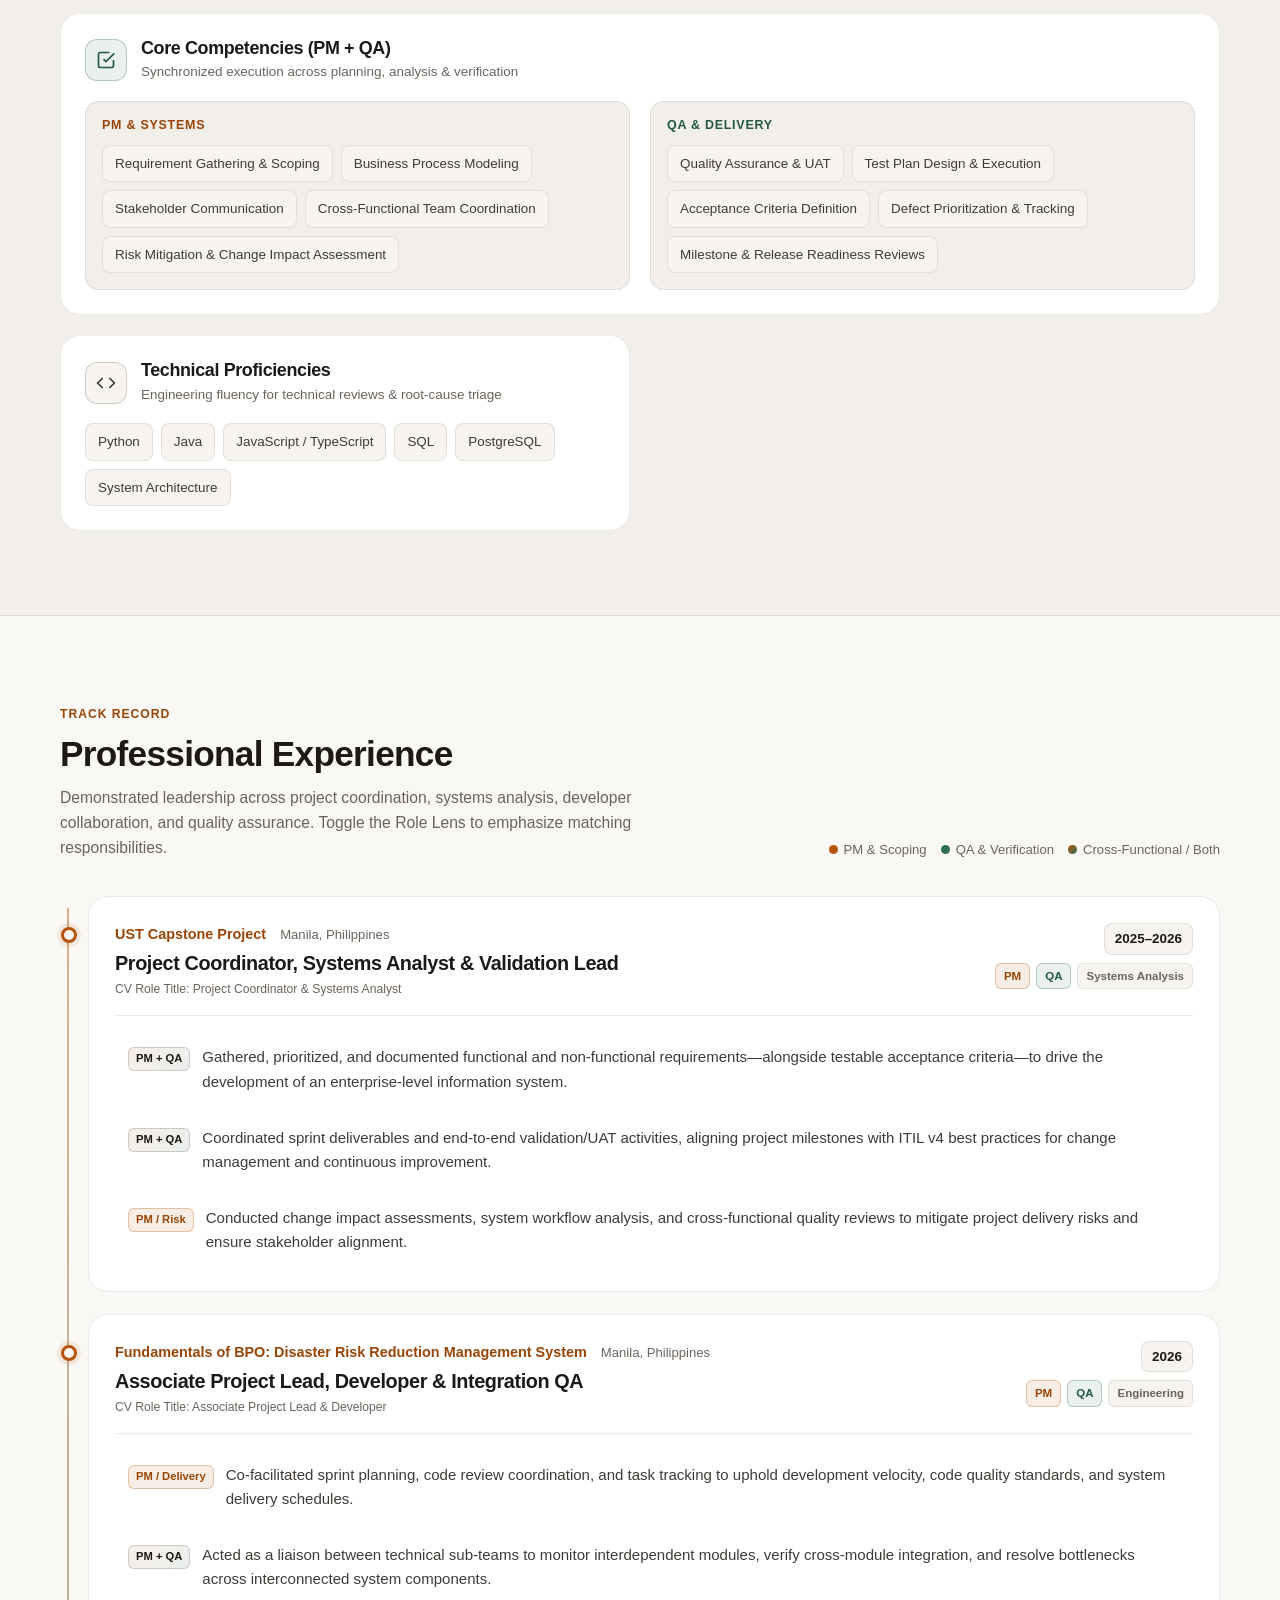
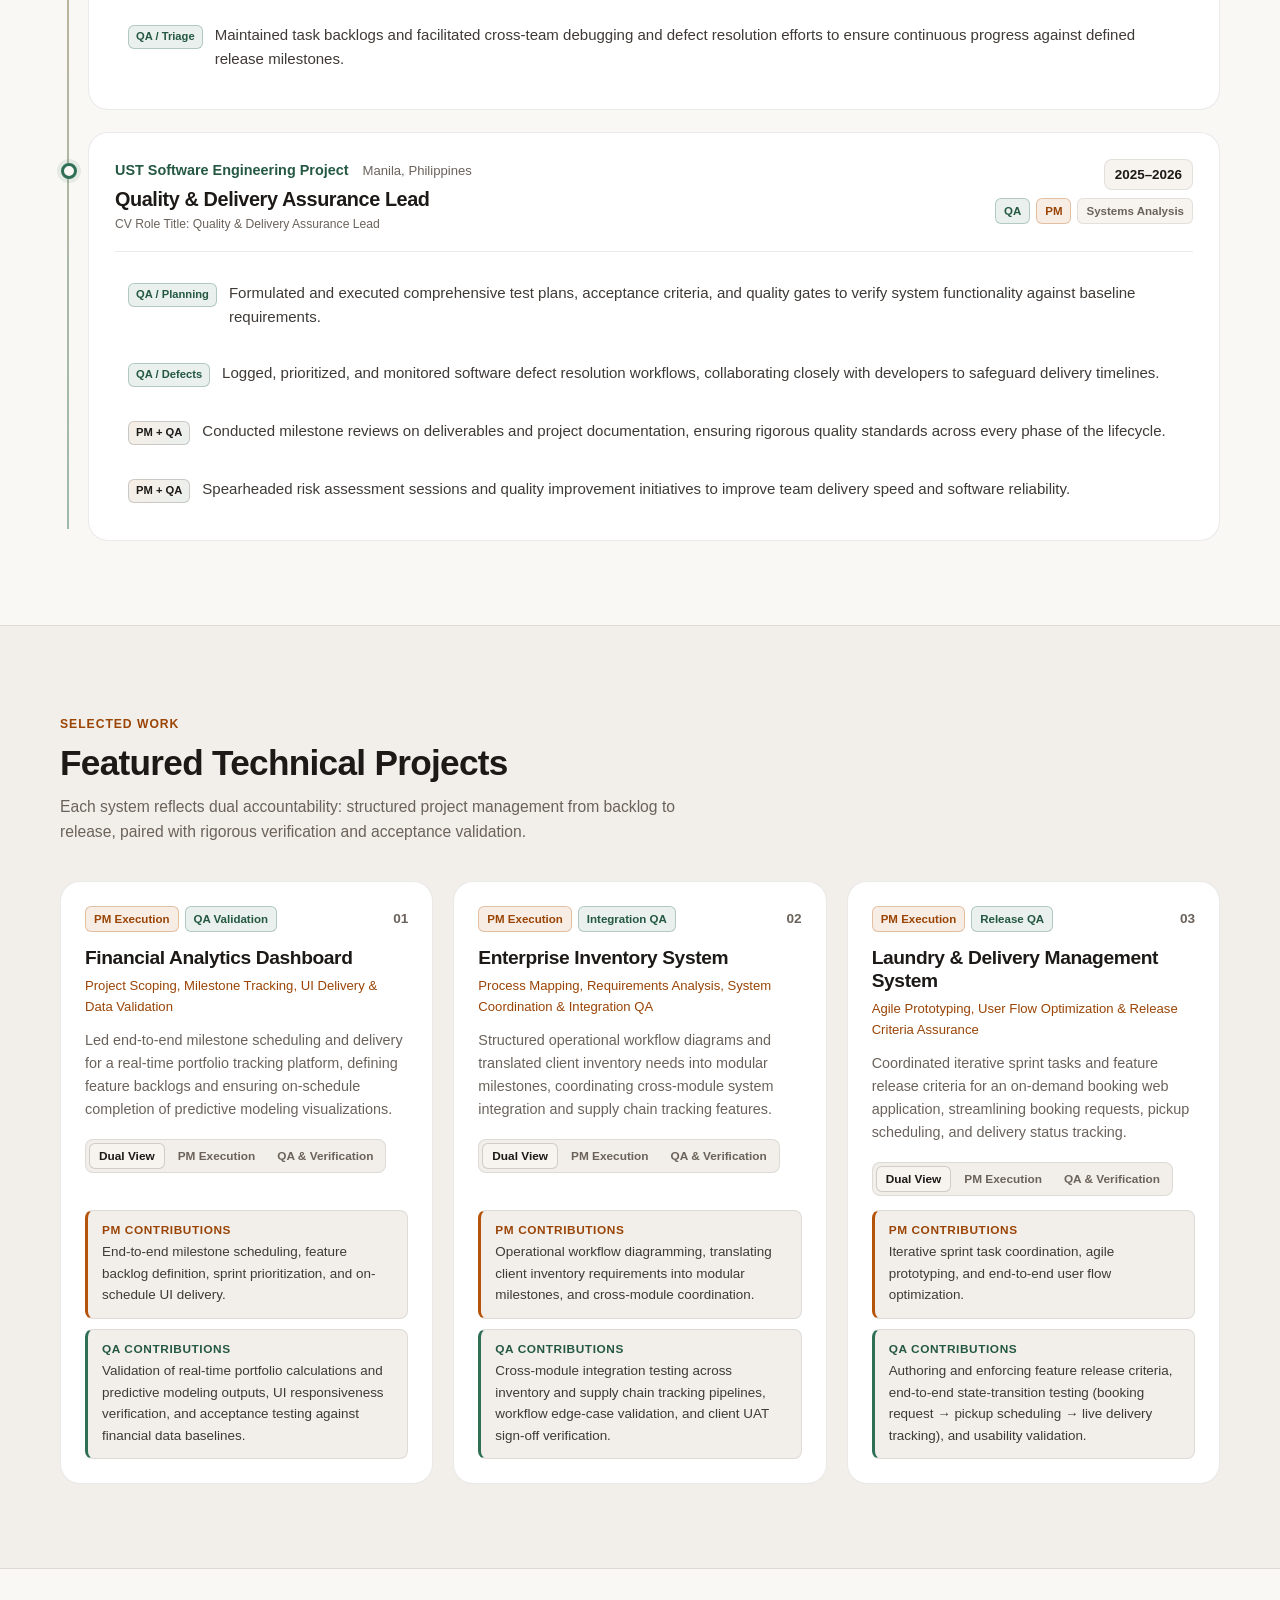
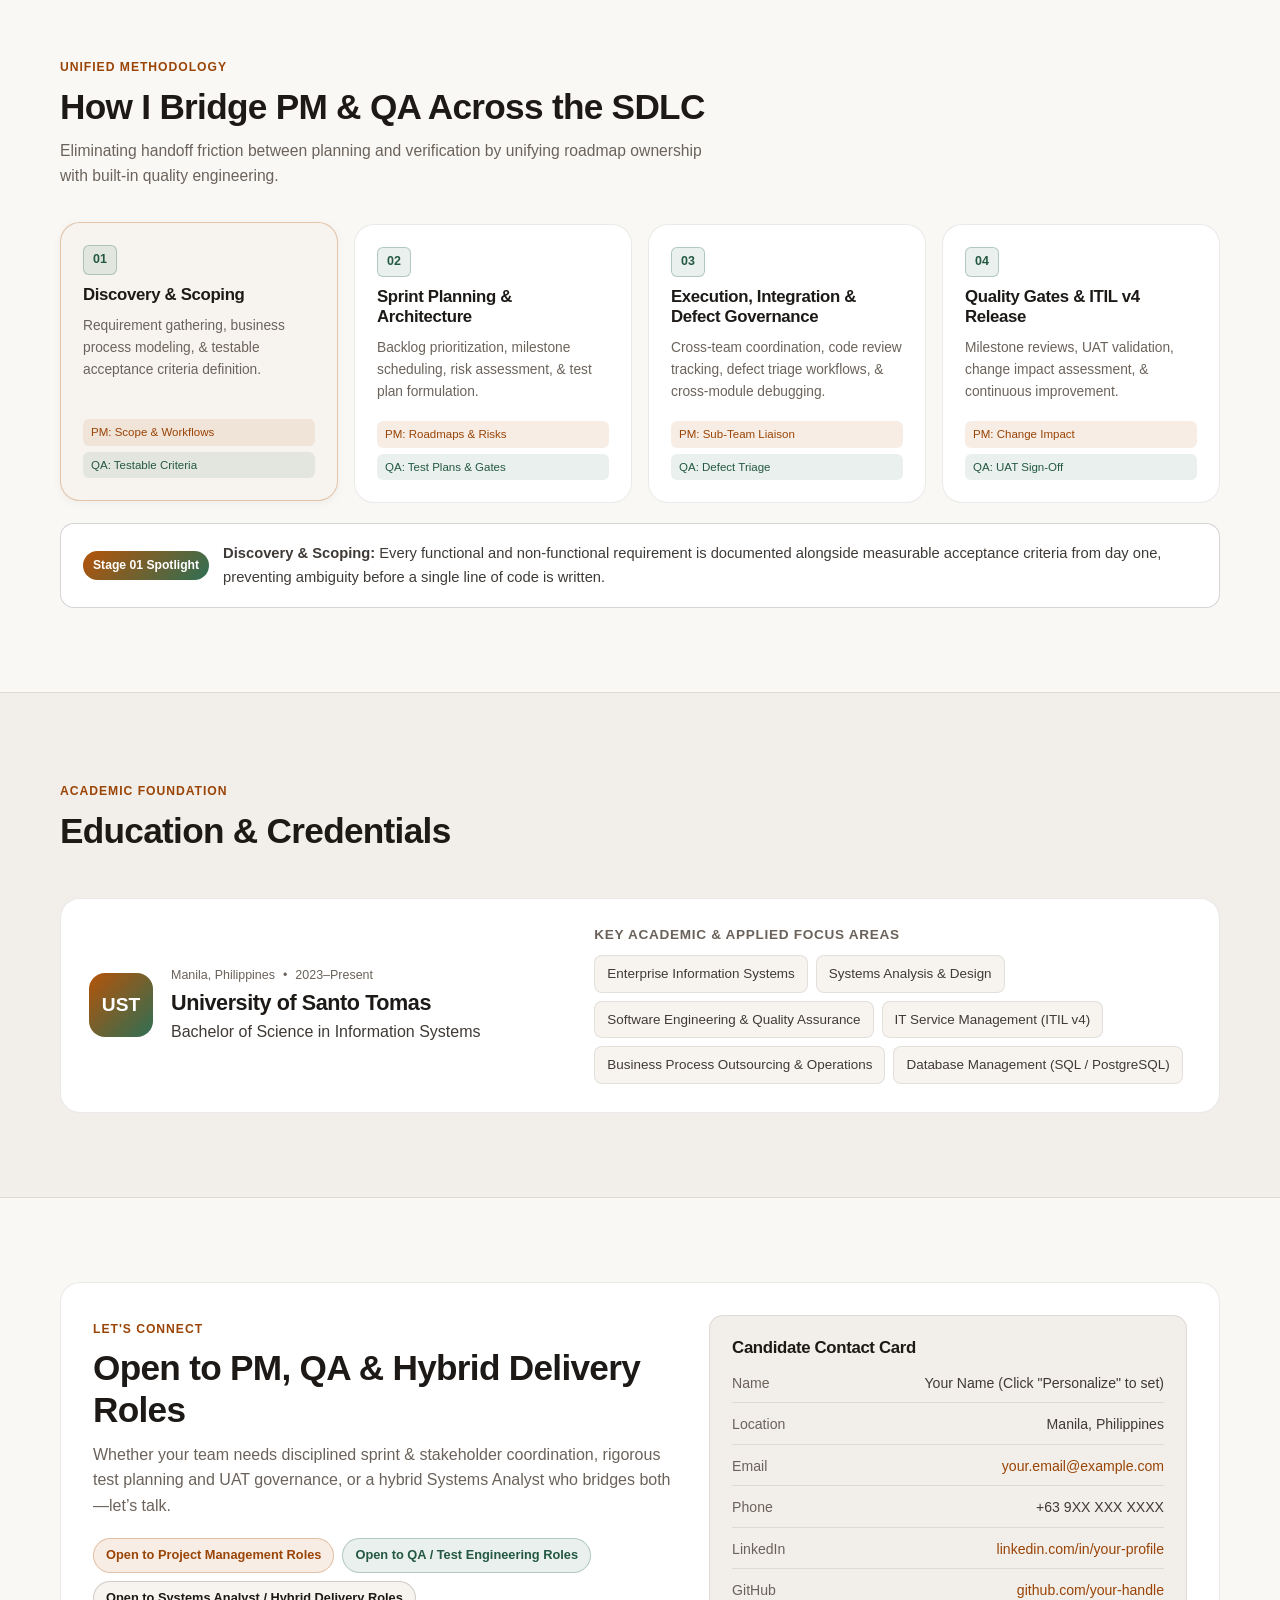
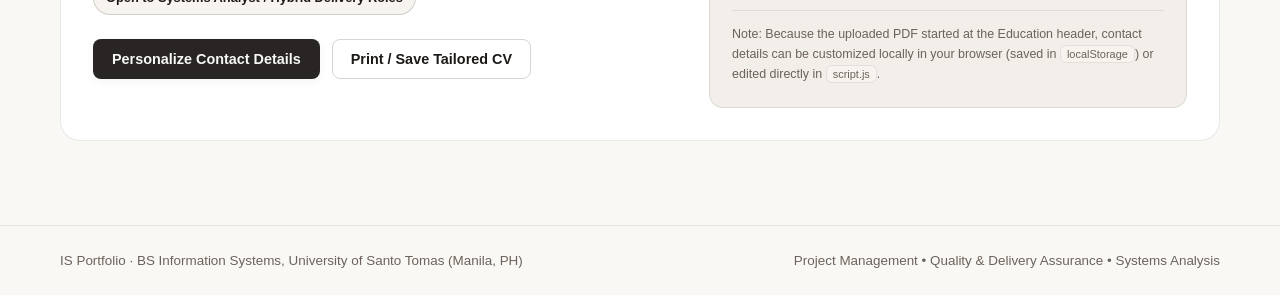
==== commit 6eb17738: "font" ====
--- a/index.html
+++ b/index.html
@@ -7,12 +7,6 @@
   <meta
     name="description"
     content="Dual-role portfolio showcasing expertise in Project Management, Systems Analysis, and Quality &amp; Delivery Assurance. BS Information Systems at University of Santo Tomas, Manila."
-  />
-  <link rel="preconnect" href="https://fonts.googleapis.com" />
-  <link rel="preconnect" href="https://fonts.gstatic.com" crossorigin />
-  <link
-    href="https://fonts.googleapis.com/css2?family=Inter:wght@400;500;600;700&family=Plus+Jakarta+Sans:wght@600;700;800&family=JetBrains+Mono:wght@400;500;600&display=swap"
-    rel="stylesheet"
   />
   <link rel="stylesheet" href="styles.css" />
 </head>
--- a/styles.css
+++ b/styles.css
@@ -43,9 +43,9 @@
   --radius-lg: 20px;
   --radius-pill: 999px;
 
-  --font-sans: "Inter", -apple-system, BlinkMacSystemFont, "Segoe UI", Roboto, sans-serif;
-  --font-display: "Plus Jakarta Sans", "Inter", sans-serif;
-  --font-mono: "JetBrains Mono", ui-monospace, SFMono-Regular, Menlo, monospace;
+  --font-sans: Arial, Helvetica, sans-serif;
+  --font-display: Arial, Helvetica, sans-serif;
+  --font-mono: Arial, Helvetica, sans-serif;
 
   --header-height: 72px;
   --transition: 220ms cubic-bezier(0.22, 1, 0.36, 1);
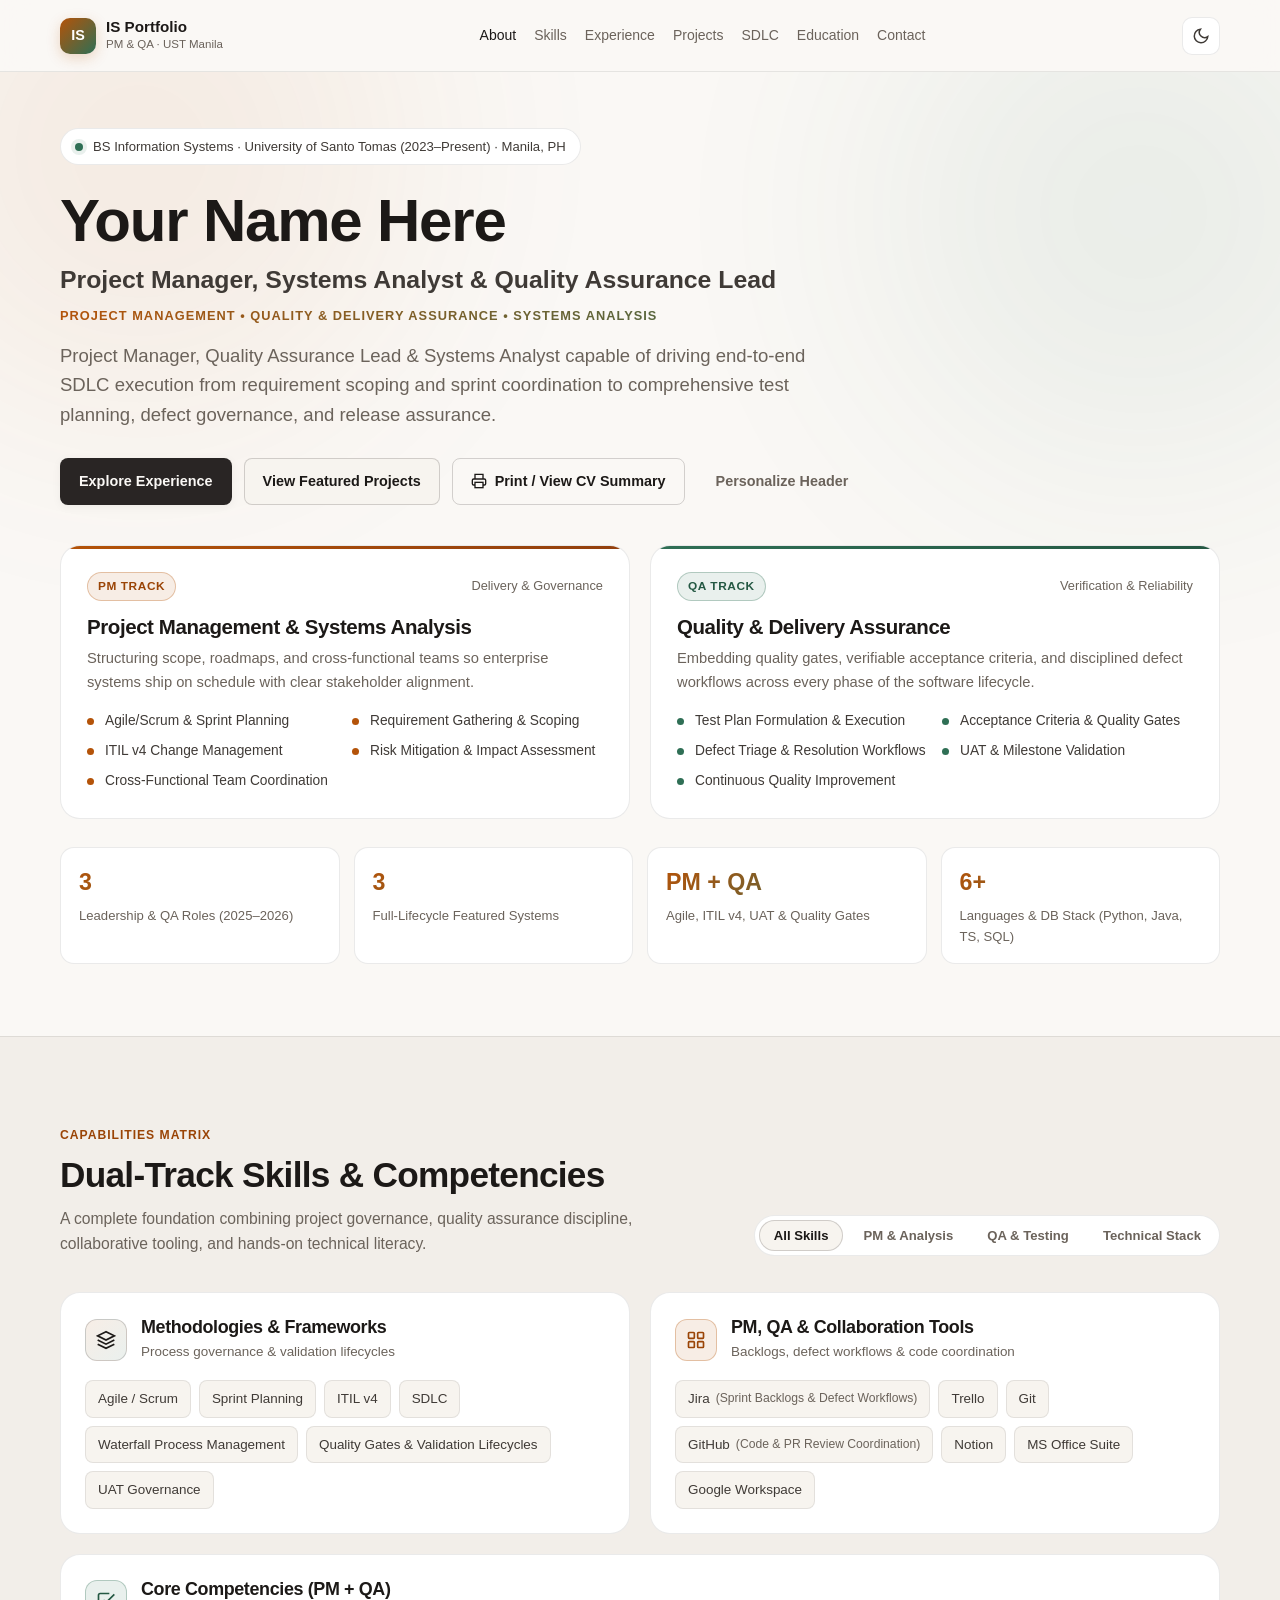
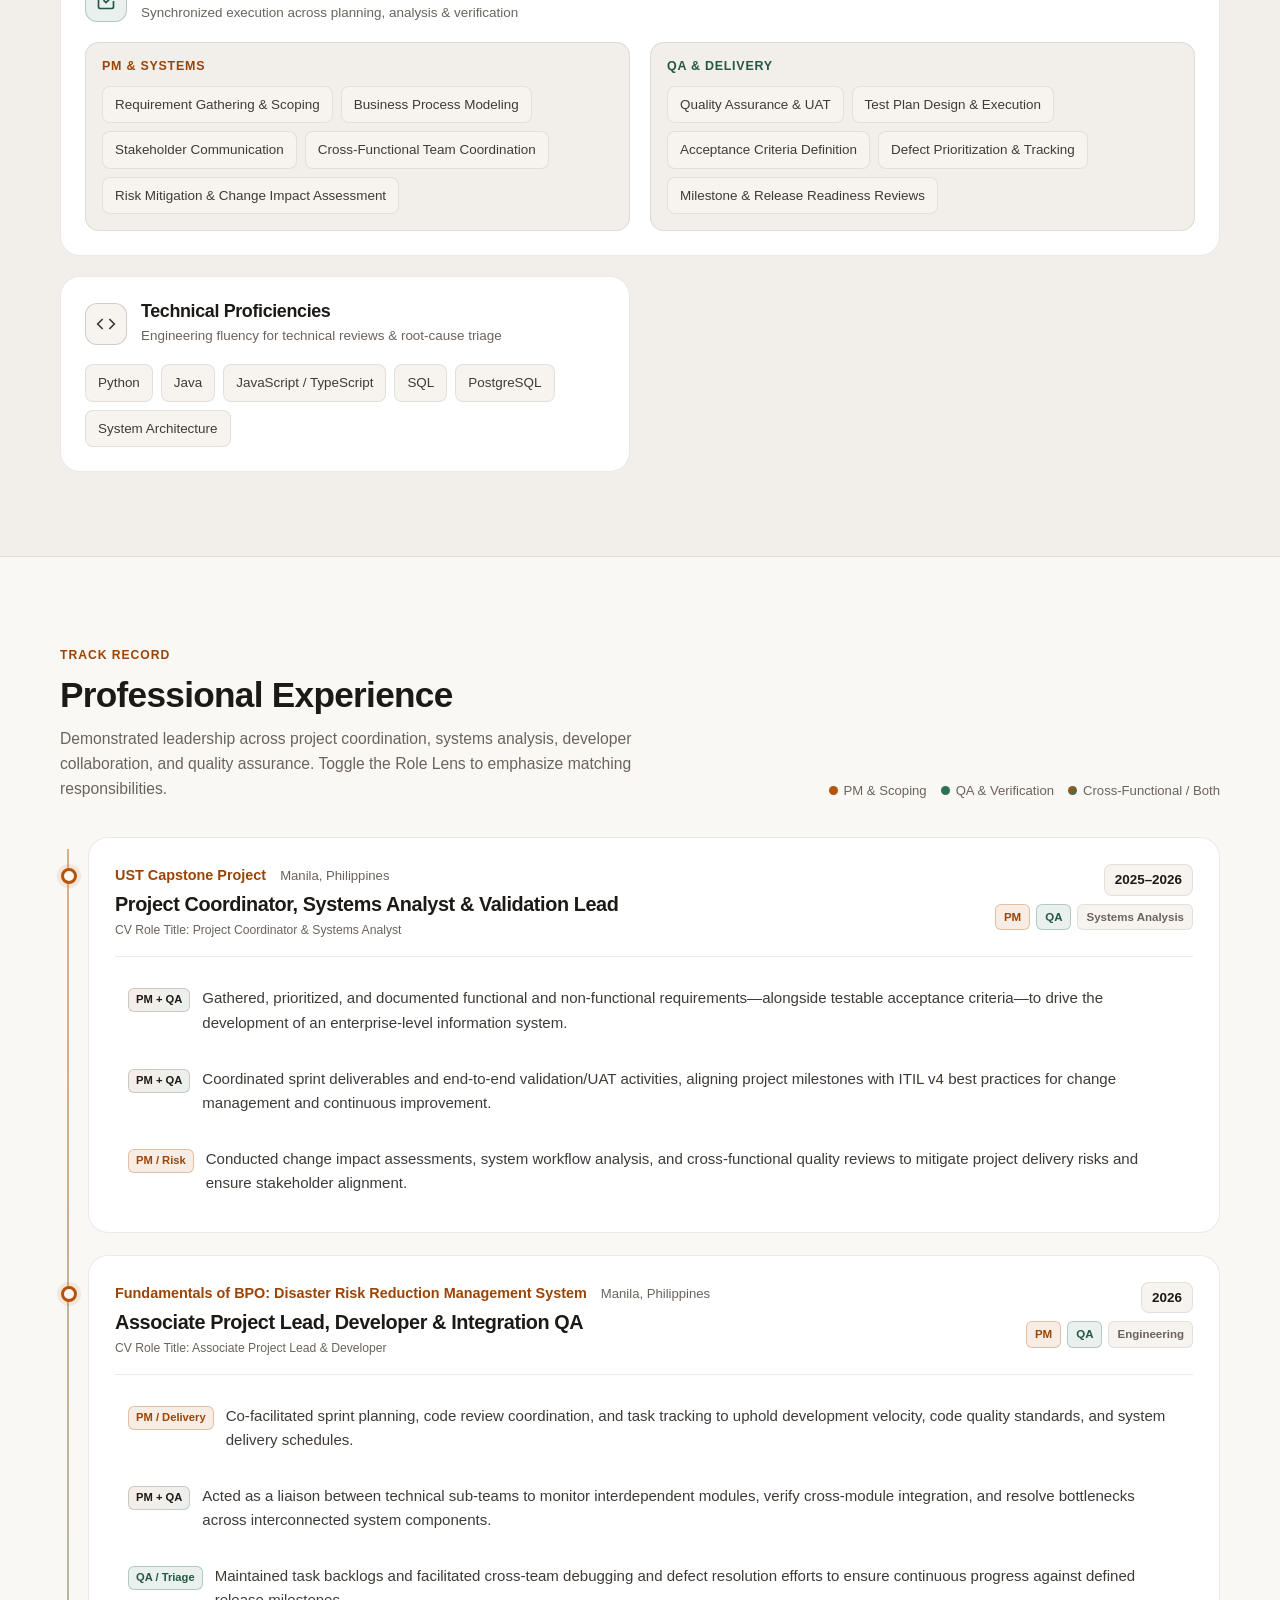
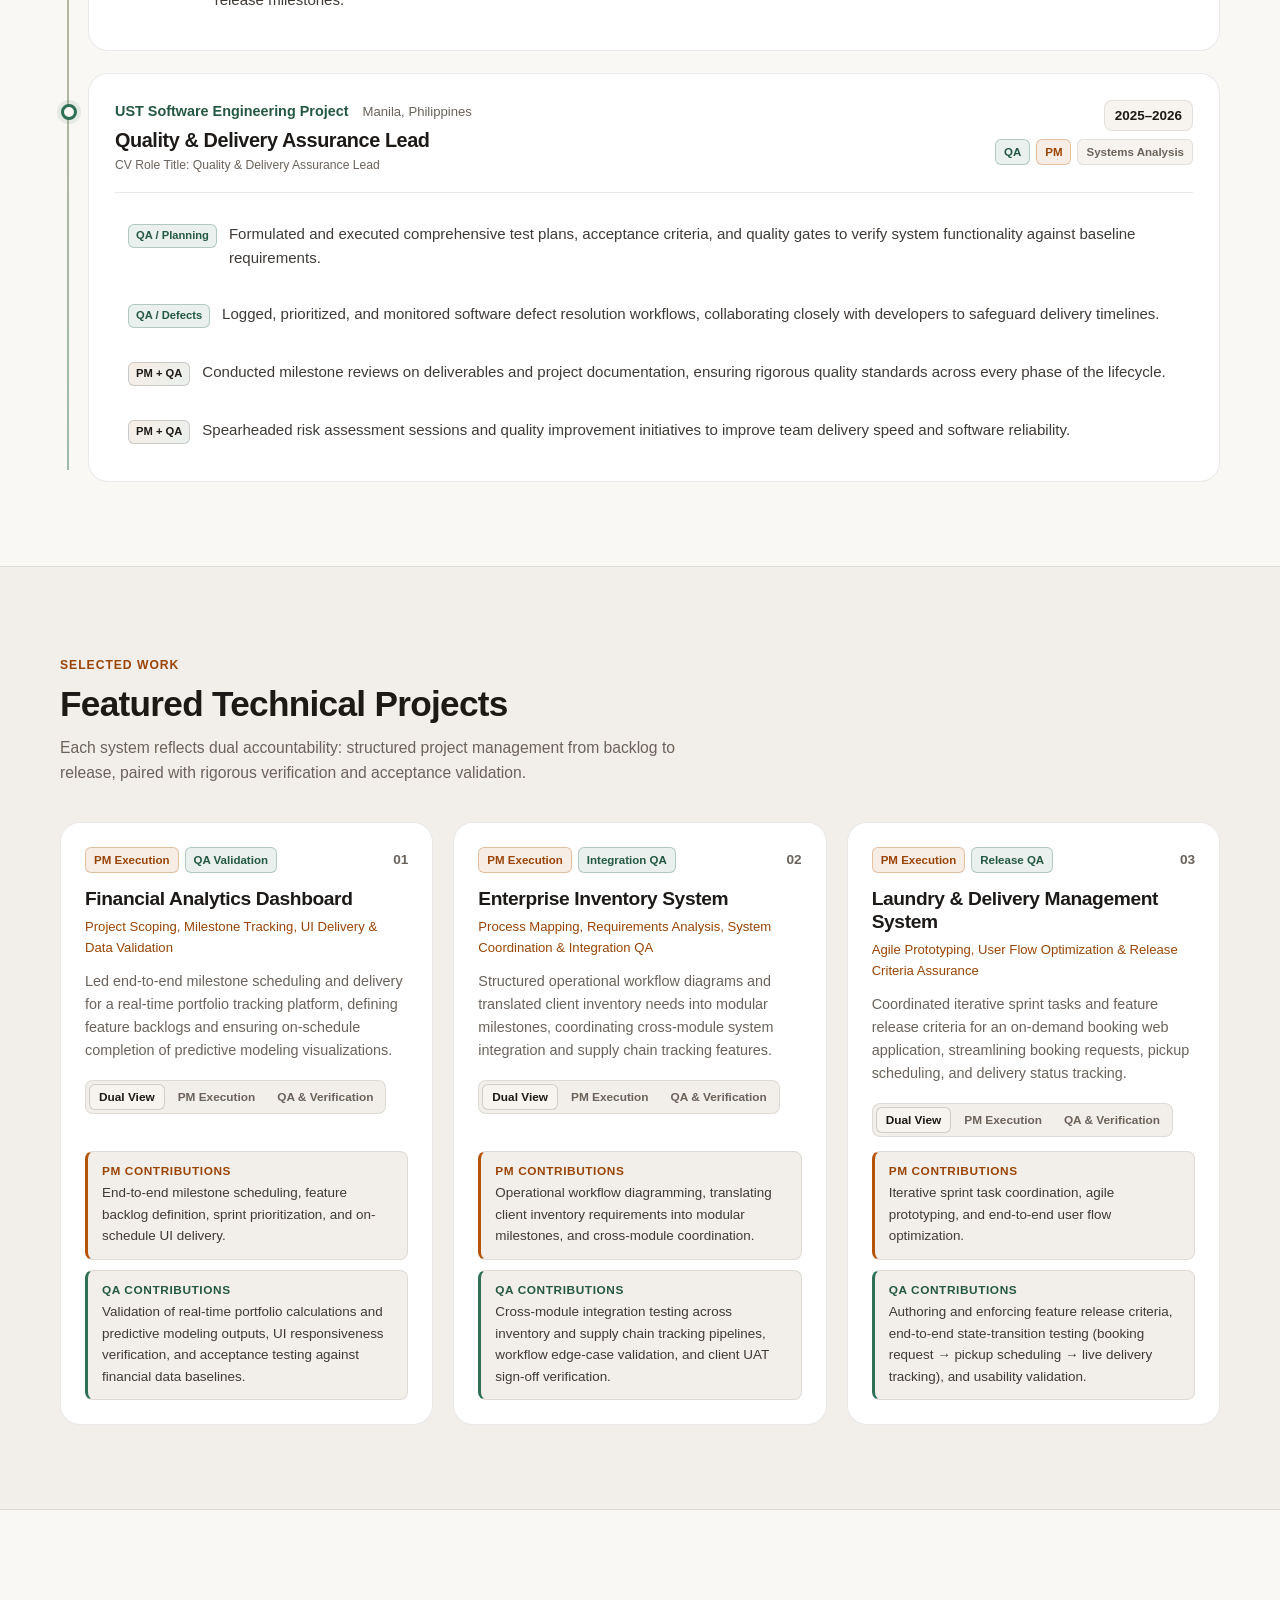
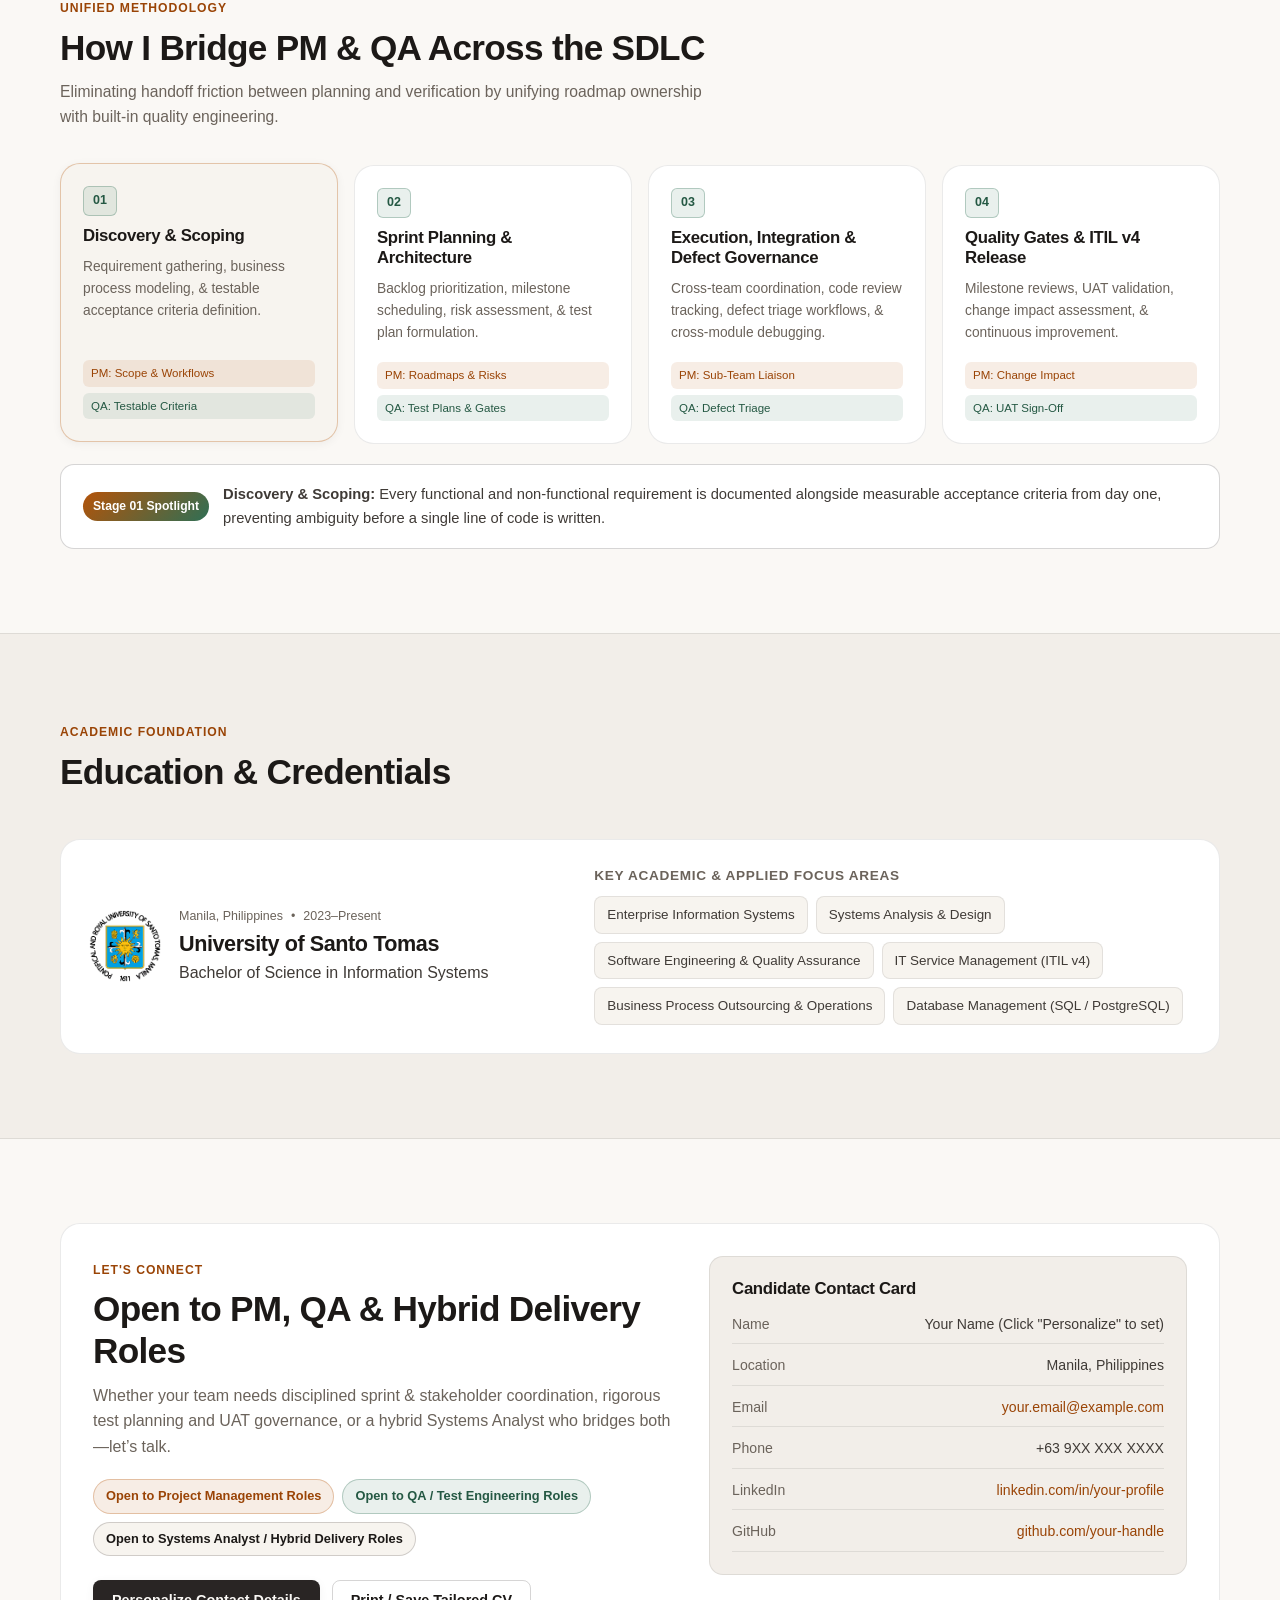
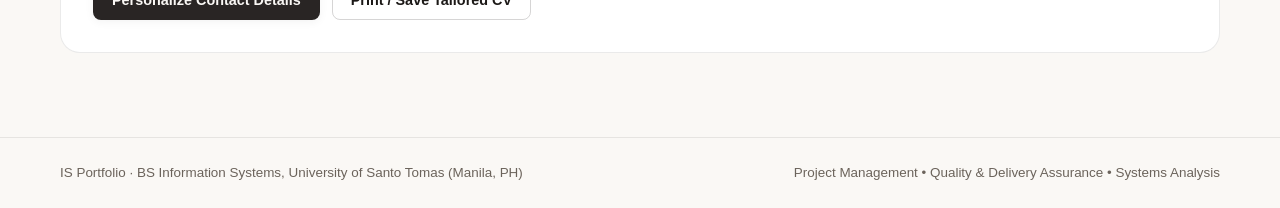
==== commit b2ecbec6: "changes again" ====
--- a/index.html
+++ b/index.html
@@ -35,22 +35,6 @@
       </nav>
 
       <div class="header-controls">
-        <!-- Global Role Lens Switcher -->
-        <div class="lens-switcher" role="group" aria-label="Role Perspective Switcher">
-          <button type="button" class="lens-btn is-active" data-lens-target="both" aria-pressed="true">
-            <span class="lens-dot lens-dot-both" aria-hidden="true"></span>
-            <span>Dual-Role</span>
-          </button>
-          <button type="button" class="lens-btn" data-lens-target="pm" aria-pressed="false">
-            <span class="lens-dot lens-dot-pm" aria-hidden="true"></span>
-            <span>PM Focus</span>
-          </button>
-          <button type="button" class="lens-btn" data-lens-target="qa" aria-pressed="false">
-            <span class="lens-dot lens-dot-qa" aria-hidden="true"></span>
-            <span>QA Focus</span>
-          </button>
-        </div>
-
         <button
           type="button"
           class="icon-btn"
@@ -110,10 +94,6 @@
             <span class="pulse-dot" aria-hidden="true"></span>
             <span>BS Information Systems &middot; University of Santo Tomas (2023&ndash;Present) &middot; Manila, PH</span>
           </div>
-
-          <div class="hero-lens-pill" id="hero-lens-badge">
-            Active Lens: <strong id="active-lens-label">Dual-Role (PM + QA)</strong>
-          </div>
         </div>
 
         <div class="hero-content">
@@ -128,7 +108,7 @@
             Project Manager, Quality Assurance Lead &amp; Systems Analyst capable of driving end-to-end SDLC execution from requirement scoping and sprint coordination to comprehensive test planning, defect governance, and release assurance.
           </p>
 
-          <!-- Hero Role Lens Switcher (accessible inline mirror) -->
+          <!-- Hero Actions -->
           <div class="hero-controls">
             <div class="cta-group">
               <a href="#experience" class="btn btn-primary">Explore Experience</a>
@@ -145,24 +125,6 @@
                 Personalize Header
               </button>
             </div>
-
-            <div class="inline-lens-bar" aria-label="Switch Role Focus">
-              <span class="inline-lens-label">Tailor portfolio focus:</span>
-              <div class="lens-switcher lens-switcher-lg" role="group" aria-label="Hero Role Perspective Switcher">
-                <button type="button" class="lens-btn is-active" data-lens-target="both" aria-pressed="true">
-                  <span class="lens-dot lens-dot-both" aria-hidden="true"></span>
-                  <span>Dual-Role (PM + QA)</span>
-                </button>
-                <button type="button" class="lens-btn" data-lens-target="pm" aria-pressed="false">
-                  <span class="lens-dot lens-dot-pm" aria-hidden="true"></span>
-                  <span>Project Manager</span>
-                </button>
-                <button type="button" class="lens-btn" data-lens-target="qa" aria-pressed="false">
-                  <span class="lens-dot lens-dot-qa" aria-hidden="true"></span>
-                  <span>QA &amp; Testing Lead</span>
-                </button>
-              </div>
-            </div>
           </div>
         </div>
 
@@ -710,7 +672,7 @@
 
         <article class="edu-card">
           <div class="edu-main">
-            <div class="edu-crest" aria-hidden="true">UST</div>
+            <img src="ust-logo.png" alt="University of Santo Tomas Seal" class="edu-crest" />
             <div>
               <div class="edu-meta">
                 <span>Manila, Philippines</span>
@@ -798,9 +760,6 @@
                 </dd>
               </div>
             </dl>
-            <p class="contact-note">
-              Note: Because the uploaded PDF started at the Education header, contact details can be customized locally in your browser (saved in <code>localStorage</code>) or edited directly in <code>script.js</code>.
-            </p>
           </div>
         </div>
       </div>
--- a/styles.css
+++ b/styles.css
@@ -1496,16 +1496,12 @@
 }
 
 .edu-crest {
-  width: 64px;
-  height: 64px;
-  border-radius: 16px;
-  background: var(--hybrid-grad);
-  color: #ffffff;
-  font-family: var(--font-display);
-  font-weight: 800;
-  font-size: 1.2rem;
-  display: grid;
-  place-items: center;
+  width: 72px;
+  height: 72px;
+  border-radius: 0;
+  background: none;
+  object-fit: contain;
+  display: block;
   flex-shrink: 0;
 }
 
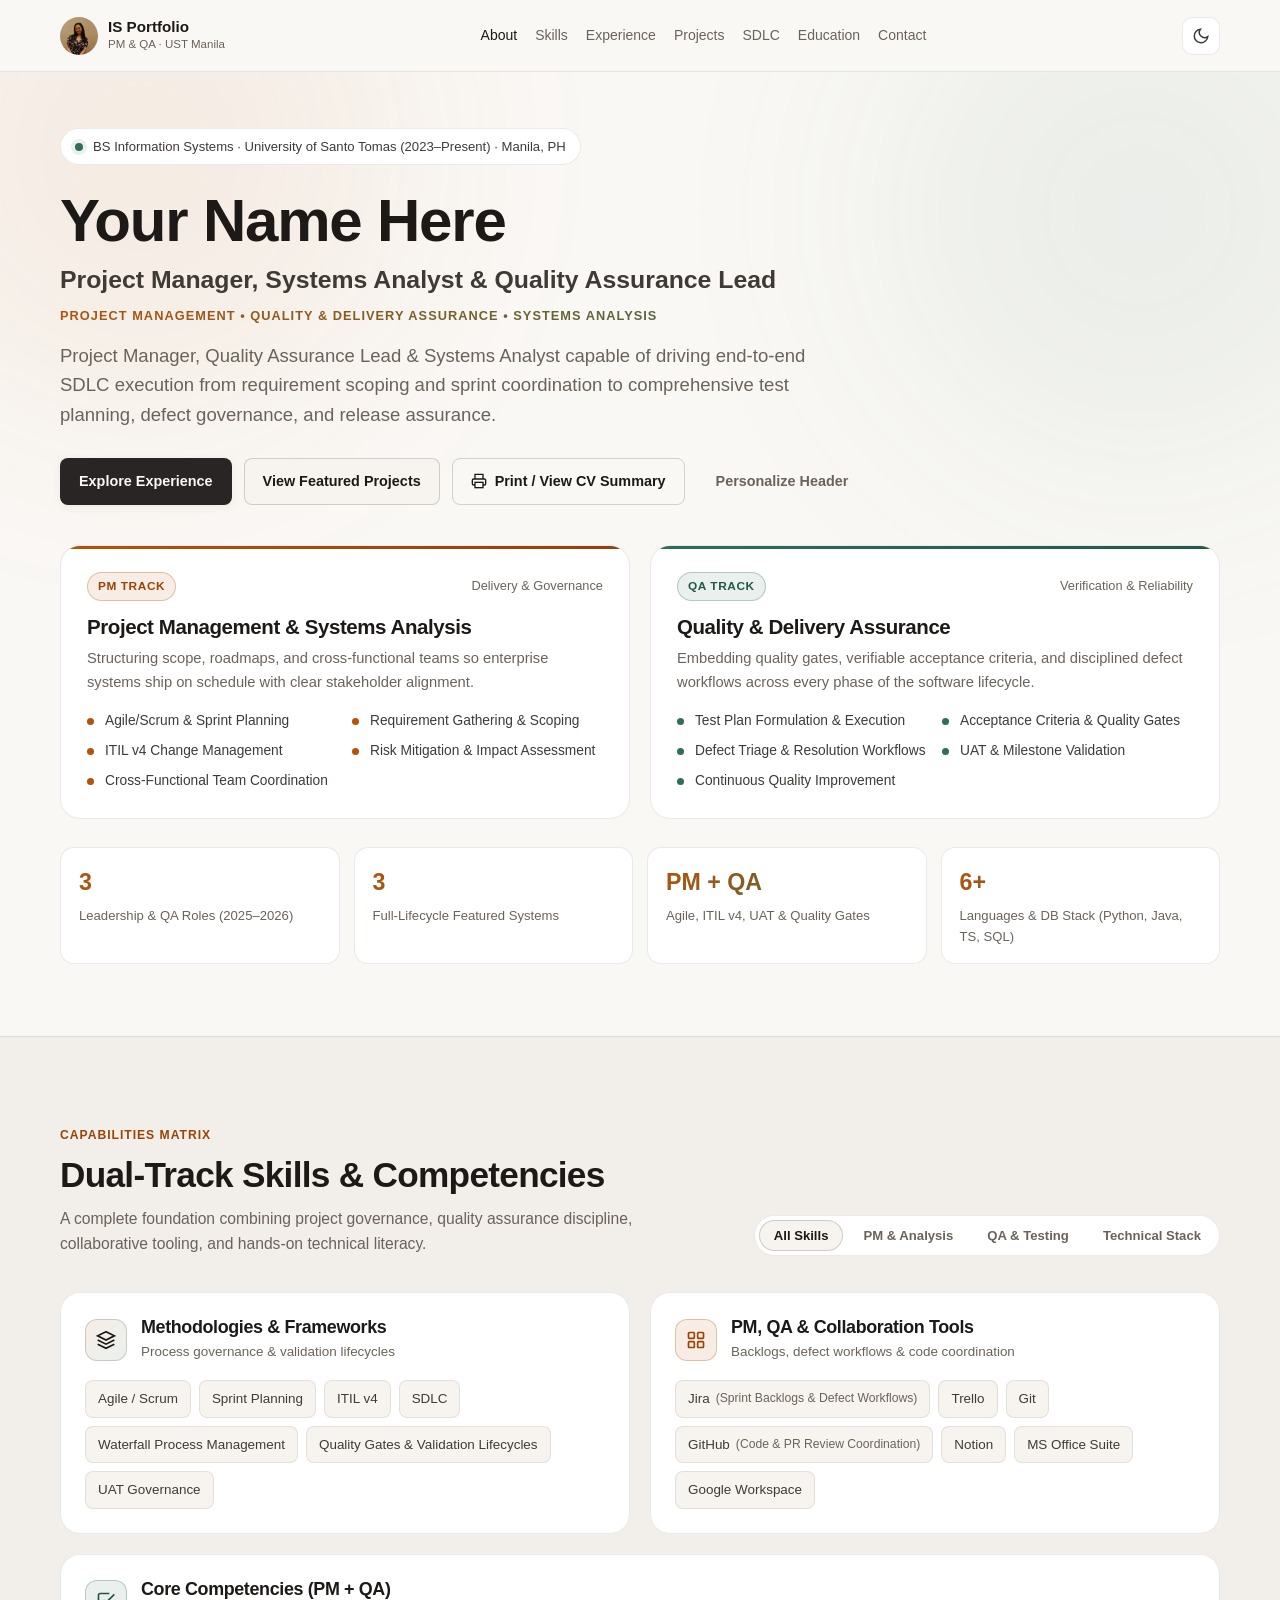
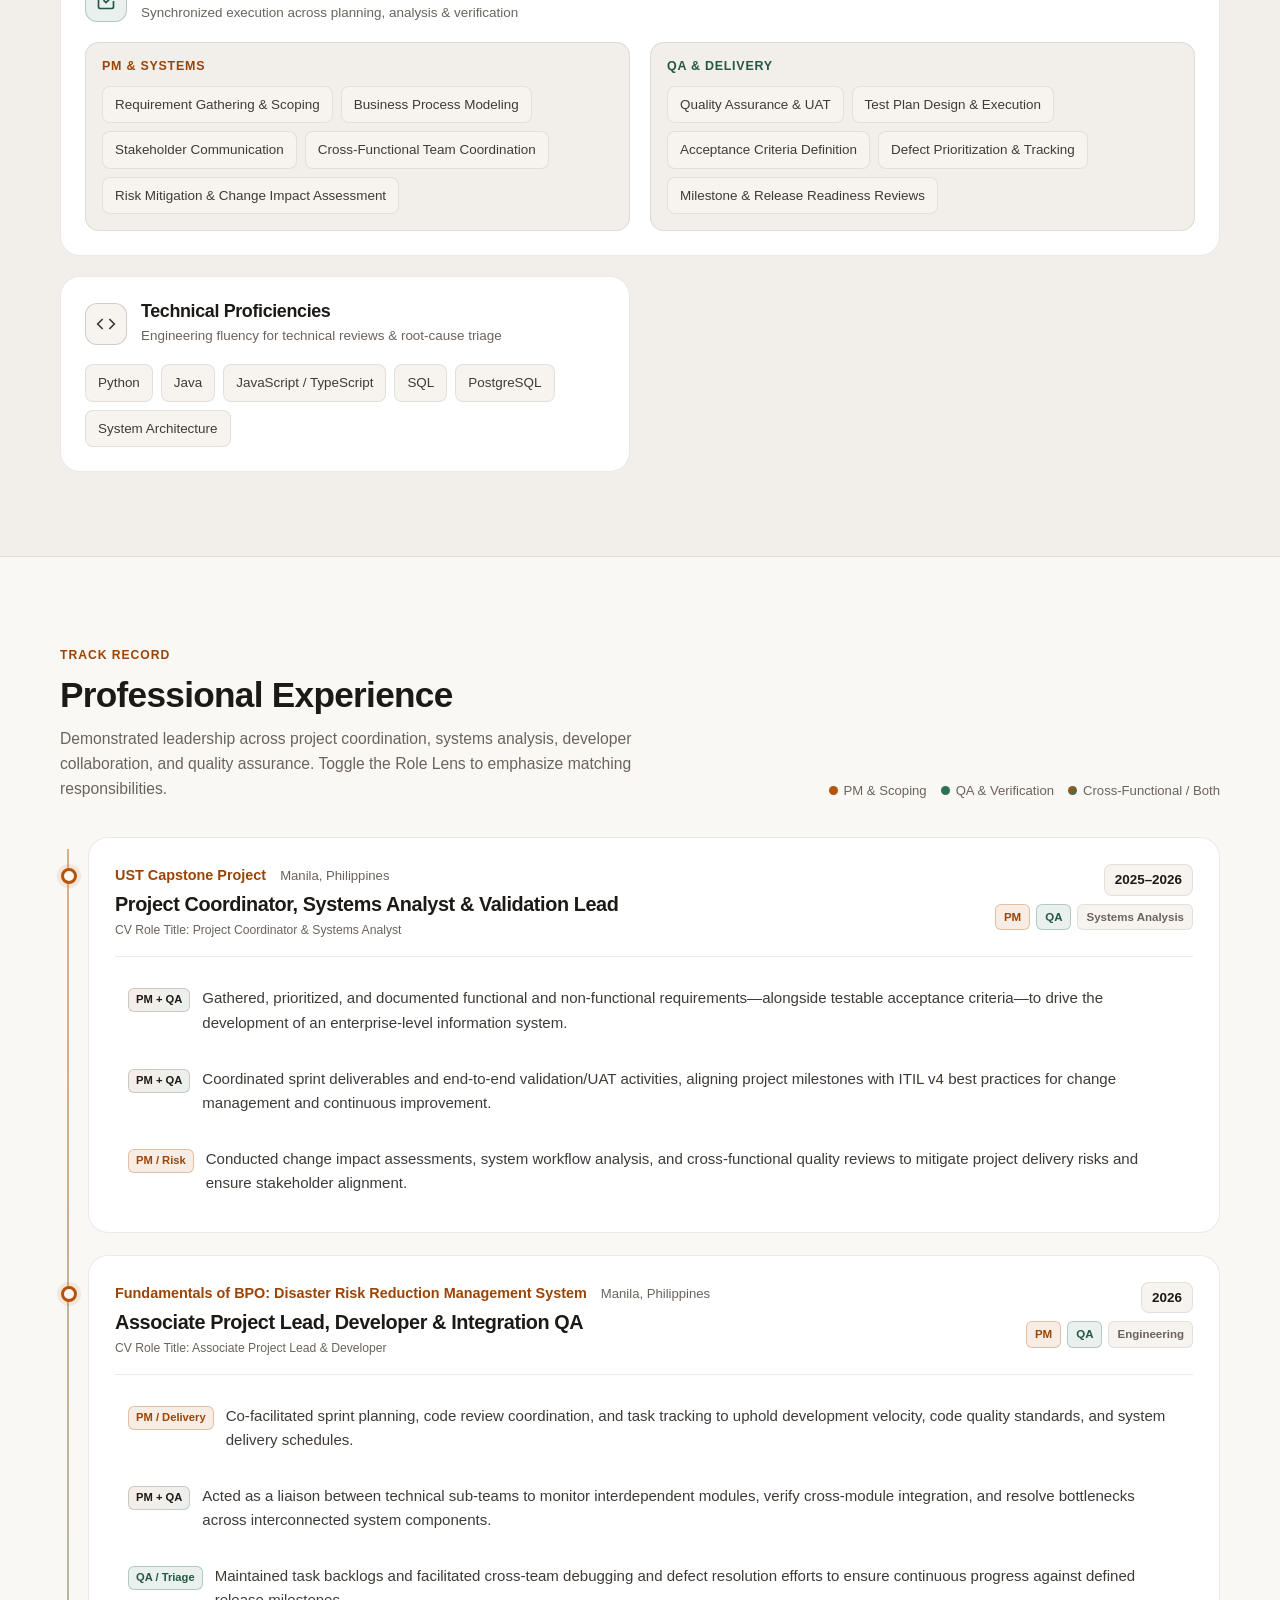
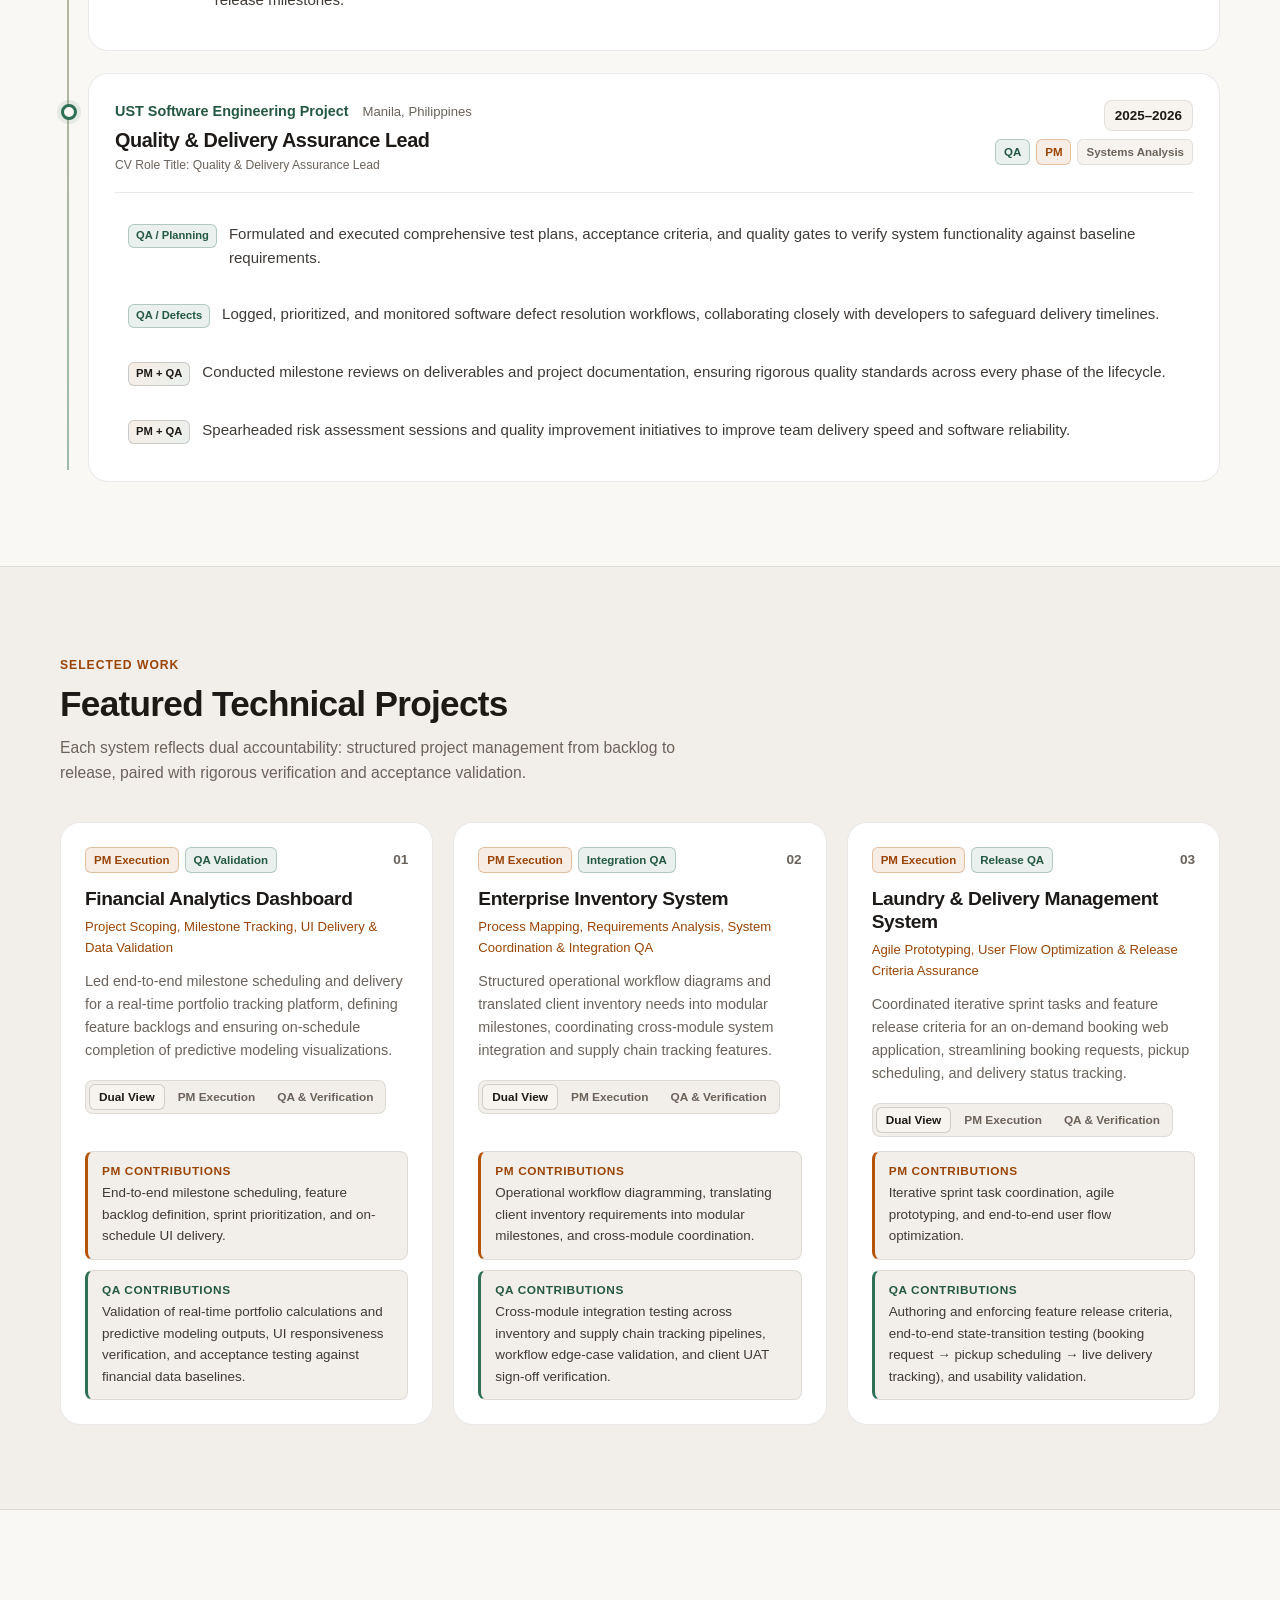
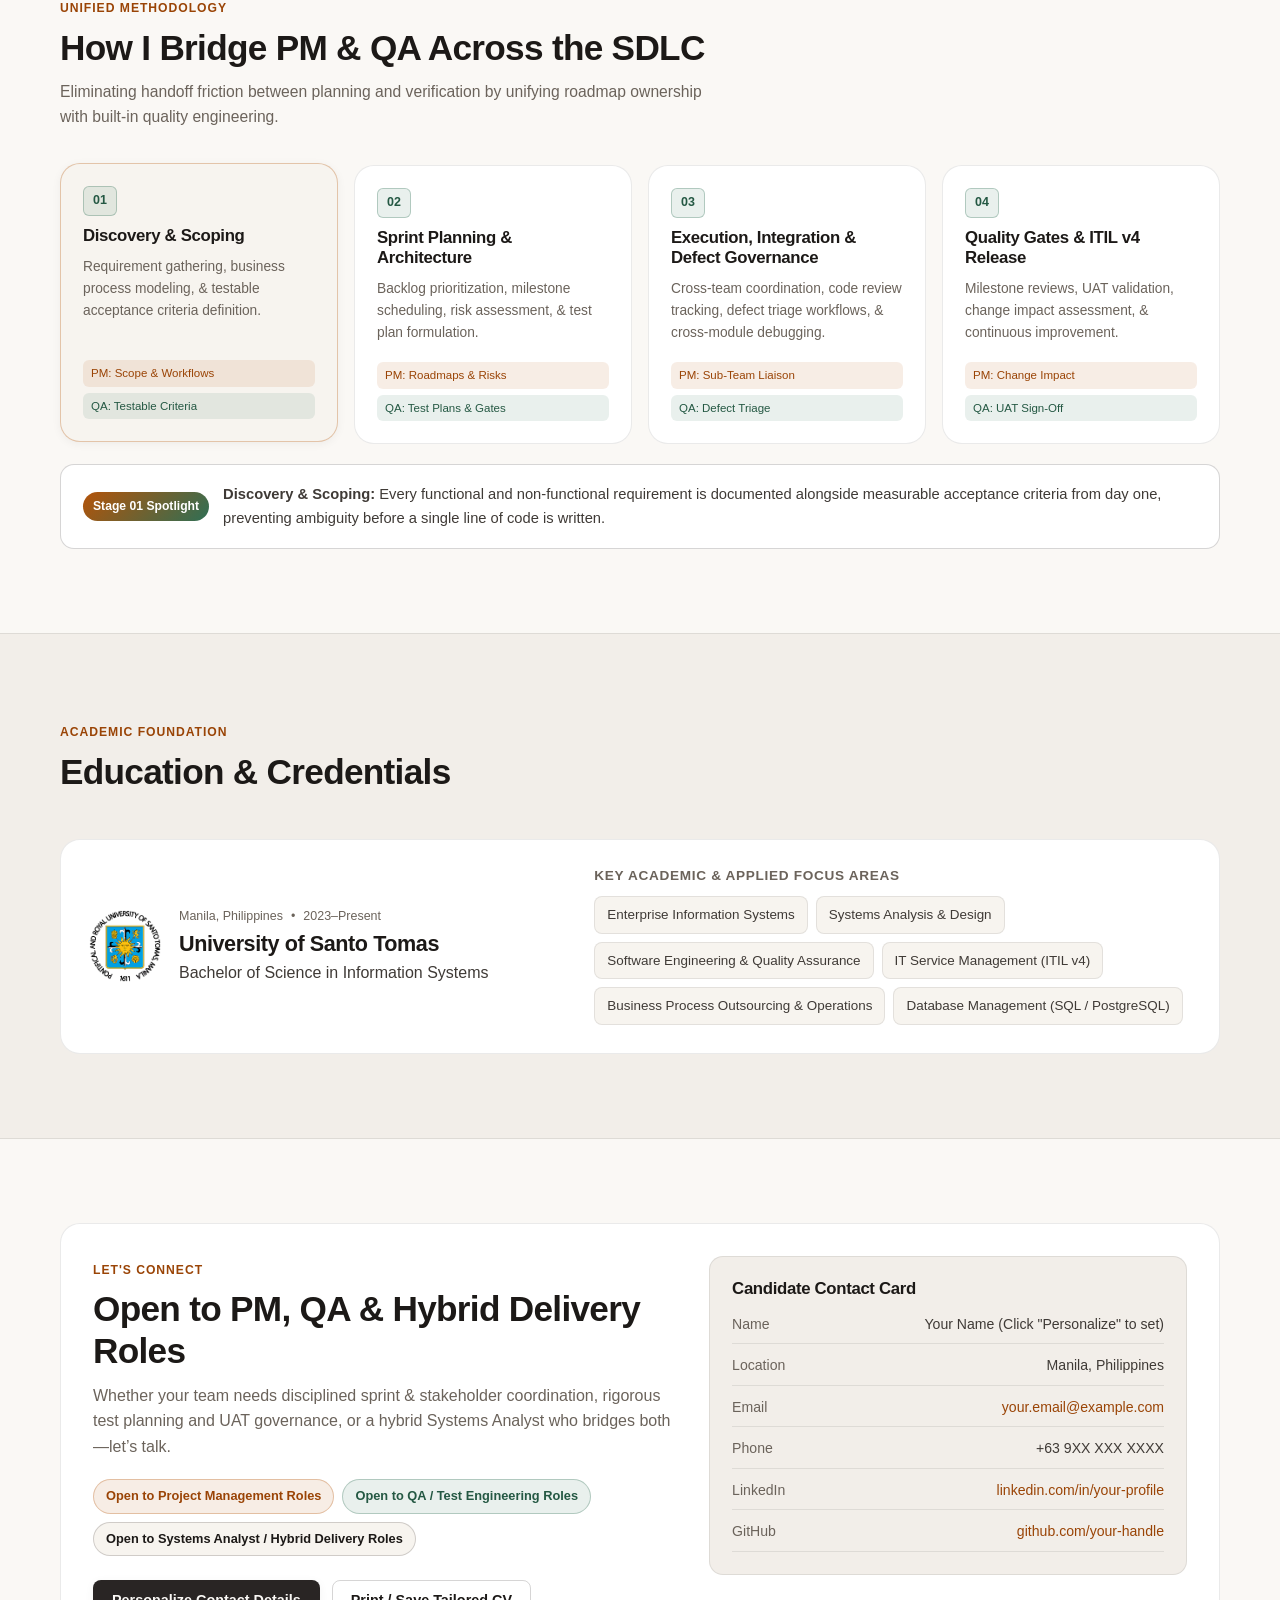
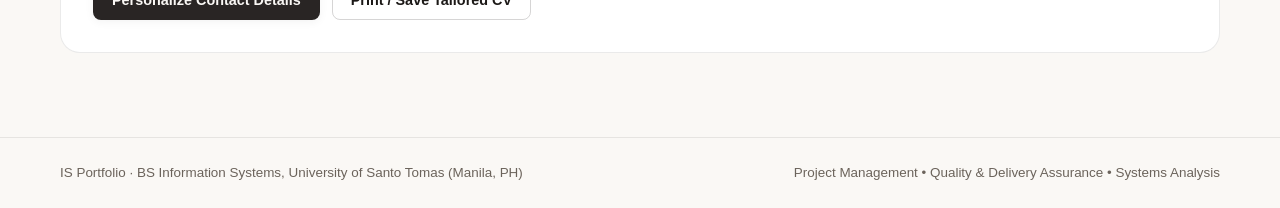
==== commit ad8fc244: "final?" ====
--- a/index.html
+++ b/index.html
@@ -17,7 +17,7 @@
   <header class="site-header" id="site-header">
     <div class="container header-inner">
       <a href="#about" class="brand" aria-label="Portfolio Home">
-        <span class="brand-mark" aria-hidden="true">IS</span>
+        <img src="CHUA.jfif" alt="Profile Photo" class="brand-mark" />
         <span class="brand-text">
           <span class="brand-name" data-profile="displayName">IS Portfolio</span>
           <span class="brand-sub">PM &amp; QA · UST Manila</span>
--- a/styles.css
+++ b/styles.css
@@ -205,17 +205,12 @@
 }
 
 .brand-mark {
-  width: 36px;
-  height: 36px;
-  border-radius: 10px;
-  background: var(--hybrid-grad);
-  color: #ffffff;
-  font-family: var(--font-display);
-  font-weight: 800;
-  font-size: 0.9rem;
-  display: grid;
-  place-items: center;
-  box-shadow: 0 4px 14px rgba(180, 83, 9, 0.22);
+  width: 38px;
+  height: 38px;
+  border-radius: 50%;
+  object-fit: cover;
+  display: block;
+  flex-shrink: 0;
 }
 
 .brand-text {
